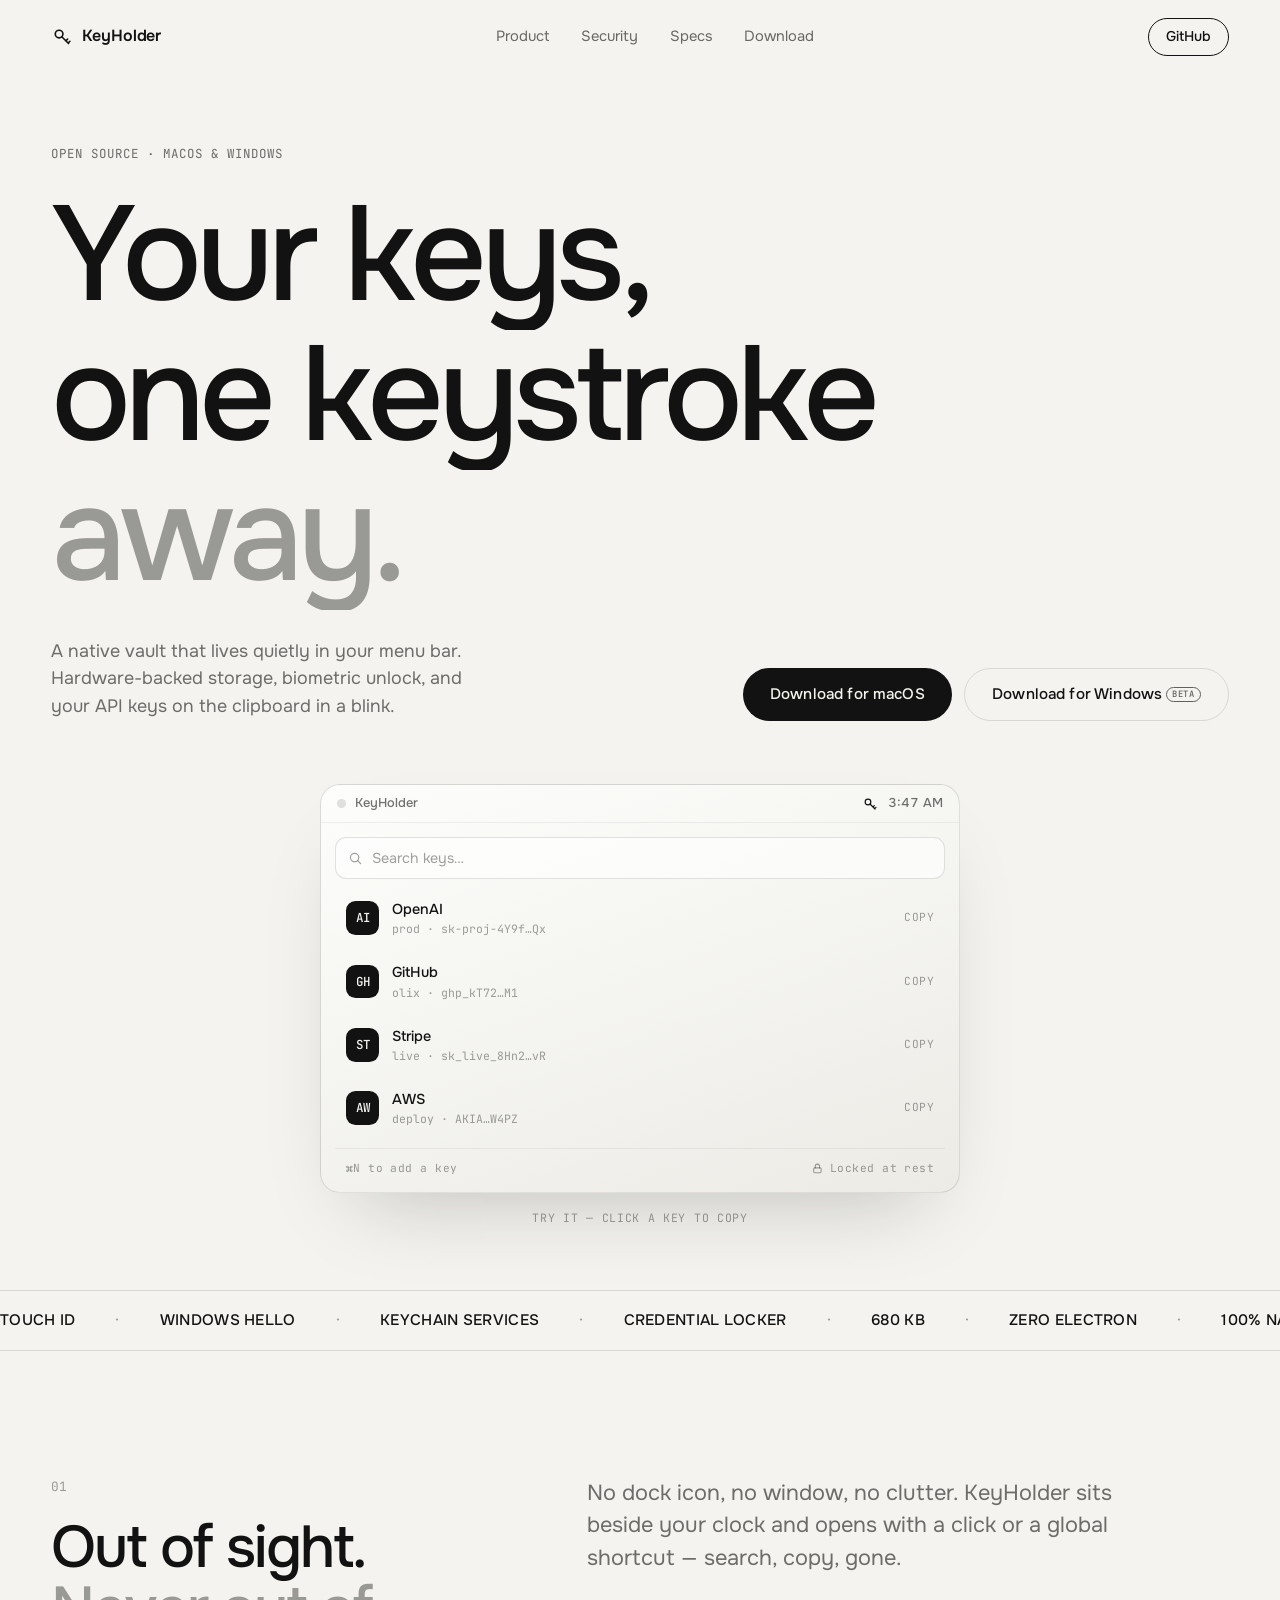
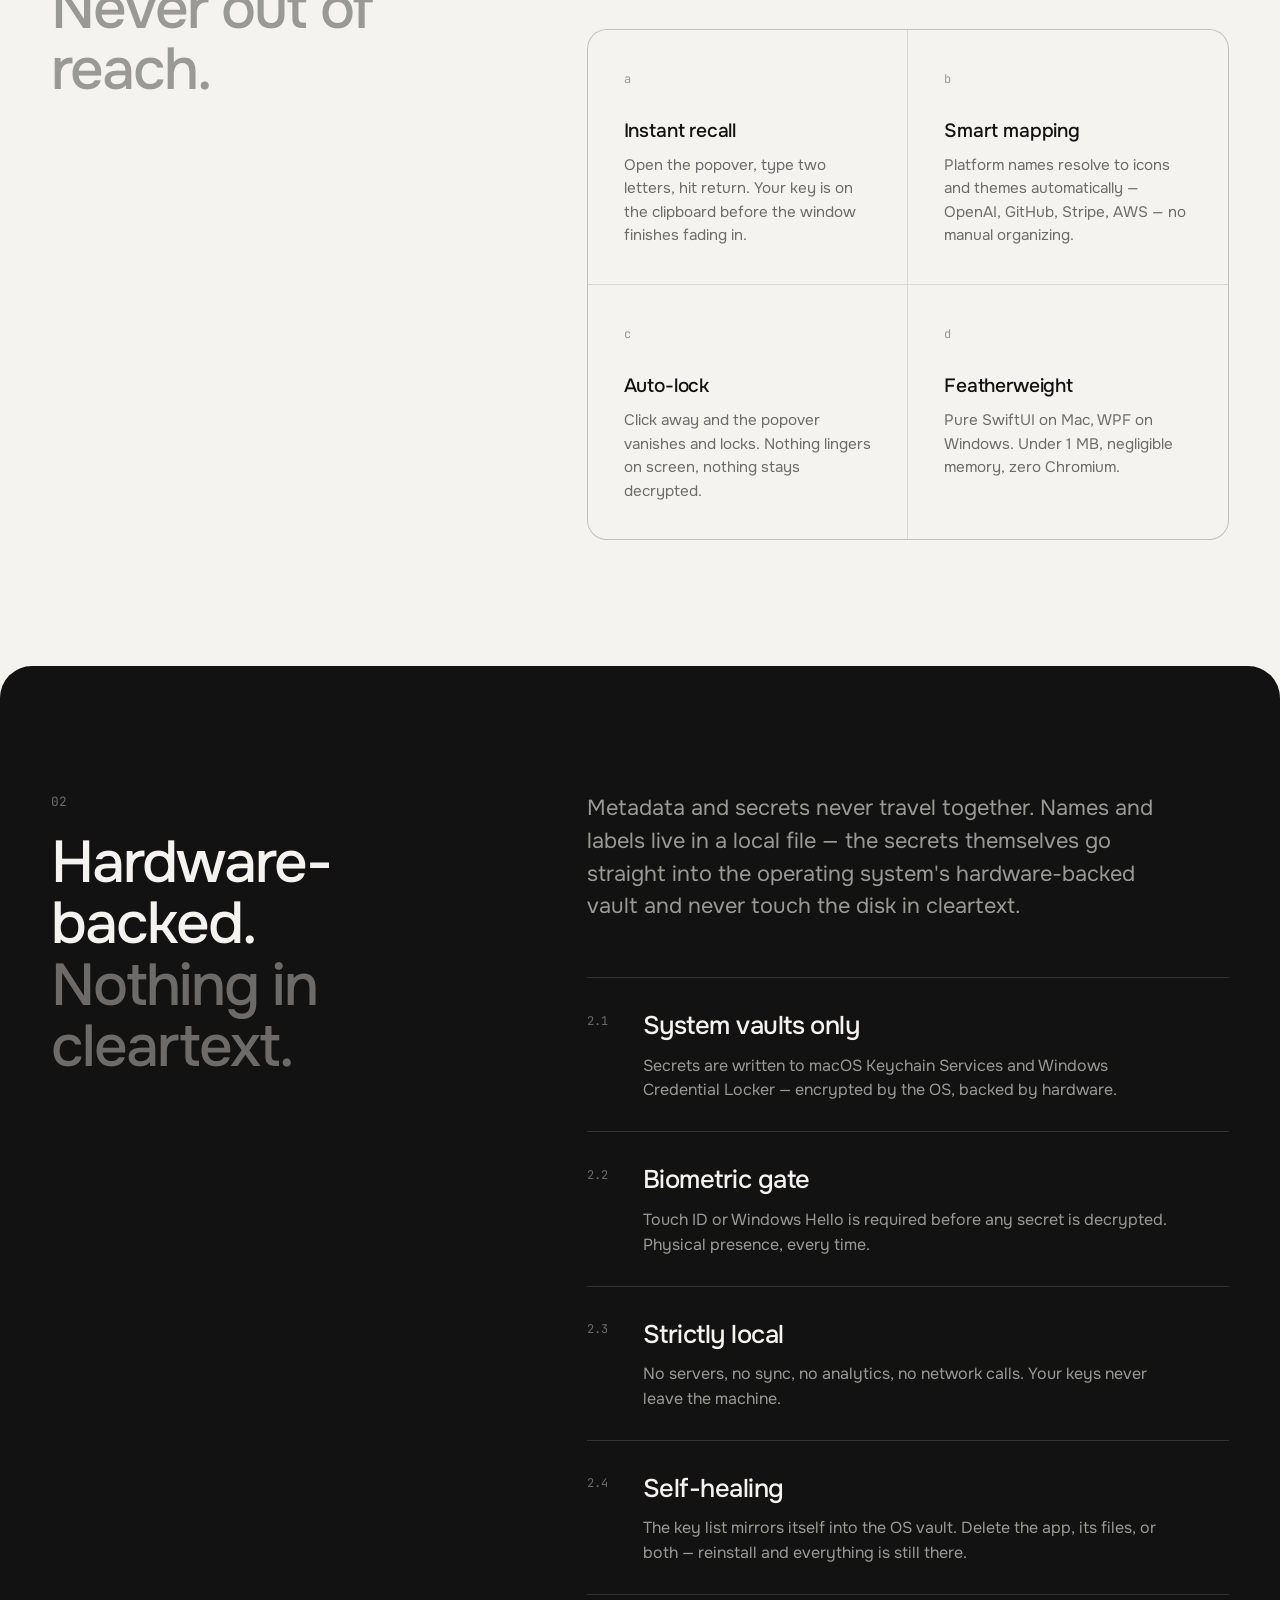
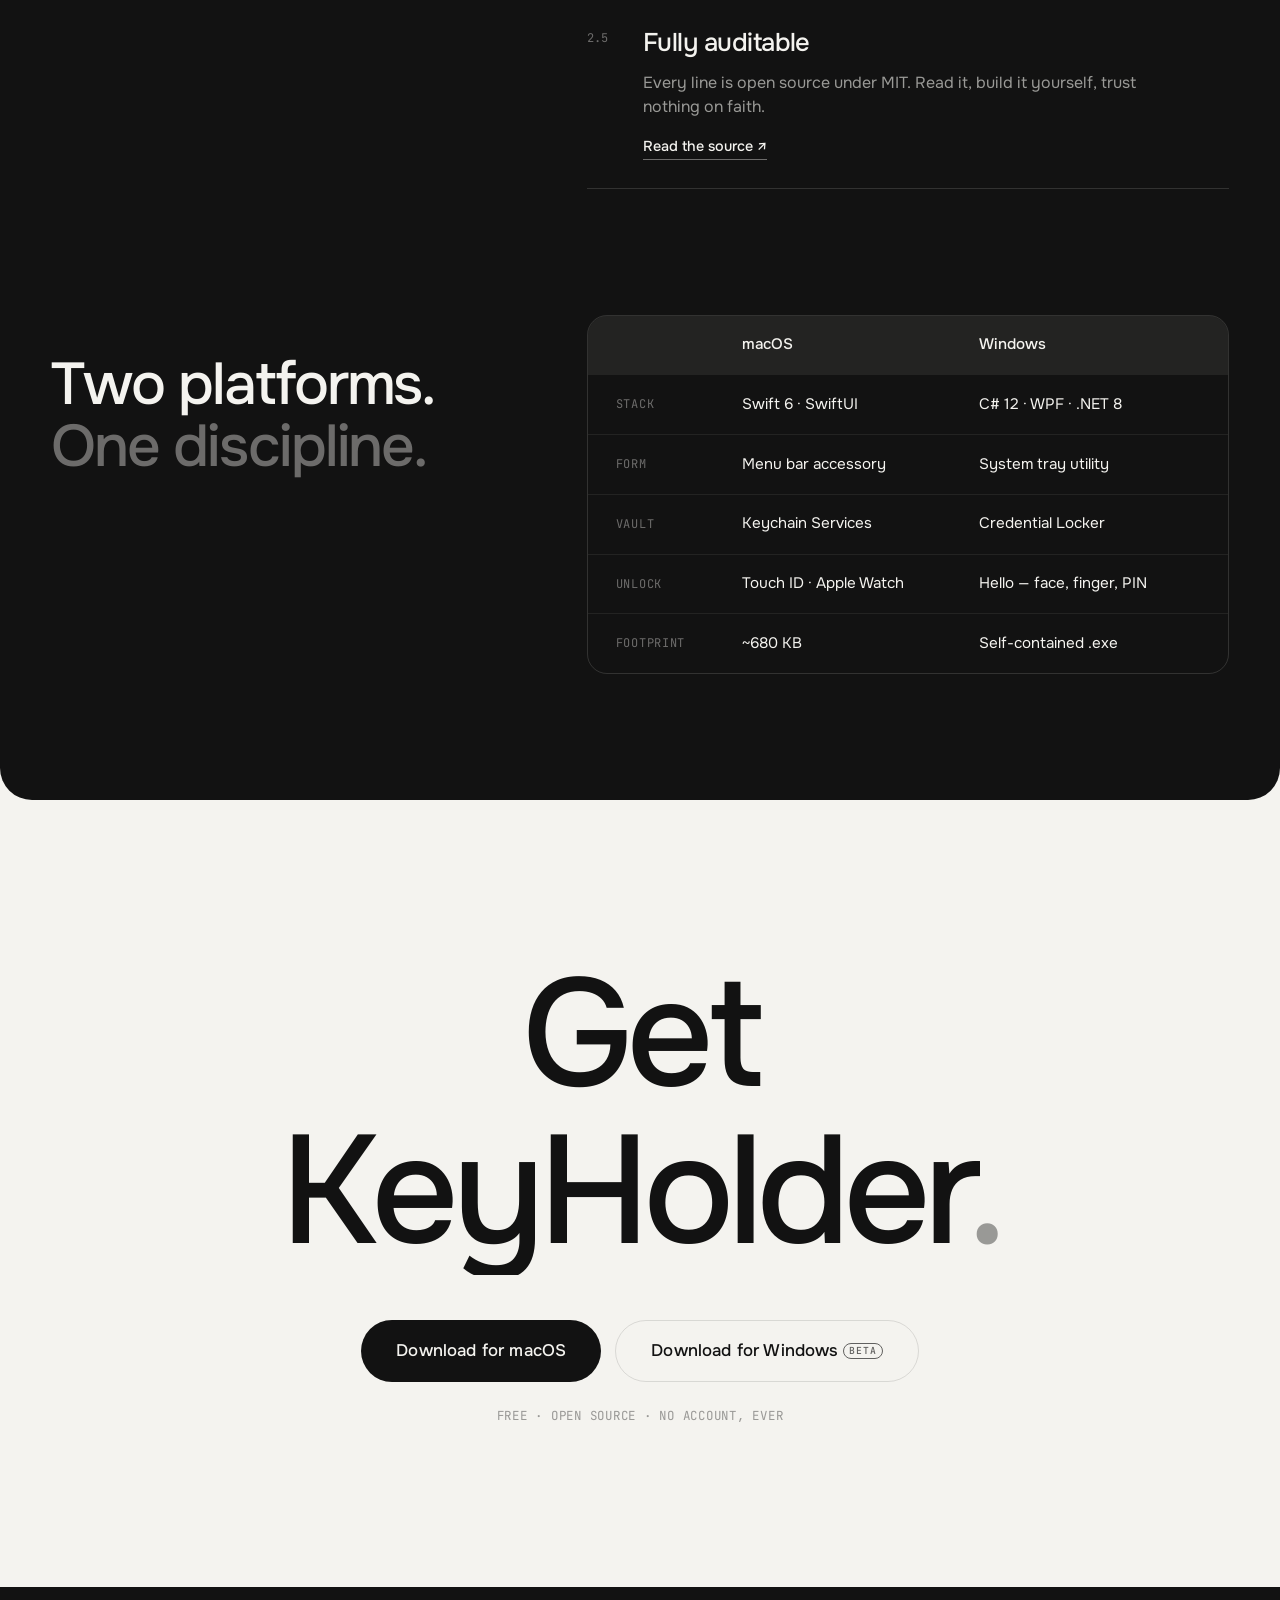
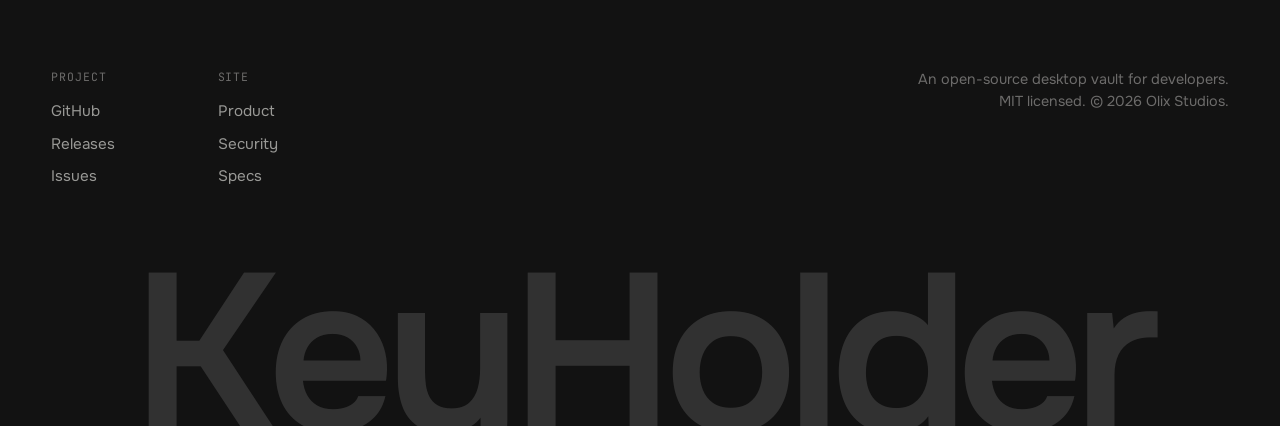
==== website/index.html @ df68eed4 "Update README and website for self-healing storage and Windows beta Documents the Keychain metadata " ====
<!DOCTYPE html>
<html lang="en">
<head>
  <meta charset="UTF-8">
  <meta name="viewport" content="width=device-width, initial-scale=1.0, viewport-fit=cover">
  <title>KeyHolder — Your keys, one keystroke away</title>
  <meta name="description" content="KeyHolder is a native, open-source menu bar and system tray vault for API keys. Hardware-backed storage, Touch ID and Windows Hello, under 1 MB.">

  <link rel="preconnect" href="https://fonts.googleapis.com">
  <link rel="preconnect" href="https://fonts.gstatic.com" crossorigin>
  <link href="https://fonts.googleapis.com/css2?family=Onest:wght@400;500;600&family=JetBrains+Mono:wght@400;500&display=swap" rel="stylesheet">

  <link rel="stylesheet" href="index.css">

  <meta property="og:type" content="website">
  <meta property="og:title" content="KeyHolder">
  <meta property="og:description" content="A native, hardware-secured vault for your API keys. macOS &amp; Windows.">
</head>
<body data-theme="light">

  <!-- ============ Header ============ -->
  <header class="site-header" id="site-header">
    <a class="brand" href="#top" aria-label="KeyHolder home">
      <svg class="brand-mark" viewBox="0 0 24 24" fill="none" stroke="currentColor" stroke-width="1.8" stroke-linecap="round" stroke-linejoin="round" aria-hidden="true">
        <circle cx="9" cy="9" r="4.25"/>
        <path d="M12 12l7.5 7.5M16.5 16.5l2-2M19 19l2-2"/>
      </svg>
      <span class="brand-name">KeyHolder</span>
    </a>
    <nav class="site-nav" aria-label="Primary">
      <a href="#product">Product</a>
      <a href="#security">Security</a>
      <a href="#specs">Specs</a>
      <a href="#download">Download</a>
    </nav>
    <a class="header-cta" href="https://github.com/OlixIgnacious/keyholder" target="_blank" rel="noopener">GitHub</a>
  </header>

  <main id="top">

    <!-- ============ Hero ============ -->
    <section class="hero" data-section-theme="light">
      <div class="hero-inner">
        <p class="eyebrow reveal">Open source · macOS &amp; Windows</p>
        <h1 class="hero-title">
          <span class="line-mask"><span class="line">Your keys,</span></span>
          <span class="line-mask"><span class="line">one keystroke</span></span>
          <span class="line-mask"><span class="line muted">away.</span></span>
        </h1>
        <div class="hero-foot reveal">
          <p class="hero-sub">
            A native vault that lives quietly in your menu bar.
            Hardware-backed storage, biometric unlock, and your
            API&nbsp;keys on the clipboard in a blink.
          </p>
          <div class="hero-actions">
            <a class="btn btn-solid" href="https://github.com/OlixIgnacious/keyholder/releases" target="_blank" rel="noopener">Download for macOS</a>
            <a class="btn btn-ghost" href="https://github.com/OlixIgnacious/keyholder/releases" target="_blank" rel="noopener">Download for Windows <sup class="beta-tag">beta</sup></a>
          </div>
        </div>
      </div>

      <!-- Live popover demo -->
      <div class="hero-demo reveal" aria-label="Interactive preview of the KeyHolder popover">
        <div class="demo-window" id="demo-window">
          <div class="demo-menubar">
            <div class="demo-menubar-left">
              <span class="demo-dot"></span>
              <span>KeyHolder</span>
            </div>
            <div class="demo-menubar-right">
              <svg class="demo-tray-key" viewBox="0 0 24 24" fill="none" stroke="currentColor" stroke-width="1.8" stroke-linecap="round" stroke-linejoin="round" aria-hidden="true">
                <circle cx="9" cy="9" r="4.25"/>
                <path d="M12 12l7.5 7.5M16.5 16.5l2-2M19 19l2-2"/>
              </svg>
              <span id="demo-clock">9:41</span>
            </div>
          </div>
          <div class="demo-popover">
            <div class="demo-search">
              <svg viewBox="0 0 24 24" fill="none" stroke="currentColor" stroke-width="2" stroke-linecap="round" aria-hidden="true"><circle cx="11" cy="11" r="7"/><path d="M21 21l-4.5-4.5"/></svg>
              <input id="demo-search-input" type="text" placeholder="Search keys…" autocomplete="off" spellcheck="false" aria-label="Search keys">
            </div>
            <ul class="demo-list" id="demo-list"></ul>
            <div class="demo-footer">
              <span>⌘N to add a key</span>
              <span class="demo-lock">
                <svg viewBox="0 0 24 24" fill="none" stroke="currentColor" stroke-width="2" stroke-linecap="round" stroke-linejoin="round" aria-hidden="true"><rect x="5" y="11" width="14" height="9" rx="2"/><path d="M8 11V8a4 4 0 0 1 8 0v3"/></svg>
                Locked at rest
              </span>
            </div>
            <div class="demo-bio" id="demo-bio" aria-hidden="true">
              <svg viewBox="0 0 100 100" class="demo-bio-print" aria-hidden="true">
                <path d="M 50,18 A 32,32 0 0,1 82,50 M 50,26 A 24,24 0 0,1 74,50 M 50,34 A 16,16 0 0,1 66,50 M 50,42 A 8,8 0 0,1 58,50 M 50,50 A 8,8 0 0,0 42,50 M 50,50 A 16,16 0 0,0 34,50 M 50,50 A 24,24 0 0,0 26,50 M 50,50 A 32,32 0 0,0 18,50" fill="none" stroke="currentColor" stroke-width="4" stroke-linecap="round"/>
              </svg>
              <span id="demo-bio-text">Touch ID</span>
            </div>
          </div>
        </div>
        <p class="demo-hint">Try it — click a key to copy</p>
      </div>
    </section>

    <!-- ============ Ticker ============ -->
    <div class="ticker" data-section-theme="light" aria-hidden="true">
      <div class="ticker-track" id="ticker-track">
        <span>Touch ID</span><i>·</i>
        <span>Windows Hello</span><i>·</i>
        <span>Keychain Services</span><i>·</i>
        <span>Credential Locker</span><i>·</i>
        <span>680 KB</span><i>·</i>
        <span>Zero Electron</span><i>·</i>
        <span>100% native</span><i>·</i>
        <span>MIT licensed</span><i>·</i>
      </div>
    </div>

    <!-- ============ 01 Product ============ -->
    <section class="section" id="product" data-section-theme="light">
      <header class="section-head">
        <span class="index reveal">01</span>
        <h2 class="reveal">Out of sight.<br><em>Never out of reach.</em></h2>
      </header>
      <div class="section-body">
        <p class="lede reveal">
          No dock icon, no window, no clutter. KeyHolder sits beside your clock
          and opens with a click or a global shortcut — search, copy, gone.
        </p>
        <div class="feature-grid">
          <article class="feature reveal">
            <span class="feature-no">a</span>
            <h3>Instant recall</h3>
            <p>Open the popover, type two letters, hit return. Your key is on the clipboard before the window finishes fading in.</p>
          </article>
          <article class="feature reveal">
            <span class="feature-no">b</span>
            <h3>Smart mapping</h3>
            <p>Platform names resolve to icons and themes automatically — OpenAI, GitHub, Stripe, AWS — no manual organizing.</p>
          </article>
          <article class="feature reveal">
            <span class="feature-no">c</span>
            <h3>Auto-lock</h3>
            <p>Click away and the popover vanishes and locks. Nothing lingers on screen, nothing stays decrypted.</p>
          </article>
          <article class="feature reveal">
            <span class="feature-no">d</span>
            <h3>Featherweight</h3>
            <p>Pure SwiftUI on Mac, WPF on Windows. Under 1 MB, negligible memory, zero Chromium.</p>
          </article>
        </div>
      </div>
    </section>

    <!-- ============ 02 Security (dark) ============ -->
    <section class="section section-dark" id="security" data-section-theme="dark">
      <header class="section-head">
        <span class="index reveal">02</span>
        <h2 class="reveal">Hardware-backed.<br><em>Nothing in cleartext.</em></h2>
      </header>
      <div class="section-body">
        <p class="lede reveal">
          Metadata and secrets never travel together. Names and labels live in a
          local file — the secrets themselves go straight into the operating
          system's hardware-backed vault and never touch the disk in cleartext.
        </p>
        <ul class="ledger">
          <li class="ledger-row reveal">
            <span class="ledger-no">2.1</span>
            <h3>System vaults only</h3>
            <p>Secrets are written to macOS Keychain Services and Windows Credential Locker — encrypted by the OS, backed by hardware.</p>
          </li>
          <li class="ledger-row reveal">
            <span class="ledger-no">2.2</span>
            <h3>Biometric gate</h3>
            <p>Touch ID or Windows Hello is required before any secret is decrypted. Physical presence, every time.</p>
          </li>
          <li class="ledger-row reveal">
            <span class="ledger-no">2.3</span>
            <h3>Strictly local</h3>
            <p>No servers, no sync, no analytics, no network calls. Your keys never leave the machine.</p>
          </li>
          <li class="ledger-row reveal">
            <span class="ledger-no">2.4</span>
            <h3>Self-healing</h3>
            <p>The key list mirrors itself into the OS vault. Delete the app, its files, or both — reinstall and everything is still there.</p>
          </li>
          <li class="ledger-row reveal">
            <span class="ledger-no">2.5</span>
            <h3>Fully auditable</h3>
            <p>Every line is open source under MIT. Read it, build it yourself, trust nothing on faith.</p>
            <a class="ledger-link" href="https://github.com/OlixIgnacious/keyholder" target="_blank" rel="noopener">Read the source ↗</a>
          </li>
        </ul>
      </div>
    </section>

    <!-- ============ 03 Specs (dark) ============ -->
    <section class="section section-dark" id="specs" data-section-theme="dark">
      <header class="section-head">
        <span class="index reveal">03</span>
        <h2 class="reveal">Two platforms.<br><em>One discipline.</em></h2>
      </header>
      <div class="section-body">
        <div class="specs reveal">
          <div class="specs-row specs-head" role="row">
            <span></span><span>macOS</span><span>Windows</span>
          </div>
          <div class="specs-row">
            <span>Stack</span><span>Swift 6 · SwiftUI</span><span>C# 12 · WPF · .NET 8</span>
          </div>
          <div class="specs-row">
            <span>Form</span><span>Menu bar accessory</span><span>System tray utility</span>
          </div>
          <div class="specs-row">
            <span>Vault</span><span>Keychain Services</span><span>Credential Locker</span>
          </div>
          <div class="specs-row">
            <span>Unlock</span><span>Touch ID · Apple Watch</span><span>Hello — face, finger, PIN</span>
          </div>
          <div class="specs-row">
            <span>Footprint</span><span>~680 KB</span><span>Self-contained .exe</span>
          </div>
        </div>
      </div>
    </section>

    <!-- ============ Download CTA ============ -->
    <section class="cta" id="download" data-section-theme="light">
      <h2 class="cta-title">
        <span class="line-mask"><span class="line">Get</span></span>
        <span class="line-mask"><span class="line">KeyHolder<em>.</em></span></span>
      </h2>
      <div class="cta-actions reveal">
        <a class="btn btn-solid btn-lg" href="https://github.com/OlixIgnacious/keyholder/releases" target="_blank" rel="noopener">Download for macOS</a>
        <a class="btn btn-ghost btn-lg" href="https://github.com/OlixIgnacious/keyholder/releases" target="_blank" rel="noopener">Download for Windows <sup class="beta-tag">beta</sup></a>
      </div>
      <p class="cta-note reveal">Free · open source · no account, ever</p>
    </section>

  </main>

  <!-- ============ Footer ============ -->
  <footer class="footer" data-section-theme="dark">
    <div class="footer-top">
      <div class="footer-col">
        <span class="footer-label">Project</span>
        <a href="https://github.com/OlixIgnacious/keyholder" target="_blank" rel="noopener">GitHub</a>
        <a href="https://github.com/OlixIgnacious/keyholder/releases" target="_blank" rel="noopener">Releases</a>
        <a href="https://github.com/OlixIgnacious/keyholder/issues" target="_blank" rel="noopener">Issues</a>
      </div>
      <div class="footer-col">
        <span class="footer-label">Site</span>
        <a href="#product">Product</a>
        <a href="#security">Security</a>
        <a href="#specs">Specs</a>
      </div>
      <p class="footer-note">
        An open-source desktop vault for developers.<br>
        MIT licensed. © 2026 Olix Studios.
      </p>
    </div>
    <div class="footer-wordmark" aria-hidden="true">KeyHolder</div>
  </footer>

  <script src="index.js"></script>
</body>
</html>
---- website/index.css ----
/* ============================================================
   KeyHolder — minimal, editorial, monochrome
   ============================================================ */

:root {
  --paper: #f4f3ef;
  --paper-soft: #ecebe6;
  --ink: #121212;
  --ink-60: rgba(18, 18, 18, 0.6);
  --ink-40: rgba(18, 18, 18, 0.4);
  --ink-12: rgba(18, 18, 18, 0.12);
  --ink-06: rgba(18, 18, 18, 0.06);

  --coal: #121212;
  --coal-soft: #1a1a1a;
  --bone: #f4f3ef;
  --bone-60: rgba(244, 243, 239, 0.6);
  --bone-40: rgba(244, 243, 239, 0.4);
  --bone-14: rgba(244, 243, 239, 0.14);
  --bone-07: rgba(244, 243, 239, 0.07);

  --font-sans: "Onest", -apple-system, "Segoe UI", sans-serif;
  --font-mono: "JetBrains Mono", ui-monospace, "SF Mono", monospace;

  --gutter: clamp(1.25rem, 4vw, 4rem);
  --ease-out: cubic-bezier(0.22, 1, 0.36, 1);
}

* { margin: 0; padding: 0; box-sizing: border-box; }

html {
  scroll-behavior: smooth;
  -webkit-text-size-adjust: 100%;
}

body {
  font-family: var(--font-sans);
  background: var(--paper);
  color: var(--ink);
  font-size: 1rem;
  line-height: 1.55;
  font-weight: 400;
  -webkit-font-smoothing: antialiased;
  overflow-x: clip;
}

::selection { background: var(--ink); color: var(--paper); }

h1, h2, h3 { font-weight: 500; }
a { color: inherit; text-decoration: none; }
ul { list-style: none; }
em { font-style: normal; }

/* ============ Reveal animations ============ */

.reveal {
  opacity: 0;
  transform: translateY(2rem);
  transition: opacity 0.9s var(--ease-out), transform 0.9s var(--ease-out);
}
.reveal.is-in { opacity: 1; transform: none; }

.line-mask {
  display: block;
  overflow: hidden;
  padding-block: 0.06em; /* keep descenders inside the mask */
  margin-block: -0.06em;
}
.line {
  display: block;
  transform: translateY(110%);
  transition: transform 1.1s var(--ease-out);
}
.is-in .line, .line.is-in { transform: none; }
.line-mask:nth-child(2) .line { transition-delay: 0.08s; }
.line-mask:nth-child(3) .line { transition-delay: 0.16s; }

@media (prefers-reduced-motion: reduce) {
  html { scroll-behavior: auto; }
  .reveal, .line { opacity: 1; transform: none; transition: none; }
  .ticker-track { animation: none !important; }
}

/* ============ Header ============ */

.site-header {
  position: fixed;
  inset: 0 0 auto 0;
  z-index: 100;
  display: flex;
  align-items: center;
  justify-content: space-between;
  gap: 1rem;
  padding: 1.1rem var(--gutter);
  color: var(--ink);
  transition: color 0.45s ease, background-color 0.45s ease;
}
body[data-theme="dark"] .site-header { color: var(--bone); }

.site-header.is-scrolled {
  background: color-mix(in srgb, var(--paper) 82%, transparent);
  -webkit-backdrop-filter: blur(14px);
  backdrop-filter: blur(14px);
}
body[data-theme="dark"] .site-header.is-scrolled {
  background: color-mix(in srgb, var(--coal) 82%, transparent);
}

.brand {
  display: inline-flex;
  align-items: center;
  gap: 0.55rem;
  font-weight: 600;
  letter-spacing: -0.01em;
}
.brand-mark { width: 1.35rem; height: 1.35rem; }

.site-nav {
  display: flex;
  gap: clamp(1rem, 2.5vw, 2.25rem);
  font-size: 0.92rem;
}
.site-nav a {
  opacity: 0.62;
  transition: opacity 0.25s ease;
}
.site-nav a:hover { opacity: 1; }

.header-cta {
  font-size: 0.88rem;
  font-weight: 500;
  padding: 0.45rem 1.05rem;
  border-radius: 999px;
  border: 1px solid currentColor;
  transition: background-color 0.25s ease, color 0.25s ease;
}
.header-cta:hover { background: var(--ink); color: var(--paper); border-color: var(--ink); }
body[data-theme="dark"] .header-cta:hover { background: var(--bone); color: var(--coal); border-color: var(--bone); }

@media (max-width: 720px) {
  .site-nav { display: none; }
}

/* ============ Buttons ============ */

.btn {
  display: inline-flex;
  align-items: center;
  justify-content: center;
  padding: 0.85rem 1.7rem;
  border-radius: 999px;
  font-size: 0.95rem;
  font-weight: 500;
  letter-spacing: 0.01em;
  transition: transform 0.3s var(--ease-out), background-color 0.25s ease, color 0.25s ease, border-color 0.25s ease;
}
.btn:hover { transform: translateY(-2px); }
.btn:active { transform: translateY(0); }

.btn-solid { background: var(--ink); color: var(--paper); }
.btn-solid:hover { background: #000; }
.btn-ghost { border: 1px solid var(--ink-12); color: var(--ink); }
.btn-ghost:hover { border-color: var(--ink); }
.btn-lg { padding: 1.05rem 2.2rem; font-size: 1.05rem; }

.beta-tag {
  font-family: var(--font-mono);
  font-size: 0.58em;
  font-weight: 500;
  letter-spacing: 0.08em;
  text-transform: uppercase;
  margin-left: 0.45em;
  padding: 0.2em 0.55em;
  border: 1px solid currentColor;
  border-radius: 999px;
  opacity: 0.65;
  vertical-align: 0.35em;
  line-height: 1;
}

/* ============ Hero ============ */

.hero {
  min-height: 100svh;
  display: flex;
  flex-direction: column;
  justify-content: flex-end;
  gap: clamp(3rem, 7vh, 6rem);
  padding: clamp(7rem, 16vh, 11rem) var(--gutter) clamp(3rem, 7vh, 5rem);
}

.eyebrow {
  font-family: var(--font-mono);
  font-size: 0.78rem;
  letter-spacing: 0.08em;
  text-transform: uppercase;
  color: var(--ink-60);
  margin-bottom: clamp(1.25rem, 3vh, 2rem);
}

.hero-title {
  font-size: clamp(3.2rem, 10.5vw, 9.5rem);
  line-height: 0.98;
  letter-spacing: -0.045em;
  font-weight: 500;
}
.hero-title .muted { color: var(--ink-40); }

.hero-foot {
  display: flex;
  flex-wrap: wrap;
  align-items: flex-end;
  justify-content: space-between;
  gap: 1.75rem 3rem;
  margin-top: clamp(1.5rem, 4vh, 3rem);
  transition-delay: 0.25s;
}
.hero-sub {
  max-width: 26rem;
  font-size: clamp(1rem, 1.4vw, 1.15rem);
  color: var(--ink-60);
  text-wrap: pretty;
}
.hero-actions { display: flex; flex-wrap: wrap; gap: 0.75rem; }

/* ---- Hero demo window ---- */

.hero-demo {
  align-self: center;
  width: min(40rem, 100%);
  transition-delay: 0.35s;
}

.demo-window {
  border: 1px solid var(--ink-12);
  border-radius: 1.25rem;
  overflow: hidden;
  background: linear-gradient(160deg, #fdfdfb, var(--paper-soft));
  box-shadow: 0 40px 80px -40px rgba(18, 18, 18, 0.25);
}

.demo-menubar {
  display: flex;
  align-items: center;
  justify-content: space-between;
  padding: 0.55rem 1rem;
  font-size: 0.8rem;
  font-weight: 500;
  border-bottom: 1px solid var(--ink-06);
  color: var(--ink-60);
}
.demo-menubar-left, .demo-menubar-right {
  display: flex;
  align-items: center;
  gap: 0.6rem;
}
.demo-dot {
  width: 0.55rem;
  height: 0.55rem;
  border-radius: 50%;
  background: var(--ink-12);
}
.demo-tray-key {
  width: 1rem;
  height: 1rem;
  color: var(--ink);
}
#demo-clock { font-variant-numeric: tabular-nums; }

.demo-popover { position: relative; padding: 0.85rem; }

.demo-search {
  display: flex;
  align-items: center;
  gap: 0.55rem;
  padding: 0.55rem 0.8rem;
  border: 1px solid var(--ink-12);
  border-radius: 0.7rem;
  background: rgba(255, 255, 255, 0.6);
}
.demo-search svg { width: 0.9rem; height: 0.9rem; color: var(--ink-40); flex-shrink: 0; }
.demo-search input {
  border: 0;
  outline: 0;
  background: transparent;
  font: inherit;
  font-size: 0.9rem;
  width: 100%;
  color: var(--ink);
}
.demo-search input::placeholder { color: var(--ink-40); }

.demo-list { margin-top: 0.6rem; display: flex; flex-direction: column; gap: 0.25rem; }

.demo-row {
  display: flex;
  align-items: center;
  gap: 0.8rem;
  width: 100%;
  padding: 0.6rem 0.7rem;
  border: 0;
  border-radius: 0.7rem;
  background: transparent;
  font: inherit;
  text-align: left;
  cursor: pointer;
  color: var(--ink);
  transition: background-color 0.2s ease;
}
.demo-row:hover { background: var(--ink-06); }

.demo-row-icon {
  display: grid;
  place-items: center;
  width: 2.1rem;
  height: 2.1rem;
  border-radius: 0.6rem;
  background: var(--ink);
  color: var(--paper);
  font-family: var(--font-mono);
  font-size: 0.78rem;
  font-weight: 500;
  flex-shrink: 0;
}
.demo-row-meta { min-width: 0; flex: 1; }
.demo-row-meta strong { display: block; font-size: 0.9rem; font-weight: 500; }
.demo-row-meta span {
  display: block;
  font-family: var(--font-mono);
  font-size: 0.72rem;
  color: var(--ink-40);
  white-space: nowrap;
  overflow: hidden;
  text-overflow: ellipsis;
}
.demo-row-action {
  font-family: var(--font-mono);
  font-size: 0.7rem;
  letter-spacing: 0.05em;
  text-transform: uppercase;
  color: var(--ink-40);
  flex-shrink: 0;
  transition: color 0.2s ease;
}
.demo-row:hover .demo-row-action { color: var(--ink); }
.demo-row.is-copied .demo-row-action { color: var(--ink); }

.demo-empty {
  padding: 1.6rem 0.7rem;
  text-align: center;
  font-size: 0.85rem;
  color: var(--ink-40);
}

.demo-footer {
  display: flex;
  align-items: center;
  justify-content: space-between;
  margin-top: 0.65rem;
  padding: 0.65rem 0.7rem 0.1rem;
  border-top: 1px solid var(--ink-06);
  font-family: var(--font-mono);
  font-size: 0.7rem;
  letter-spacing: 0.04em;
  color: var(--ink-40);
}
.demo-lock { display: inline-flex; align-items: center; gap: 0.4rem; }
.demo-lock svg { width: 0.8rem; height: 0.8rem; }

/* biometric overlay */
.demo-bio {
  position: absolute;
  inset: 0;
  display: flex;
  flex-direction: column;
  align-items: center;
  justify-content: center;
  gap: 0.8rem;
  background: color-mix(in srgb, var(--paper) 88%, transparent);
  -webkit-backdrop-filter: blur(10px);
  backdrop-filter: blur(10px);
  opacity: 0;
  pointer-events: none;
  transition: opacity 0.3s ease;
}
.demo-bio.is-active { opacity: 1; }
.demo-bio-print { width: 3.4rem; height: 3.4rem; color: var(--ink); }
.demo-bio.is-active .demo-bio-print path {
  stroke-dasharray: 60;
  stroke-dashoffset: 60;
  animation: print-draw 0.9s var(--ease-out) forwards;
}
@keyframes print-draw { to { stroke-dashoffset: 0; } }
#demo-bio-text {
  font-family: var(--font-mono);
  font-size: 0.75rem;
  letter-spacing: 0.08em;
  text-transform: uppercase;
}

.demo-hint {
  margin-top: 1rem;
  text-align: center;
  font-family: var(--font-mono);
  font-size: 0.72rem;
  letter-spacing: 0.06em;
  text-transform: uppercase;
  color: var(--ink-40);
}

/* ============ Ticker ============ */

.ticker {
  overflow: hidden;
  border-block: 1px solid var(--ink-12);
  padding: 1.1rem 0;
  background: var(--paper);
}
.ticker-track {
  display: flex;
  align-items: center;
  gap: 2.5rem;
  width: max-content;
  white-space: nowrap;
  font-size: 0.95rem;
  font-weight: 500;
  letter-spacing: 0.02em;
  text-transform: uppercase;
  animation: ticker-scroll 28s linear infinite;
}
.ticker-track i { font-style: normal; color: var(--ink-40); }
@keyframes ticker-scroll {
  to { transform: translateX(-50%); }
}

/* ============ Sections ============ */

.section {
  padding: clamp(6rem, 14vh, 11rem) var(--gutter);
  display: grid;
  grid-template-columns: minmax(0, 5fr) minmax(0, 7fr);
  gap: clamp(2.5rem, 6vw, 6rem);
  background: var(--paper);
  color: var(--ink);
}
@media (max-width: 900px) {
  .section { grid-template-columns: 1fr; }
}

.section-head { position: relative; }
.section-head .index {
  display: block;
  font-family: var(--font-mono);
  font-size: 0.8rem;
  color: var(--ink-40);
  margin-bottom: 1.25rem;
}
.section-head h2 {
  font-size: clamp(2.2rem, 4.6vw, 4rem);
  line-height: 1.04;
  letter-spacing: -0.035em;
  position: sticky;
  top: 7rem;
}
.section-head h2 em { color: var(--ink-40); }

.lede {
  font-size: clamp(1.1rem, 1.7vw, 1.4rem);
  line-height: 1.5;
  color: var(--ink-60);
  max-width: 36rem;
  text-wrap: pretty;
}

/* feature grid (01) */
.feature-grid {
  display: grid;
  grid-template-columns: repeat(2, minmax(0, 1fr));
  gap: 1px;
  margin-top: clamp(2.5rem, 6vh, 4.5rem);
  background: var(--ink-12);
  border: 1px solid var(--ink-12);
  border-radius: 1.25rem;
  overflow: hidden;
}
@media (max-width: 600px) {
  .feature-grid { grid-template-columns: 1fr; }
}
.feature {
  background: var(--paper);
  padding: clamp(1.5rem, 3vw, 2.25rem);
  transition: background-color 0.3s ease;
}
.feature:hover { background: var(--paper-soft); }
.feature-no {
  font-family: var(--font-mono);
  font-size: 0.75rem;
  color: var(--ink-40);
}
.feature h3 {
  font-size: 1.2rem;
  letter-spacing: -0.01em;
  margin: 1.6rem 0 0.5rem;
}
.feature p { font-size: 0.95rem; color: var(--ink-60); }

/* ============ Dark sections ============ */

.section-dark {
  background: var(--coal);
  color: var(--bone);
}
.section-dark ::selection { background: var(--bone); color: var(--coal); }
.section-dark .section-head .index { color: var(--bone-40); }
.section-dark .section-head h2 em { color: var(--bone-40); }
.section-dark .lede { color: var(--bone-60); }

#security { border-radius: 2rem 2rem 0 0; padding-bottom: clamp(3rem, 7vh, 5rem); }
#specs { padding-top: clamp(3rem, 7vh, 5rem); border-radius: 0 0 2rem 2rem; }

/* ledger rows (02) */
.ledger { margin-top: clamp(2.5rem, 6vh, 4.5rem); }
.ledger-row {
  display: grid;
  grid-template-columns: 3.5rem 1fr;
  grid-template-areas: "no title" "no body" "no link";
  padding: 1.75rem 0;
  border-top: 1px solid var(--bone-14);
}
.ledger-row:last-child { border-bottom: 1px solid var(--bone-14); }
.ledger-no {
  grid-area: no;
  font-family: var(--font-mono);
  font-size: 0.75rem;
  color: var(--bone-40);
  padding-top: 0.35rem;
}
.ledger-row h3 {
  grid-area: title;
  font-size: clamp(1.25rem, 2vw, 1.6rem);
  letter-spacing: -0.02em;
}
.ledger-row p {
  grid-area: body;
  margin-top: 0.5rem;
  color: var(--bone-60);
  max-width: 34rem;
}
.ledger-link {
  grid-area: link;
  justify-self: start;
  margin-top: 0.9rem;
  font-size: 0.9rem;
  font-weight: 500;
  border-bottom: 1px solid var(--bone-40);
  padding-bottom: 0.1rem;
  transition: border-color 0.25s ease;
}
.ledger-link:hover { border-color: var(--bone); }

/* specs table (03) */
.specs {
  border: 1px solid var(--bone-14);
  border-radius: 1.25rem;
  overflow: hidden;
}
.specs-row {
  display: grid;
  grid-template-columns: minmax(5.5rem, 1fr) 2fr 2fr;
  gap: 1rem;
  padding: 1.1rem clamp(1rem, 2.5vw, 1.75rem);
  font-size: 0.95rem;
  border-top: 1px solid var(--bone-07);
}
.specs-row:first-child { border-top: 0; }
.specs-row > span:first-child {
  font-family: var(--font-mono);
  font-size: 0.75rem;
  text-transform: uppercase;
  letter-spacing: 0.06em;
  color: var(--bone-40);
  padding-top: 0.15rem;
}
.specs-head {
  background: var(--bone-07);
  font-weight: 500;
}
.specs-head > span { font-family: var(--font-sans) !important; font-size: 0.95rem !important; text-transform: none !important; color: var(--bone) !important; letter-spacing: 0 !important; }
@media (max-width: 600px) {
  .specs-row { grid-template-columns: 1fr; gap: 0.2rem; padding-block: 0.9rem; }
  .specs-head { display: none; }
  .specs-row > span:nth-child(2)::before { content: "macOS — "; color: var(--bone-40); }
  .specs-row > span:nth-child(3)::before { content: "Windows — "; color: var(--bone-40); }
}

/* ============ CTA ============ */

.cta {
  background: var(--paper);
  padding: clamp(7rem, 18vh, 13rem) var(--gutter);
  text-align: center;
}
.cta-title {
  font-size: clamp(3.5rem, 12vw, 11rem);
  line-height: 0.96;
  letter-spacing: -0.045em;
  font-weight: 500;
}
.cta-title em { color: var(--ink-40); }
.cta-actions {
  display: flex;
  flex-wrap: wrap;
  justify-content: center;
  gap: 0.85rem;
  margin-top: clamp(2.5rem, 6vh, 4rem);
}
.cta-note {
  margin-top: 1.5rem;
  font-family: var(--font-mono);
  font-size: 0.78rem;
  letter-spacing: 0.06em;
  text-transform: uppercase;
  color: var(--ink-40);
}

/* ============ Footer ============ */

.footer {
  background: var(--coal);
  color: var(--bone);
  padding: clamp(4rem, 9vh, 7rem) var(--gutter) 0;
  overflow: hidden;
}
.footer ::selection { background: var(--bone); color: var(--coal); }

.footer-top {
  display: flex;
  flex-wrap: wrap;
  gap: 3rem clamp(3rem, 8vw, 7rem);
  padding-bottom: clamp(3rem, 7vh, 5rem);
}
.footer-col { display: flex; flex-direction: column; gap: 0.55rem; font-size: 0.95rem; }
.footer-label {
  font-family: var(--font-mono);
  font-size: 0.72rem;
  letter-spacing: 0.08em;
  text-transform: uppercase;
  color: var(--bone-40);
  margin-bottom: 0.35rem;
}
.footer-col a { color: var(--bone-60); transition: color 0.25s ease; }
.footer-col a:hover { color: var(--bone); }
.footer-note {
  margin-left: auto;
  font-size: 0.9rem;
  color: var(--bone-40);
  text-align: right;
}
@media (max-width: 720px) {
  .footer-note { margin-left: 0; text-align: left; }
}

.footer-wordmark {
  font-size: clamp(4rem, 17.5vw, 17rem);
  font-weight: 600;
  letter-spacing: -0.05em;
  line-height: 0.78;
  text-align: center;
  color: var(--bone-14);
  user-select: none;
  transform: translateY(0.08em);
}
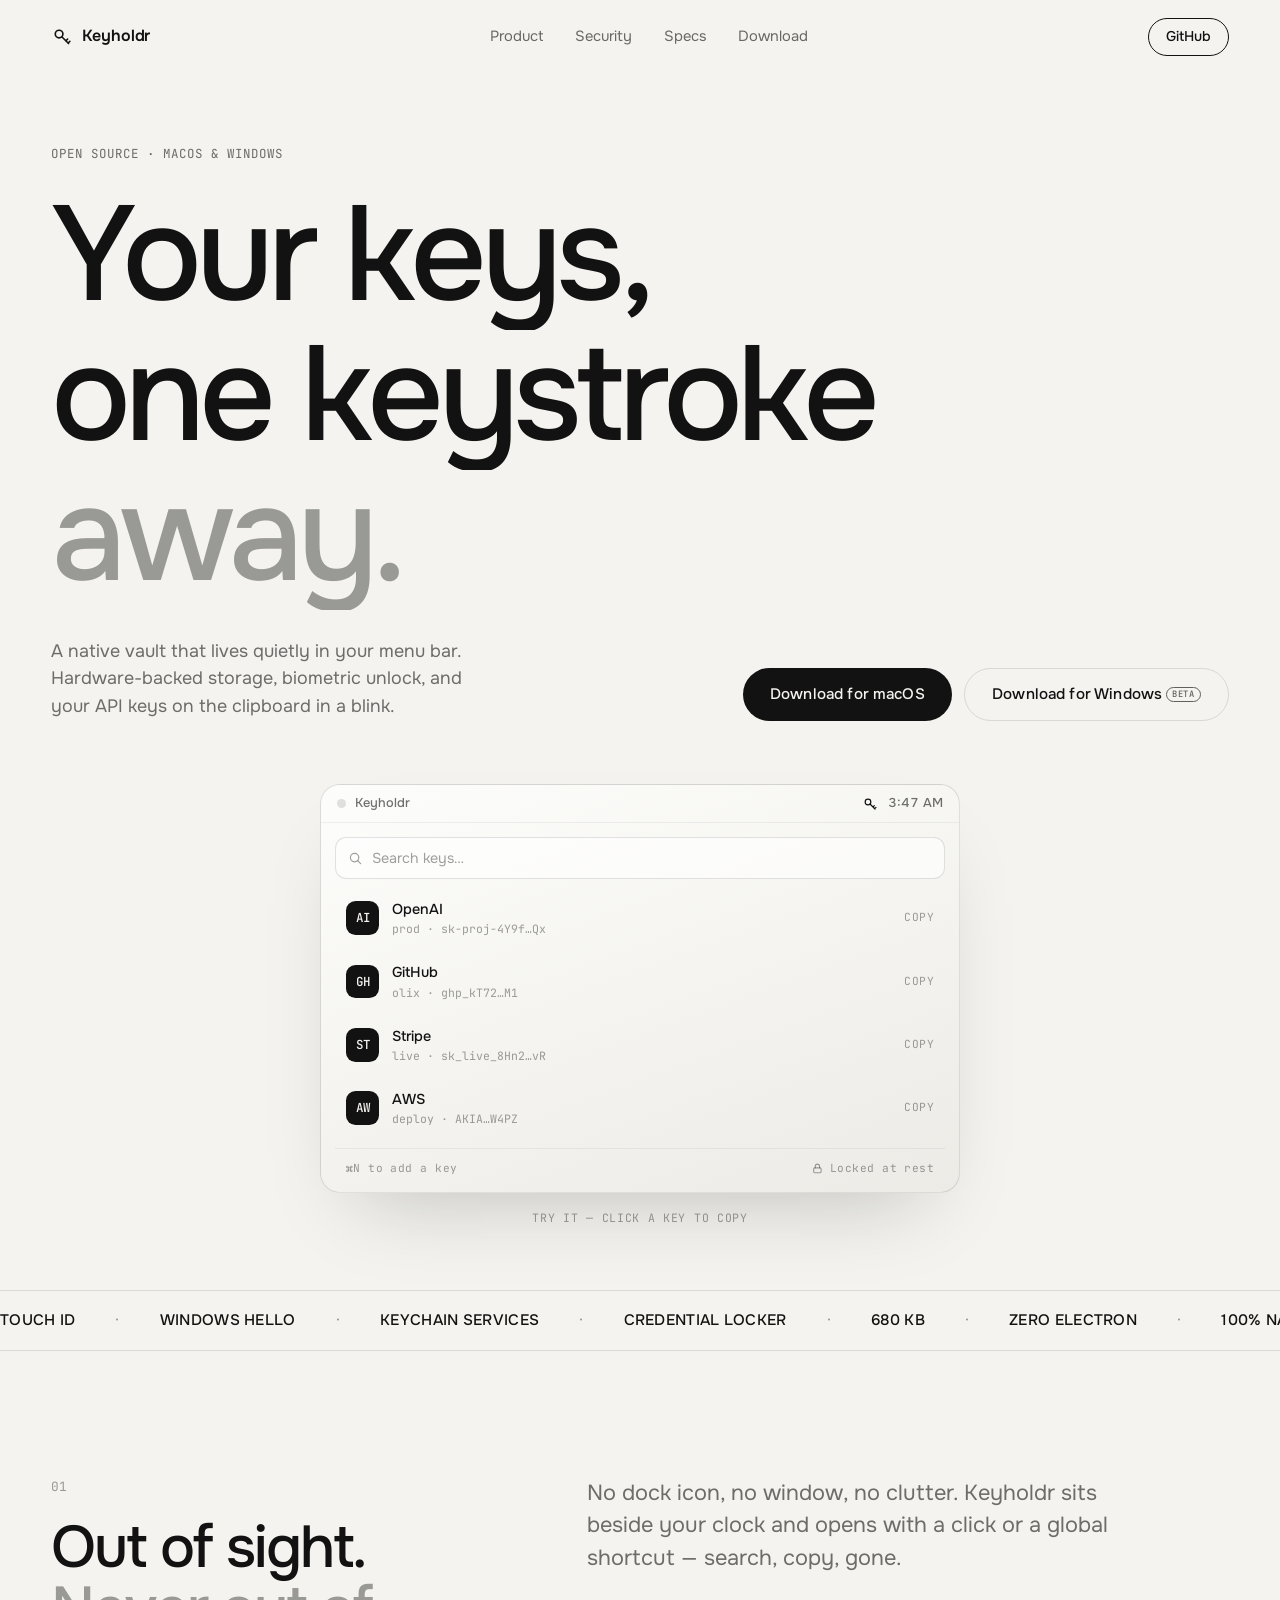
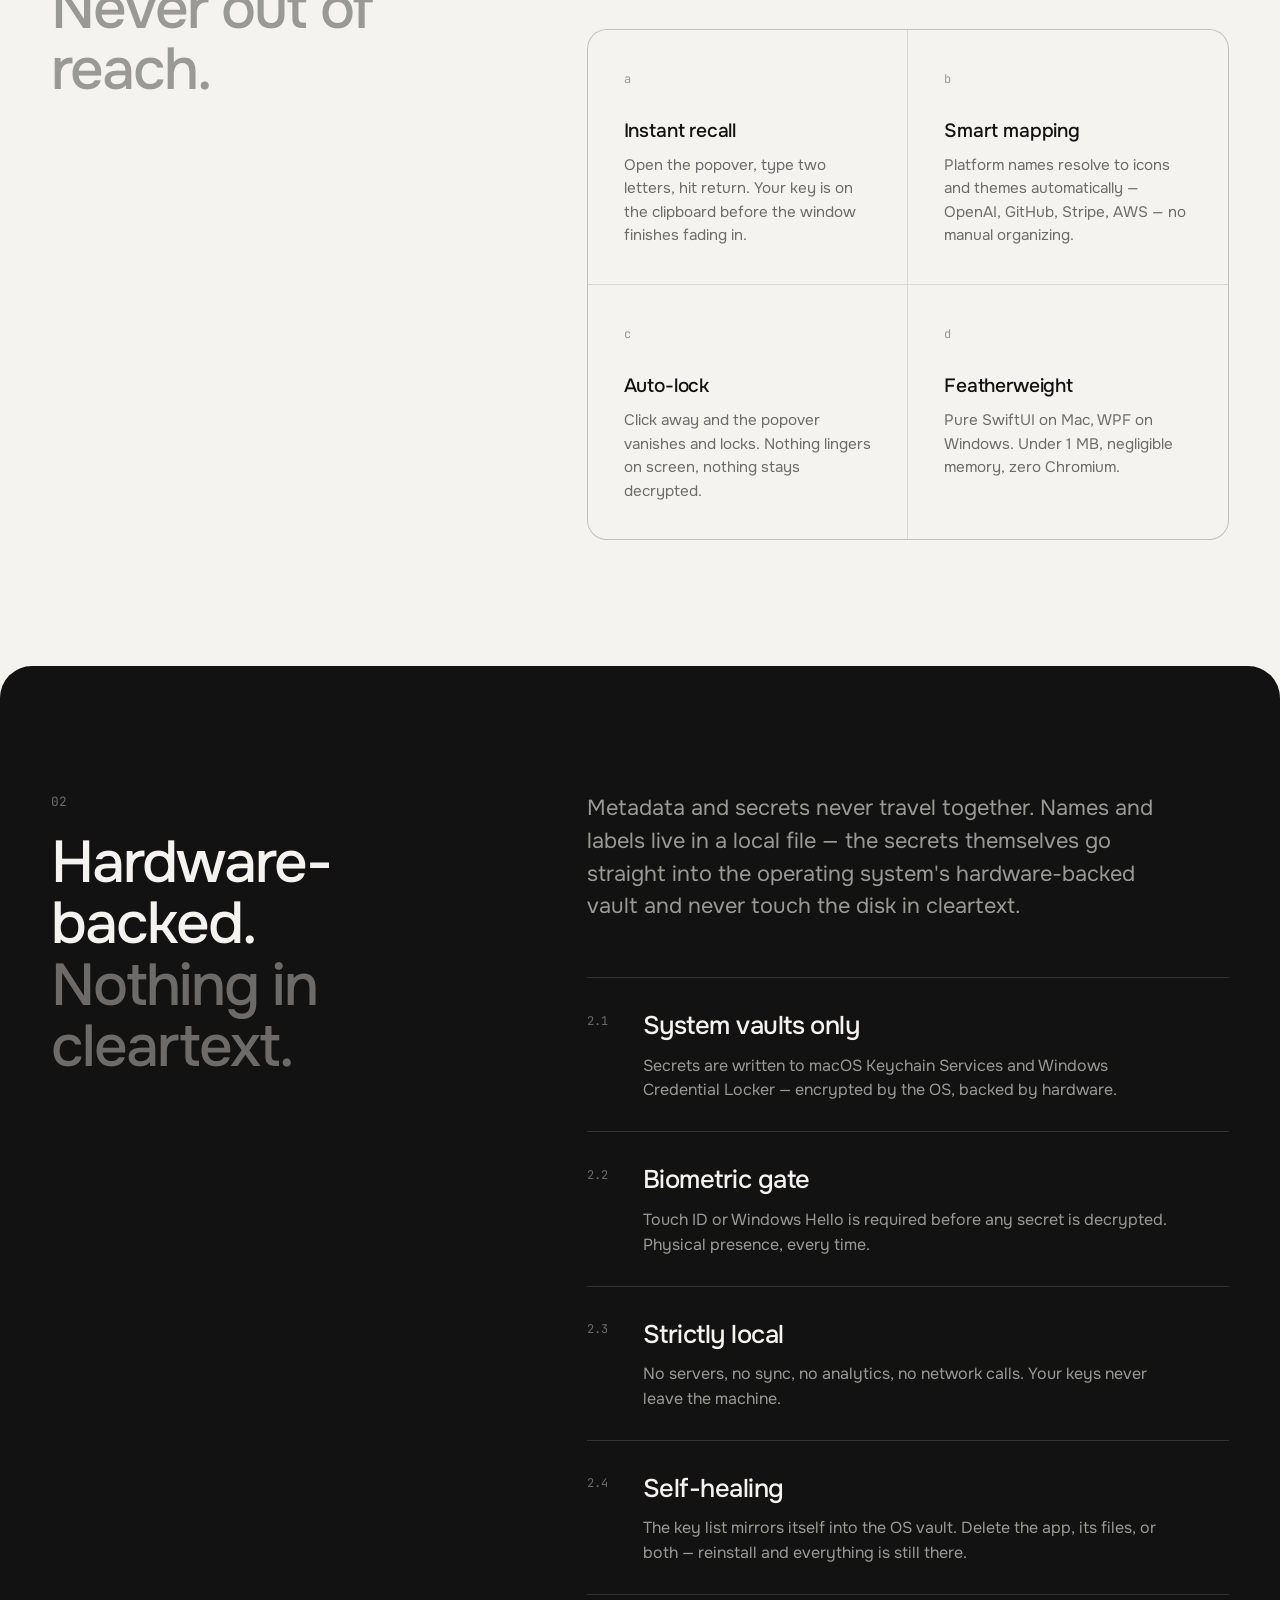
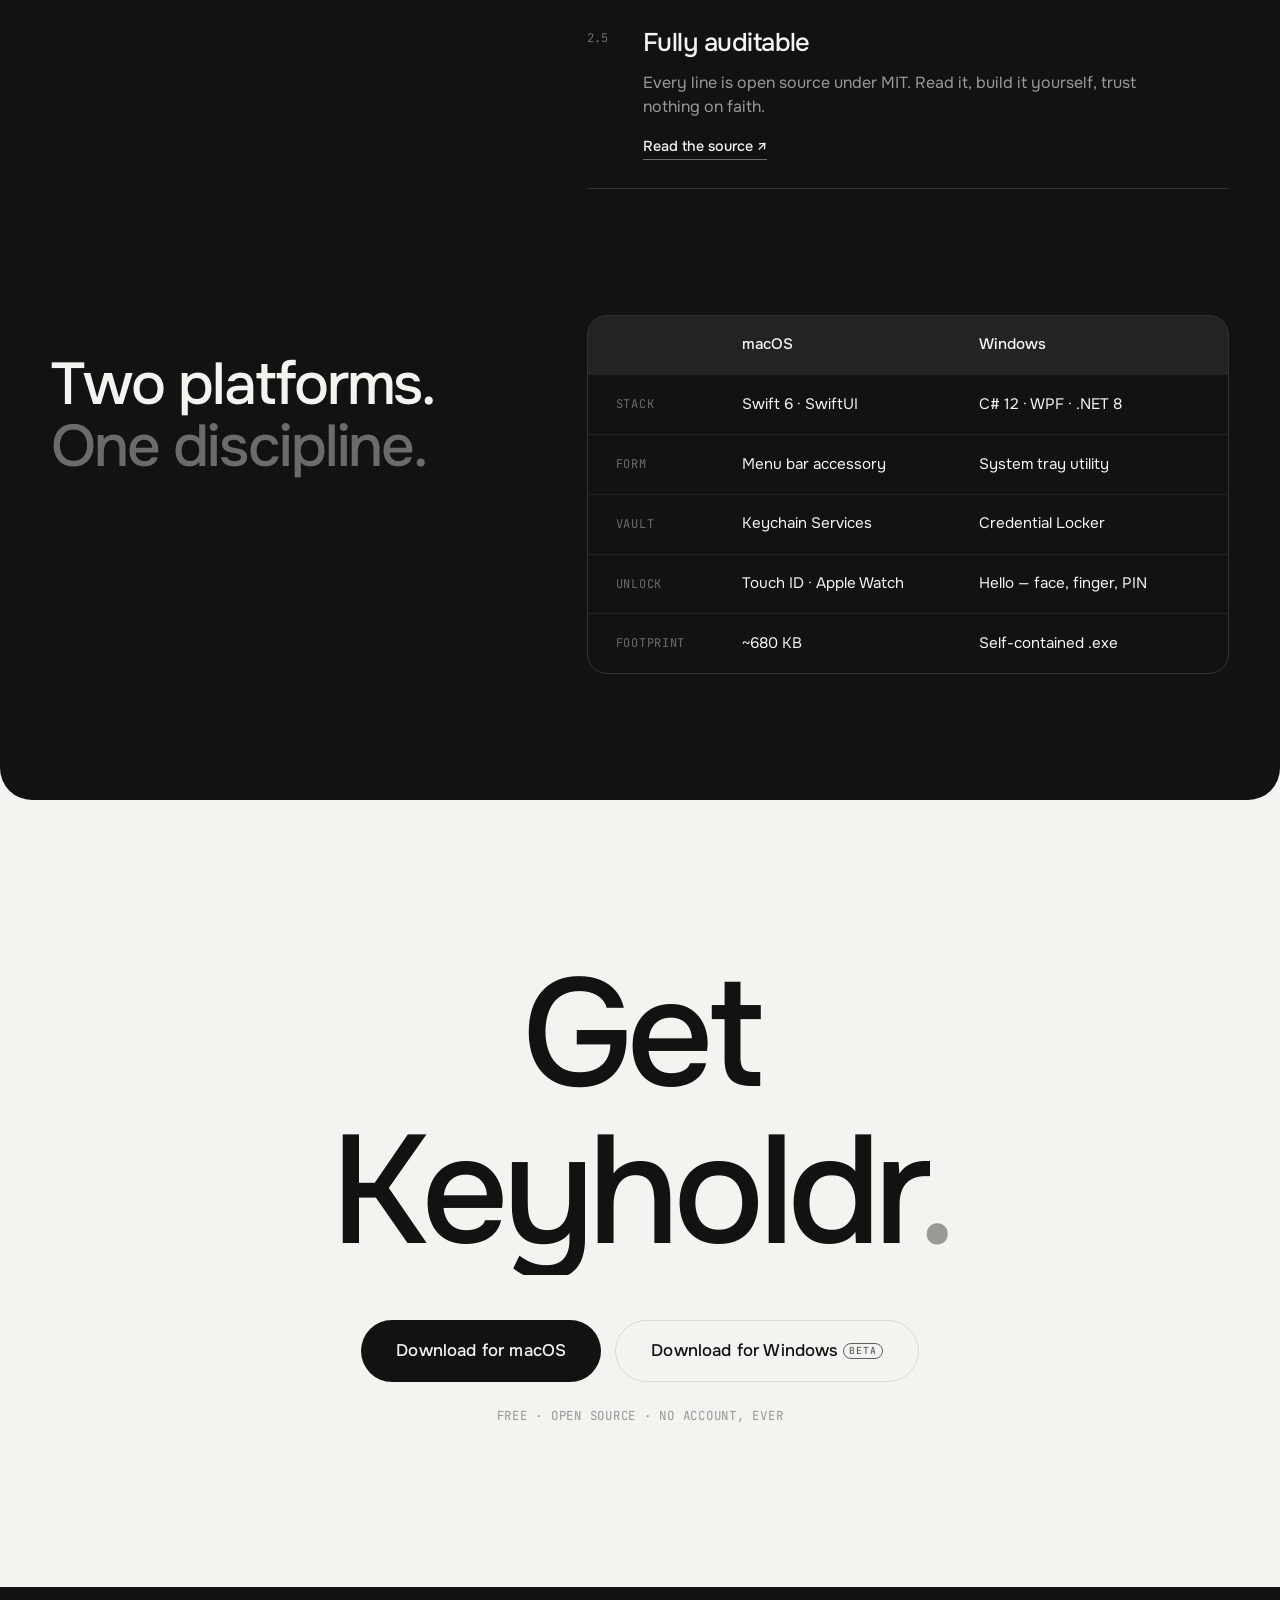
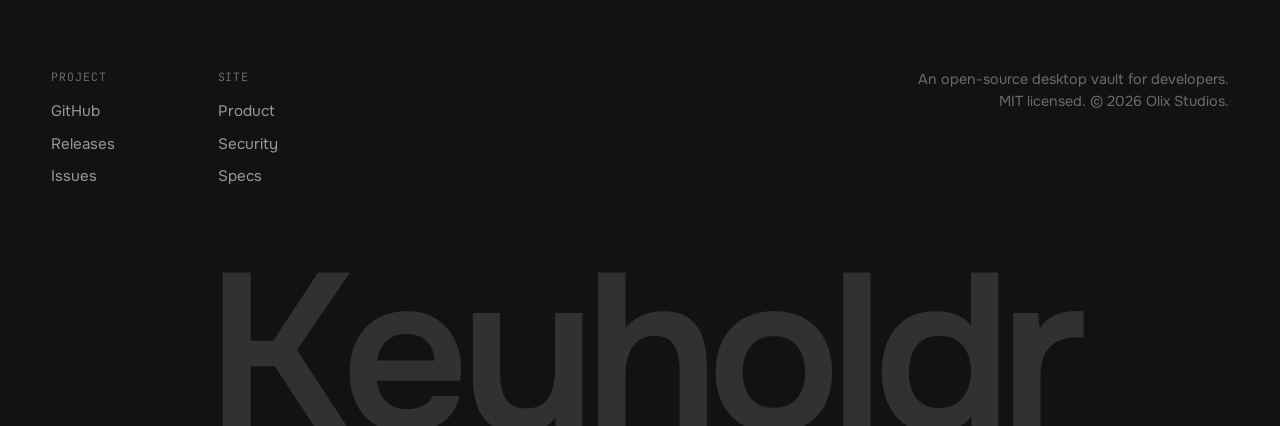
==== commit 7d0e97b1: "Rename KeyHolder to Keyholdr New unique brand: project, bundle ID, Keychain service, Credential Lock" ====
--- a/website/index.html
+++ b/website/index.html
@@ -3,8 +3,8 @@
 <head>
   <meta charset="UTF-8">
   <meta name="viewport" content="width=device-width, initial-scale=1.0, viewport-fit=cover">
-  <title>KeyHolder — Your keys, one keystroke away</title>
-  <meta name="description" content="KeyHolder is a native, open-source menu bar and system tray vault for API keys. Hardware-backed storage, Touch ID and Windows Hello, under 1 MB.">
+  <title>Keyholdr — Your keys, one keystroke away</title>
+  <meta name="description" content="Keyholdr is a native, open-source menu bar and system tray vault for API keys. Hardware-backed storage, Touch ID and Windows Hello, under 1 MB.">
 
   <link rel="preconnect" href="https://fonts.googleapis.com">
   <link rel="preconnect" href="https://fonts.gstatic.com" crossorigin>
@@ -13,19 +13,19 @@
   <link rel="stylesheet" href="index.css">
 
   <meta property="og:type" content="website">
-  <meta property="og:title" content="KeyHolder">
+  <meta property="og:title" content="Keyholdr">
   <meta property="og:description" content="A native, hardware-secured vault for your API keys. macOS &amp; Windows.">
 </head>
 <body data-theme="light">
 
   <!-- ============ Header ============ -->
   <header class="site-header" id="site-header">
-    <a class="brand" href="#top" aria-label="KeyHolder home">
+    <a class="brand" href="#top" aria-label="Keyholdr home">
       <svg class="brand-mark" viewBox="0 0 24 24" fill="none" stroke="currentColor" stroke-width="1.8" stroke-linecap="round" stroke-linejoin="round" aria-hidden="true">
         <circle cx="9" cy="9" r="4.25"/>
         <path d="M12 12l7.5 7.5M16.5 16.5l2-2M19 19l2-2"/>
       </svg>
-      <span class="brand-name">KeyHolder</span>
+      <span class="brand-name">Keyholdr</span>
     </a>
     <nav class="site-nav" aria-label="Primary">
       <a href="#product">Product</a>
@@ -33,7 +33,7 @@
       <a href="#specs">Specs</a>
       <a href="#download">Download</a>
     </nav>
-    <a class="header-cta" href="https://github.com/OlixIgnacious/keyholder" target="_blank" rel="noopener">GitHub</a>
+    <a class="header-cta" href="https://github.com/OlixIgnacious/keyholdr" target="_blank" rel="noopener">GitHub</a>
   </header>
 
   <main id="top">
@@ -54,19 +54,19 @@
             API&nbsp;keys on the clipboard in a blink.
           </p>
           <div class="hero-actions">
-            <a class="btn btn-solid" href="https://github.com/OlixIgnacious/keyholder/releases" target="_blank" rel="noopener">Download for macOS</a>
-            <a class="btn btn-ghost" href="https://github.com/OlixIgnacious/keyholder/releases" target="_blank" rel="noopener">Download for Windows <sup class="beta-tag">beta</sup></a>
+            <a class="btn btn-solid" href="https://github.com/OlixIgnacious/keyholdr/releases" target="_blank" rel="noopener">Download for macOS</a>
+            <a class="btn btn-ghost" href="https://github.com/OlixIgnacious/keyholdr/releases" target="_blank" rel="noopener">Download for Windows <sup class="beta-tag">beta</sup></a>
           </div>
         </div>
       </div>
 
       <!-- Live popover demo -->
-      <div class="hero-demo reveal" aria-label="Interactive preview of the KeyHolder popover">
+      <div class="hero-demo reveal" aria-label="Interactive preview of the Keyholdr popover">
         <div class="demo-window" id="demo-window">
           <div class="demo-menubar">
             <div class="demo-menubar-left">
               <span class="demo-dot"></span>
-              <span>KeyHolder</span>
+              <span>Keyholdr</span>
             </div>
             <div class="demo-menubar-right">
               <svg class="demo-tray-key" viewBox="0 0 24 24" fill="none" stroke="currentColor" stroke-width="1.8" stroke-linecap="round" stroke-linejoin="round" aria-hidden="true">
@@ -123,7 +123,7 @@
       </header>
       <div class="section-body">
         <p class="lede reveal">
-          No dock icon, no window, no clutter. KeyHolder sits beside your clock
+          No dock icon, no window, no clutter. Keyholdr sits beside your clock
           and opens with a click or a global shortcut — search, copy, gone.
         </p>
         <div class="feature-grid">
@@ -188,7 +188,7 @@
             <span class="ledger-no">2.5</span>
             <h3>Fully auditable</h3>
             <p>Every line is open source under MIT. Read it, build it yourself, trust nothing on faith.</p>
-            <a class="ledger-link" href="https://github.com/OlixIgnacious/keyholder" target="_blank" rel="noopener">Read the source ↗</a>
+            <a class="ledger-link" href="https://github.com/OlixIgnacious/keyholdr" target="_blank" rel="noopener">Read the source ↗</a>
           </li>
         </ul>
       </div>
@@ -228,11 +228,11 @@
     <section class="cta" id="download" data-section-theme="light">
       <h2 class="cta-title">
         <span class="line-mask"><span class="line">Get</span></span>
-        <span class="line-mask"><span class="line">KeyHolder<em>.</em></span></span>
+        <span class="line-mask"><span class="line">Keyholdr<em>.</em></span></span>
       </h2>
       <div class="cta-actions reveal">
-        <a class="btn btn-solid btn-lg" href="https://github.com/OlixIgnacious/keyholder/releases" target="_blank" rel="noopener">Download for macOS</a>
-        <a class="btn btn-ghost btn-lg" href="https://github.com/OlixIgnacious/keyholder/releases" target="_blank" rel="noopener">Download for Windows <sup class="beta-tag">beta</sup></a>
+        <a class="btn btn-solid btn-lg" href="https://github.com/OlixIgnacious/keyholdr/releases" target="_blank" rel="noopener">Download for macOS</a>
+        <a class="btn btn-ghost btn-lg" href="https://github.com/OlixIgnacious/keyholdr/releases" target="_blank" rel="noopener">Download for Windows <sup class="beta-tag">beta</sup></a>
       </div>
       <p class="cta-note reveal">Free · open source · no account, ever</p>
     </section>
@@ -244,9 +244,9 @@
     <div class="footer-top">
       <div class="footer-col">
         <span class="footer-label">Project</span>
-        <a href="https://github.com/OlixIgnacious/keyholder" target="_blank" rel="noopener">GitHub</a>
-        <a href="https://github.com/OlixIgnacious/keyholder/releases" target="_blank" rel="noopener">Releases</a>
-        <a href="https://github.com/OlixIgnacious/keyholder/issues" target="_blank" rel="noopener">Issues</a>
+        <a href="https://github.com/OlixIgnacious/keyholdr" target="_blank" rel="noopener">GitHub</a>
+        <a href="https://github.com/OlixIgnacious/keyholdr/releases" target="_blank" rel="noopener">Releases</a>
+        <a href="https://github.com/OlixIgnacious/keyholdr/issues" target="_blank" rel="noopener">Issues</a>
       </div>
       <div class="footer-col">
         <span class="footer-label">Site</span>
@@ -259,7 +259,7 @@
         MIT licensed. © 2026 Olix Studios.
       </p>
     </div>
-    <div class="footer-wordmark" aria-hidden="true">KeyHolder</div>
+    <div class="footer-wordmark" aria-hidden="true">Keyholdr</div>
   </footer>
 
   <script src="index.js"></script>
--- a/website/index.css
+++ b/website/index.css
@@ -1,5 +1,5 @@
 /* ============================================================
-   KeyHolder — minimal, editorial, monochrome
+   Keyholdr — minimal, editorial, monochrome
    ============================================================ */
 
 :root {
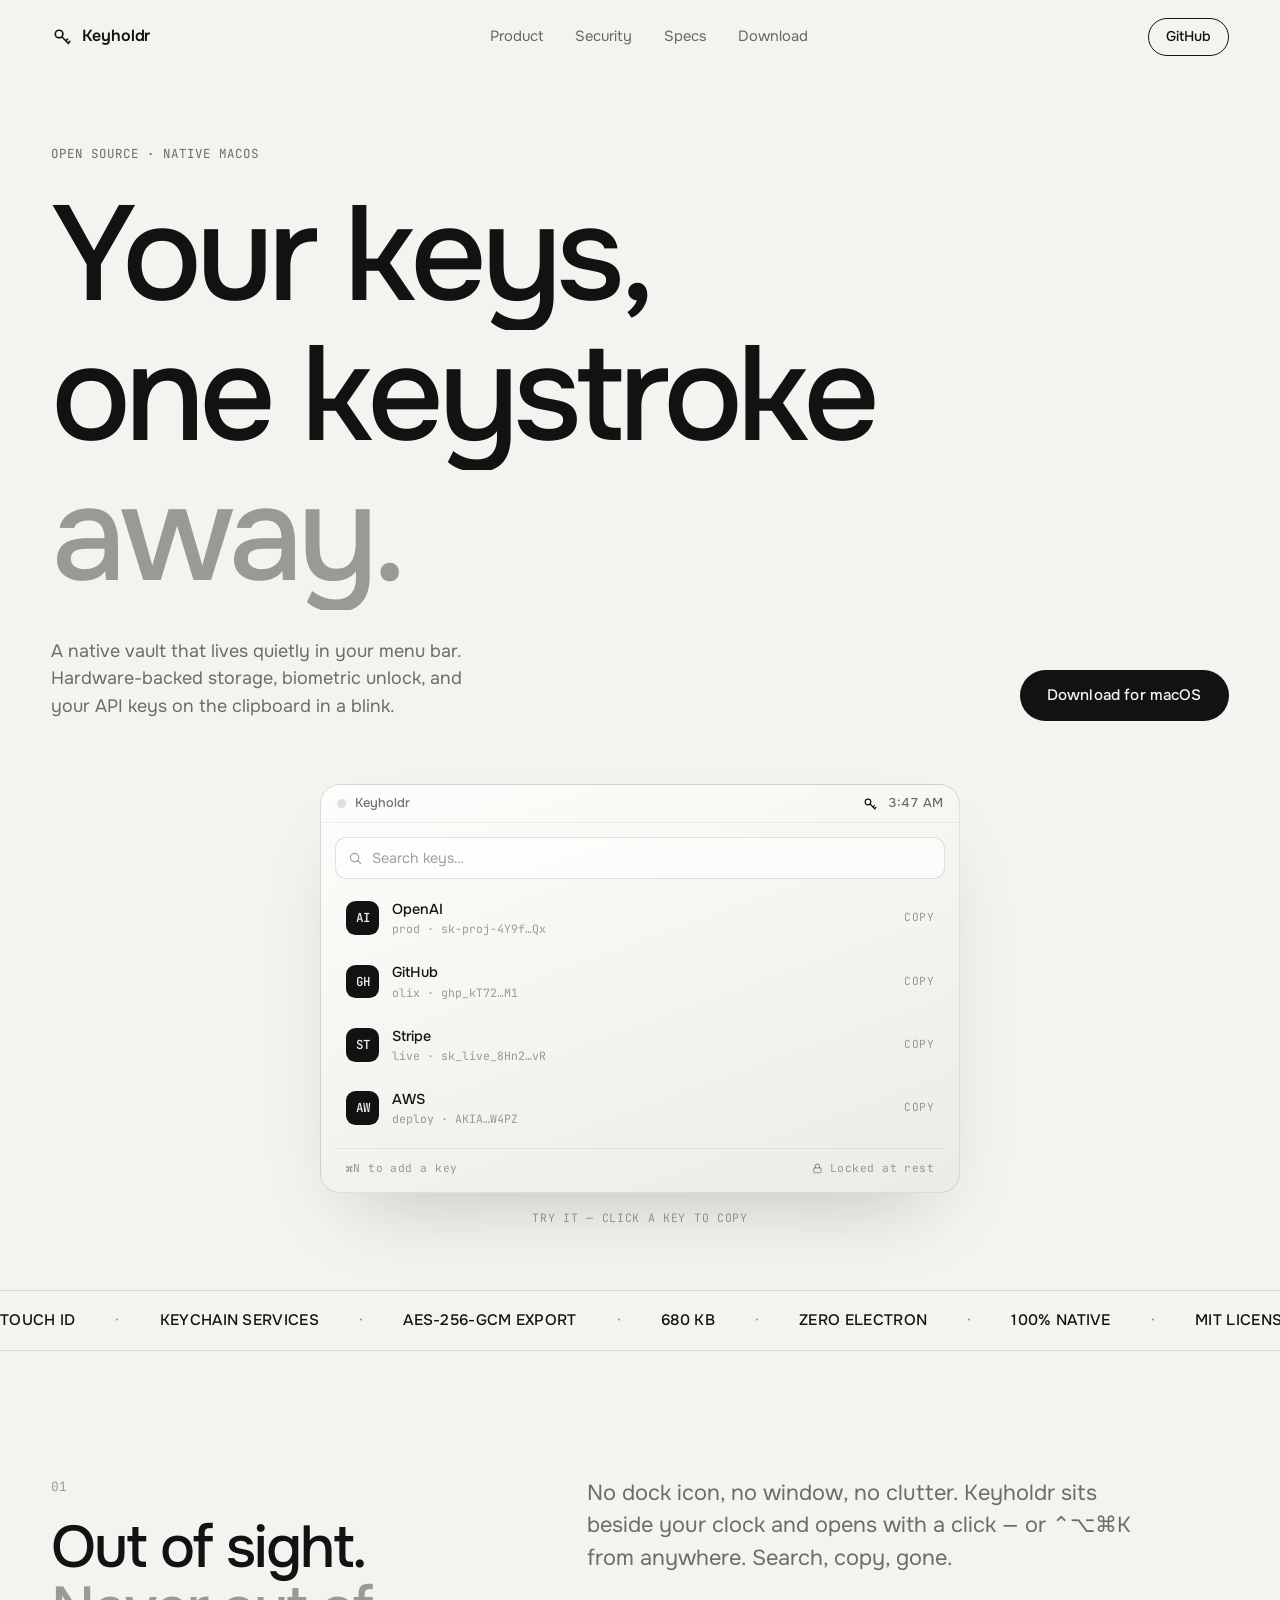
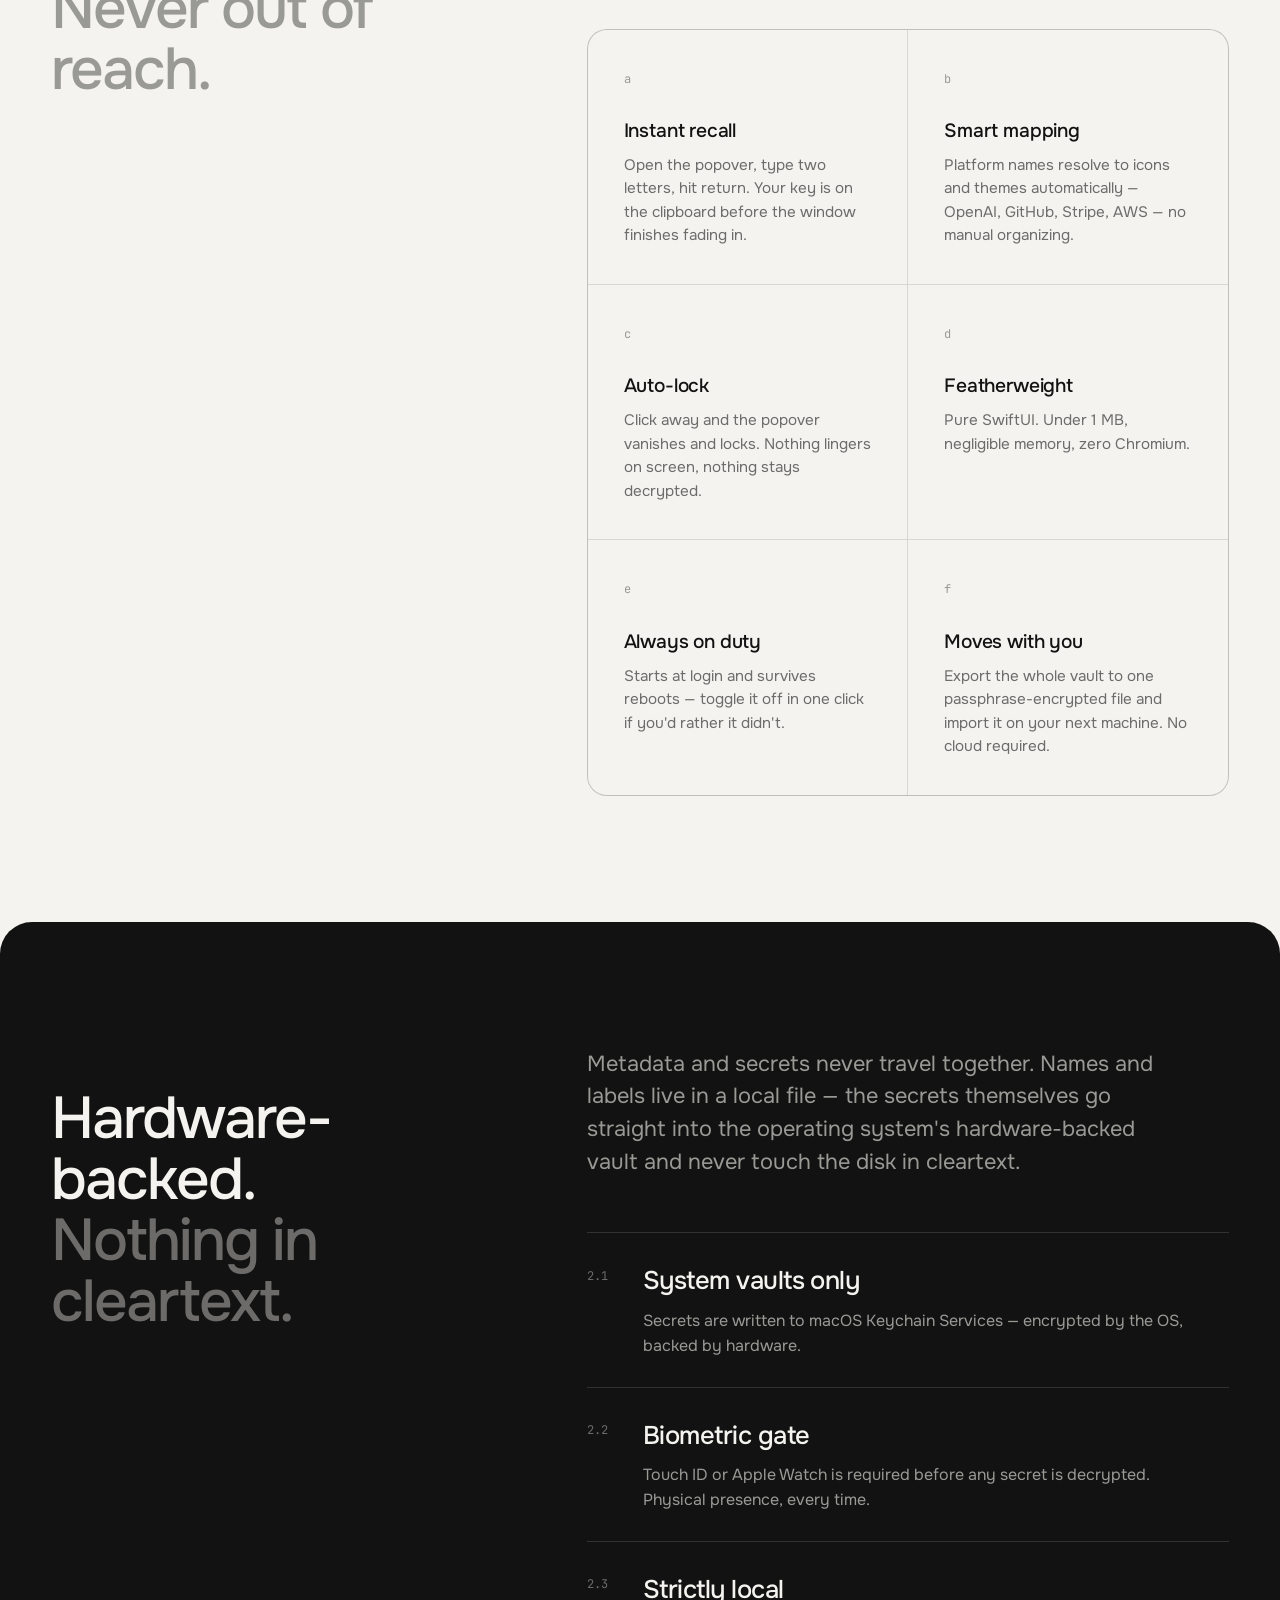
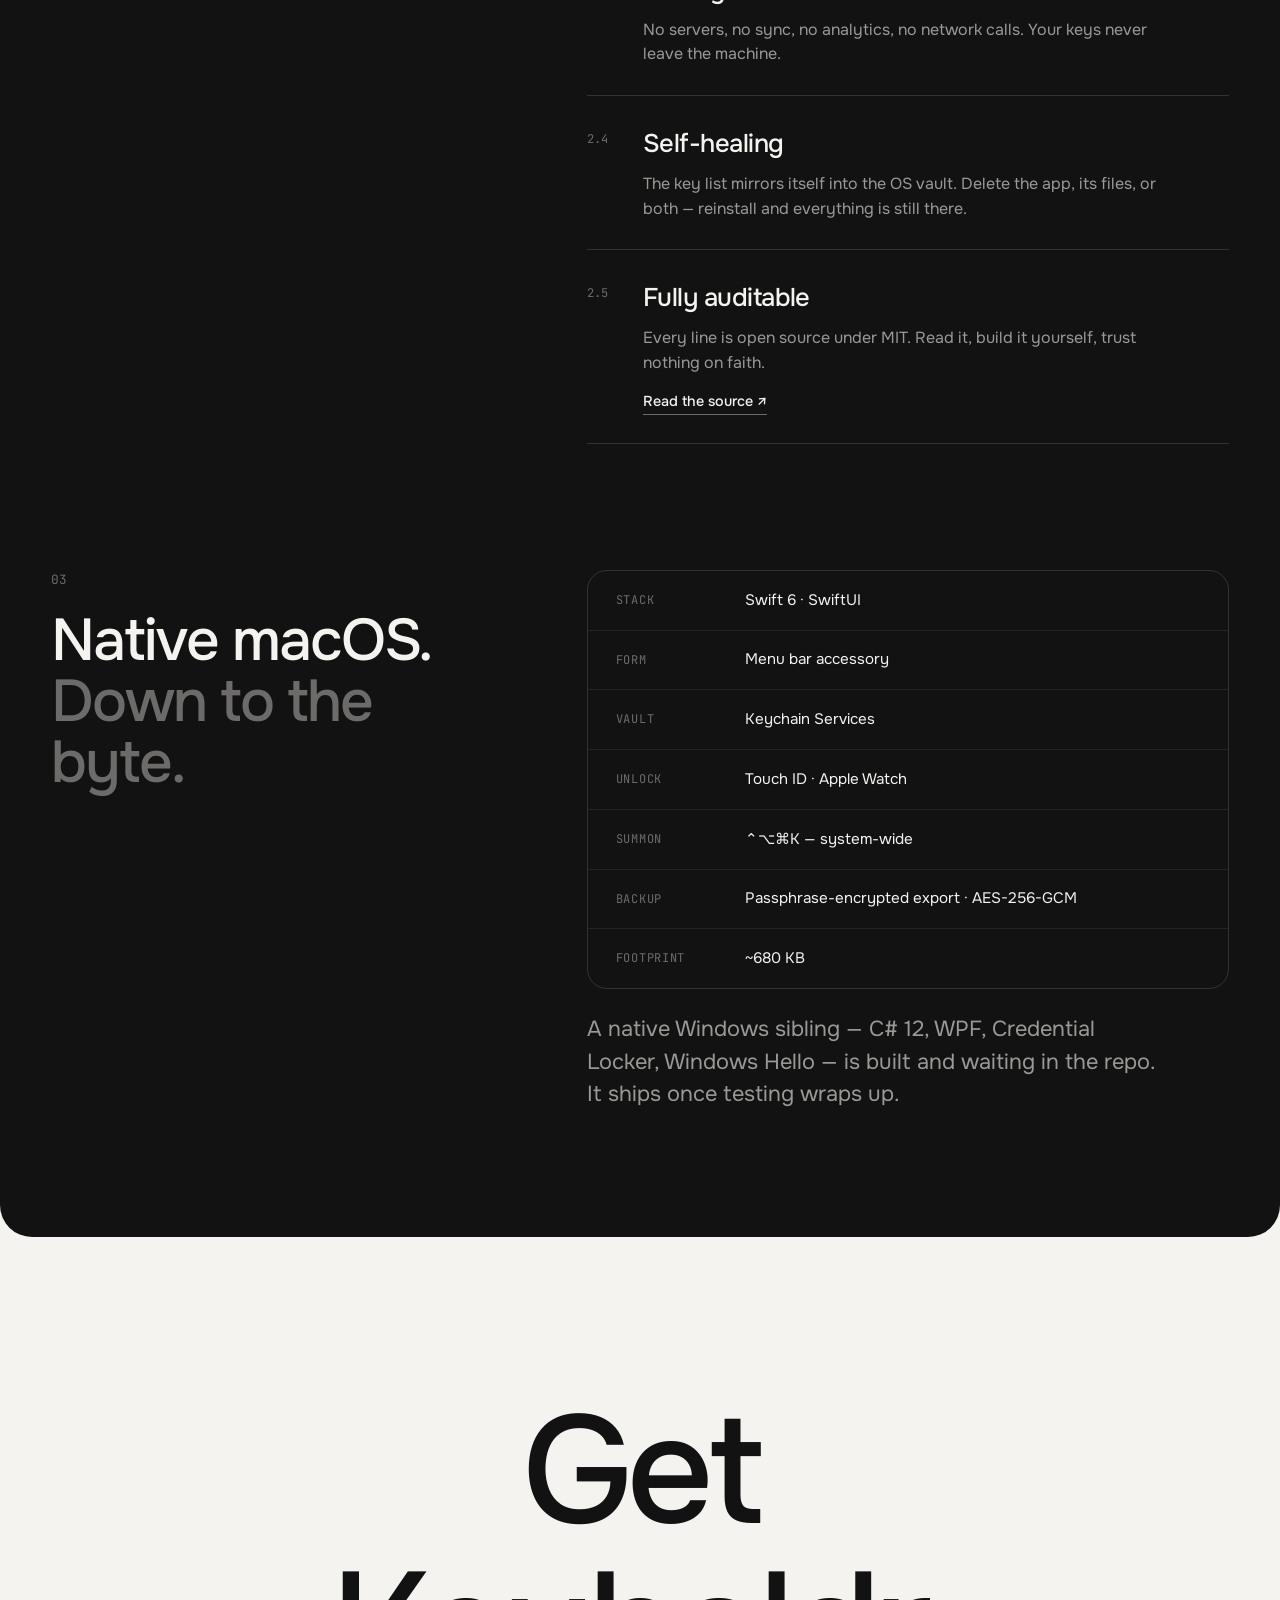
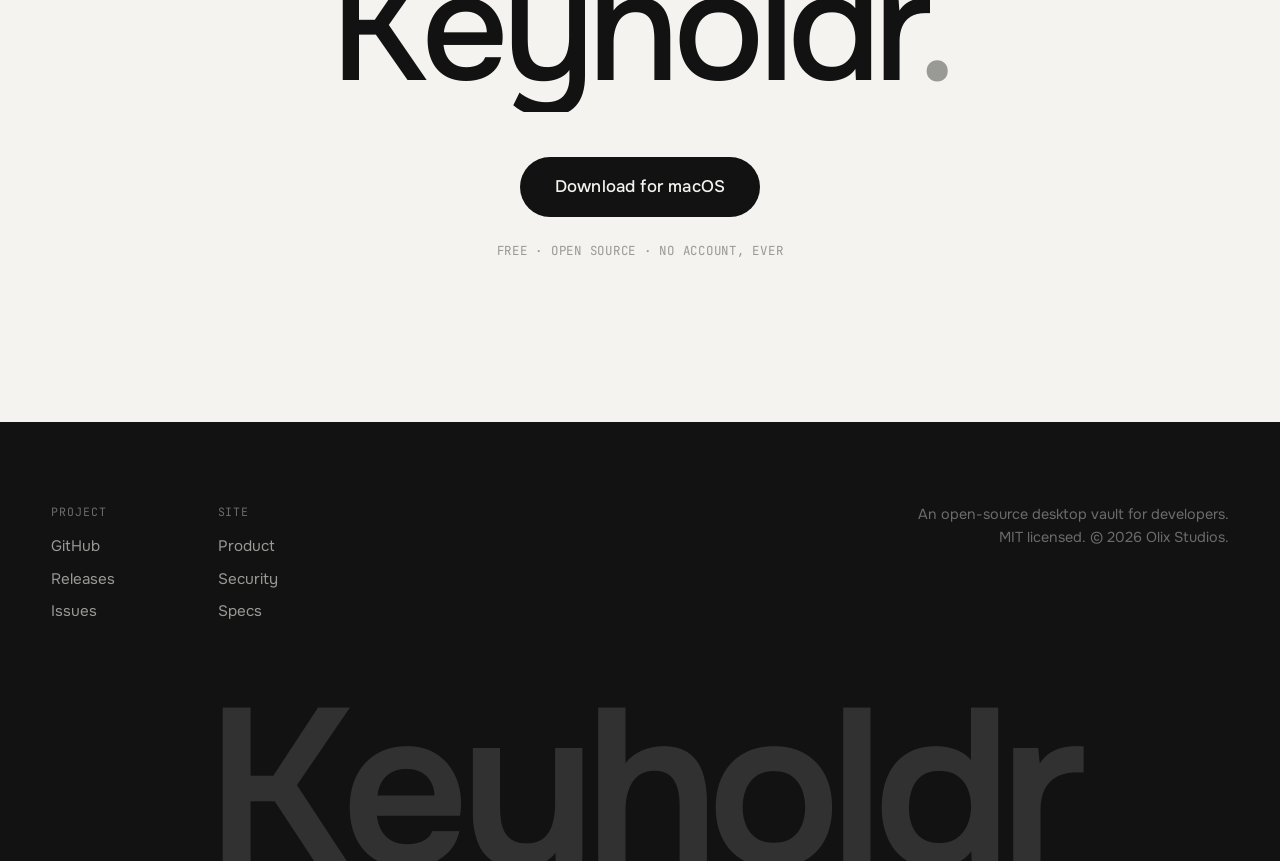
==== commit 1c764ac9: "Hide Windows from README/website until hardware testing completes All Windows download buttons, badg" ====
--- a/website/index.html
+++ b/website/index.html
@@ -4,7 +4,7 @@
   <meta charset="UTF-8">
   <meta name="viewport" content="width=device-width, initial-scale=1.0, viewport-fit=cover">
   <title>Keyholdr — Your keys, one keystroke away</title>
-  <meta name="description" content="Keyholdr is a native, open-source menu bar and system tray vault for API keys. Hardware-backed storage, Touch ID and Windows Hello, under 1 MB.">
+  <meta name="description" content="Keyholdr is a native, open-source menu bar vault for API keys. Hardware-backed storage, Touch ID unlock, under 1 MB.">
 
   <link rel="preconnect" href="https://fonts.googleapis.com">
   <link rel="preconnect" href="https://fonts.gstatic.com" crossorigin>
@@ -14,7 +14,7 @@
 
   <meta property="og:type" content="website">
   <meta property="og:title" content="Keyholdr">
-  <meta property="og:description" content="A native, hardware-secured vault for your API keys. macOS &amp; Windows.">
+  <meta property="og:description" content="A native, hardware-secured vault for your API keys, living in your Mac's menu bar.">
 </head>
 <body data-theme="light">
 
@@ -41,7 +41,7 @@
     <!-- ============ Hero ============ -->
     <section class="hero" data-section-theme="light">
       <div class="hero-inner">
-        <p class="eyebrow reveal">Open source · macOS &amp; Windows</p>
+        <p class="eyebrow reveal">Open source · Native macOS</p>
         <h1 class="hero-title">
           <span class="line-mask"><span class="line">Your keys,</span></span>
           <span class="line-mask"><span class="line">one keystroke</span></span>
@@ -55,7 +55,9 @@
           </p>
           <div class="hero-actions">
             <a class="btn btn-solid" href="https://github.com/OlixIgnacious/keyholdr/releases" target="_blank" rel="noopener">Download for macOS</a>
+            <!-- Windows is hidden until testing on real hardware completes:
             <a class="btn btn-ghost" href="https://github.com/OlixIgnacious/keyholdr/releases" target="_blank" rel="noopener">Download for Windows <sup class="beta-tag">beta</sup></a>
+            -->
           </div>
         </div>
       </div>
@@ -105,9 +107,8 @@
     <div class="ticker" data-section-theme="light" aria-hidden="true">
       <div class="ticker-track" id="ticker-track">
         <span>Touch ID</span><i>·</i>
-        <span>Windows Hello</span><i>·</i>
         <span>Keychain Services</span><i>·</i>
-        <span>Credential Locker</span><i>·</i>
+        <span>AES-256-GCM export</span><i>·</i>
         <span>680 KB</span><i>·</i>
         <span>Zero Electron</span><i>·</i>
         <span>100% native</span><i>·</i>
@@ -124,7 +125,7 @@
       <div class="section-body">
         <p class="lede reveal">
           No dock icon, no window, no clutter. Keyholdr sits beside your clock
-          and opens with a click or a global shortcut — search, copy, gone.
+          and opens with a click — or ⌃⌥⌘K from anywhere. Search, copy, gone.
         </p>
         <div class="feature-grid">
           <article class="feature reveal">
@@ -145,7 +146,17 @@
           <article class="feature reveal">
             <span class="feature-no">d</span>
             <h3>Featherweight</h3>
-            <p>Pure SwiftUI on Mac, WPF on Windows. Under 1 MB, negligible memory, zero Chromium.</p>
+            <p>Pure SwiftUI. Under 1 MB, negligible memory, zero Chromium.</p>
+          </article>
+          <article class="feature reveal">
+            <span class="feature-no">e</span>
+            <h3>Always on duty</h3>
+            <p>Starts at login and survives reboots — toggle it off in one click if you'd rather it didn't.</p>
+          </article>
+          <article class="feature reveal">
+            <span class="feature-no">f</span>
+            <h3>Moves with you</h3>
+            <p>Export the whole vault to one passphrase-encrypted file and import it on your next machine. No cloud required.</p>
           </article>
         </div>
       </div>
@@ -167,12 +178,12 @@
           <li class="ledger-row reveal">
             <span class="ledger-no">2.1</span>
             <h3>System vaults only</h3>
-            <p>Secrets are written to macOS Keychain Services and Windows Credential Locker — encrypted by the OS, backed by hardware.</p>
+            <p>Secrets are written to macOS Keychain Services — encrypted by the OS, backed by hardware.</p>
           </li>
           <li class="ledger-row reveal">
             <span class="ledger-no">2.2</span>
             <h3>Biometric gate</h3>
-            <p>Touch ID or Windows Hello is required before any secret is decrypted. Physical presence, every time.</p>
+            <p>Touch ID or Apple Watch is required before any secret is decrypted. Physical presence, every time.</p>
           </li>
           <li class="ledger-row reveal">
             <span class="ledger-no">2.3</span>
@@ -198,29 +209,36 @@
     <section class="section section-dark" id="specs" data-section-theme="dark">
       <header class="section-head">
         <span class="index reveal">03</span>
-        <h2 class="reveal">Two platforms.<br><em>One discipline.</em></h2>
+        <h2 class="reveal">Native macOS.<br><em>Down to the byte.</em></h2>
       </header>
       <div class="section-body">
         <div class="specs reveal">
-          <div class="specs-row specs-head" role="row">
-            <span></span><span>macOS</span><span>Windows</span>
-          </div>
-          <div class="specs-row">
-            <span>Stack</span><span>Swift 6 · SwiftUI</span><span>C# 12 · WPF · .NET 8</span>
-          </div>
-          <div class="specs-row">
-            <span>Form</span><span>Menu bar accessory</span><span>System tray utility</span>
-          </div>
-          <div class="specs-row">
-            <span>Vault</span><span>Keychain Services</span><span>Credential Locker</span>
-          </div>
-          <div class="specs-row">
-            <span>Unlock</span><span>Touch ID · Apple Watch</span><span>Hello — face, finger, PIN</span>
-          </div>
-          <div class="specs-row">
-            <span>Footprint</span><span>~680 KB</span><span>Self-contained .exe</span>
-          </div>
-        </div>
+          <div class="specs-row">
+            <span>Stack</span><span>Swift 6 · SwiftUI</span>
+          </div>
+          <div class="specs-row">
+            <span>Form</span><span>Menu bar accessory</span>
+          </div>
+          <div class="specs-row">
+            <span>Vault</span><span>Keychain Services</span>
+          </div>
+          <div class="specs-row">
+            <span>Unlock</span><span>Touch ID · Apple Watch</span>
+          </div>
+          <div class="specs-row">
+            <span>Summon</span><span>⌃⌥⌘K — system-wide</span>
+          </div>
+          <div class="specs-row">
+            <span>Backup</span><span>Passphrase-encrypted export · AES-256-GCM</span>
+          </div>
+          <div class="specs-row">
+            <span>Footprint</span><span>~680 KB</span>
+          </div>
+        </div>
+        <p class="lede reveal" style="margin-top: 1.5rem;">
+          A native Windows sibling — C# 12, WPF, Credential Locker, Windows Hello —
+          is built and waiting in the repo. It ships once testing wraps up.
+        </p>
       </div>
     </section>
 
@@ -232,7 +250,9 @@
       </h2>
       <div class="cta-actions reveal">
         <a class="btn btn-solid btn-lg" href="https://github.com/OlixIgnacious/keyholdr/releases" target="_blank" rel="noopener">Download for macOS</a>
+        <!-- Windows is hidden until testing on real hardware completes:
         <a class="btn btn-ghost btn-lg" href="https://github.com/OlixIgnacious/keyholdr/releases" target="_blank" rel="noopener">Download for Windows <sup class="beta-tag">beta</sup></a>
+        -->
       </div>
       <p class="cta-note reveal">Free · open source · no account, ever</p>
     </section>
--- a/website/index.css
+++ b/website/index.css
@@ -566,7 +566,8 @@
 }
 .specs-row {
   display: grid;
-  grid-template-columns: minmax(5.5rem, 1fr) 2fr 2fr;
+  /* Windows column hidden until testing completes — was: minmax(5.5rem, 1fr) 2fr 2fr */
+  grid-template-columns: minmax(5.5rem, 1fr) 4fr;
   gap: 1rem;
   padding: 1.1rem clamp(1rem, 2.5vw, 1.75rem);
   font-size: 0.95rem;
@@ -589,8 +590,10 @@
 @media (max-width: 600px) {
   .specs-row { grid-template-columns: 1fr; gap: 0.2rem; padding-block: 0.9rem; }
   .specs-head { display: none; }
+  /* Windows column hidden until testing completes — restore with the column:
   .specs-row > span:nth-child(2)::before { content: "macOS — "; color: var(--bone-40); }
   .specs-row > span:nth-child(3)::before { content: "Windows — "; color: var(--bone-40); }
+  */
 }
 
 /* ============ CTA ============ */
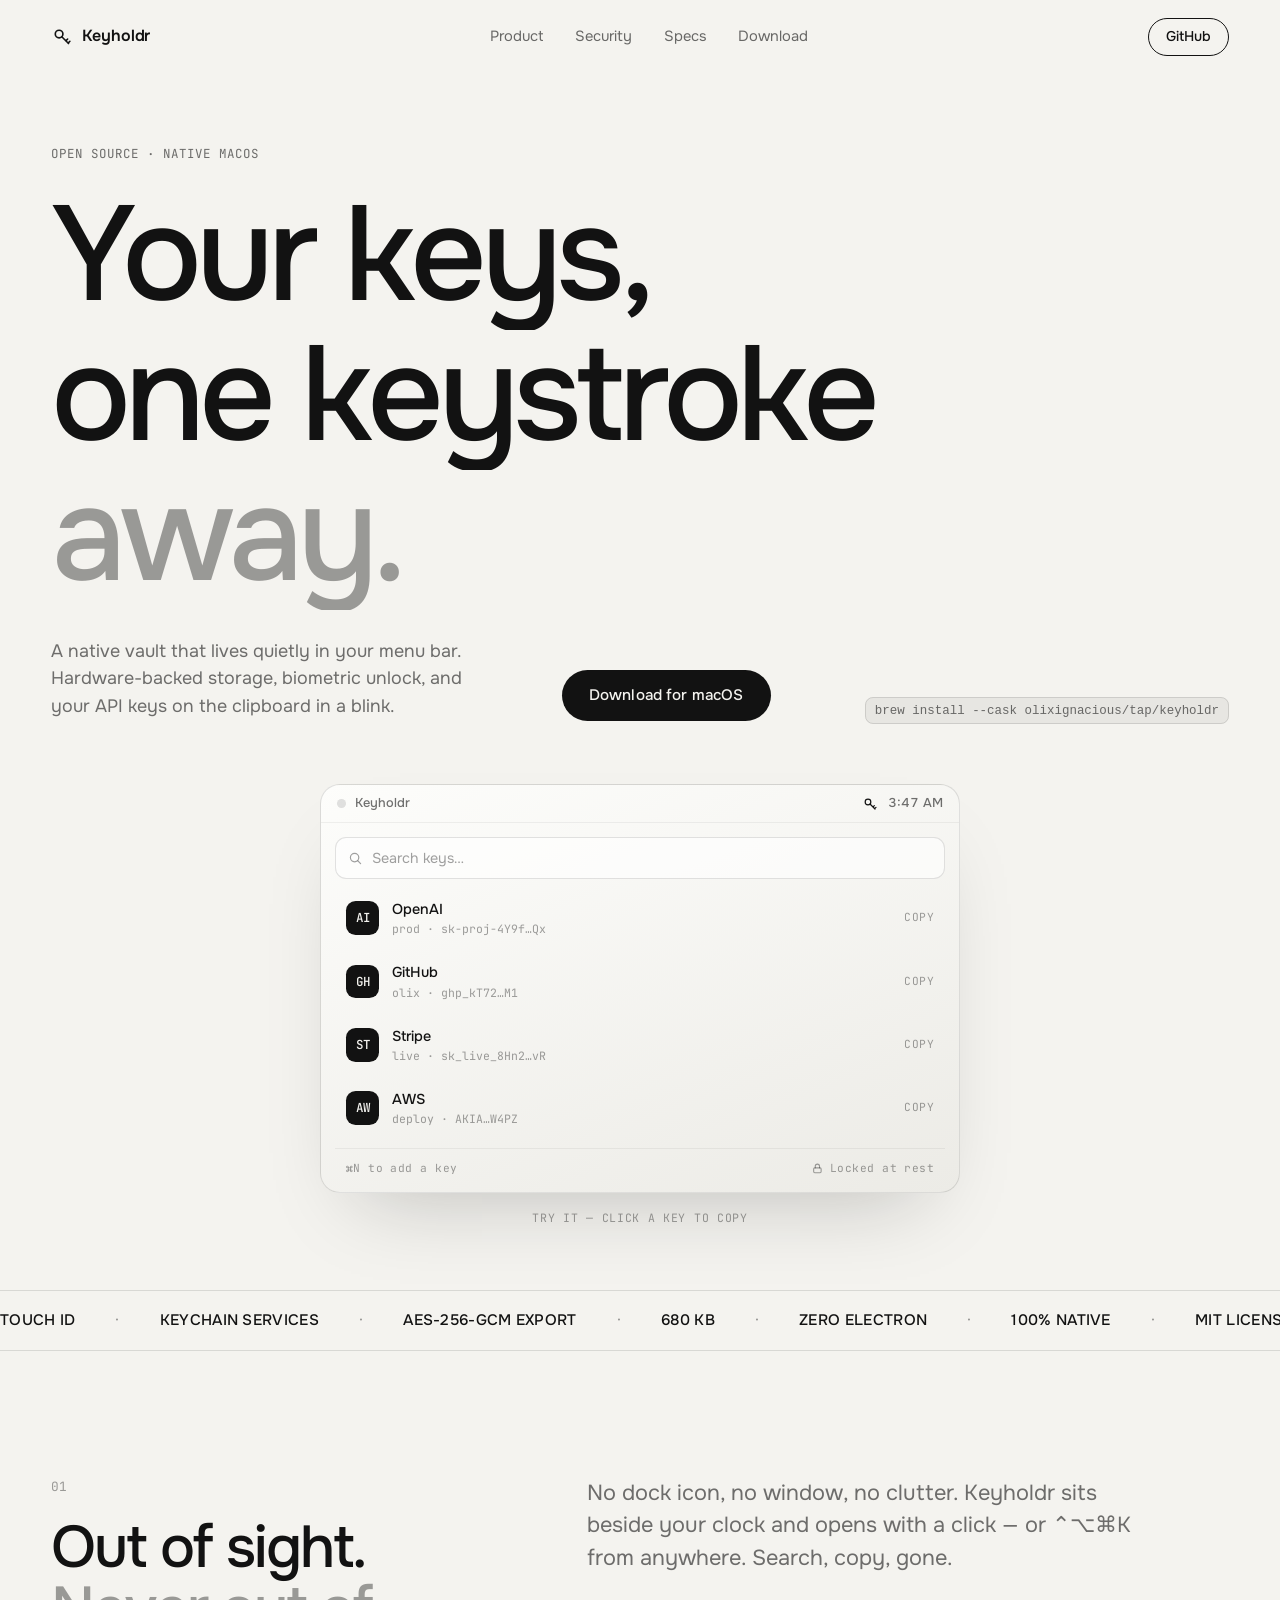
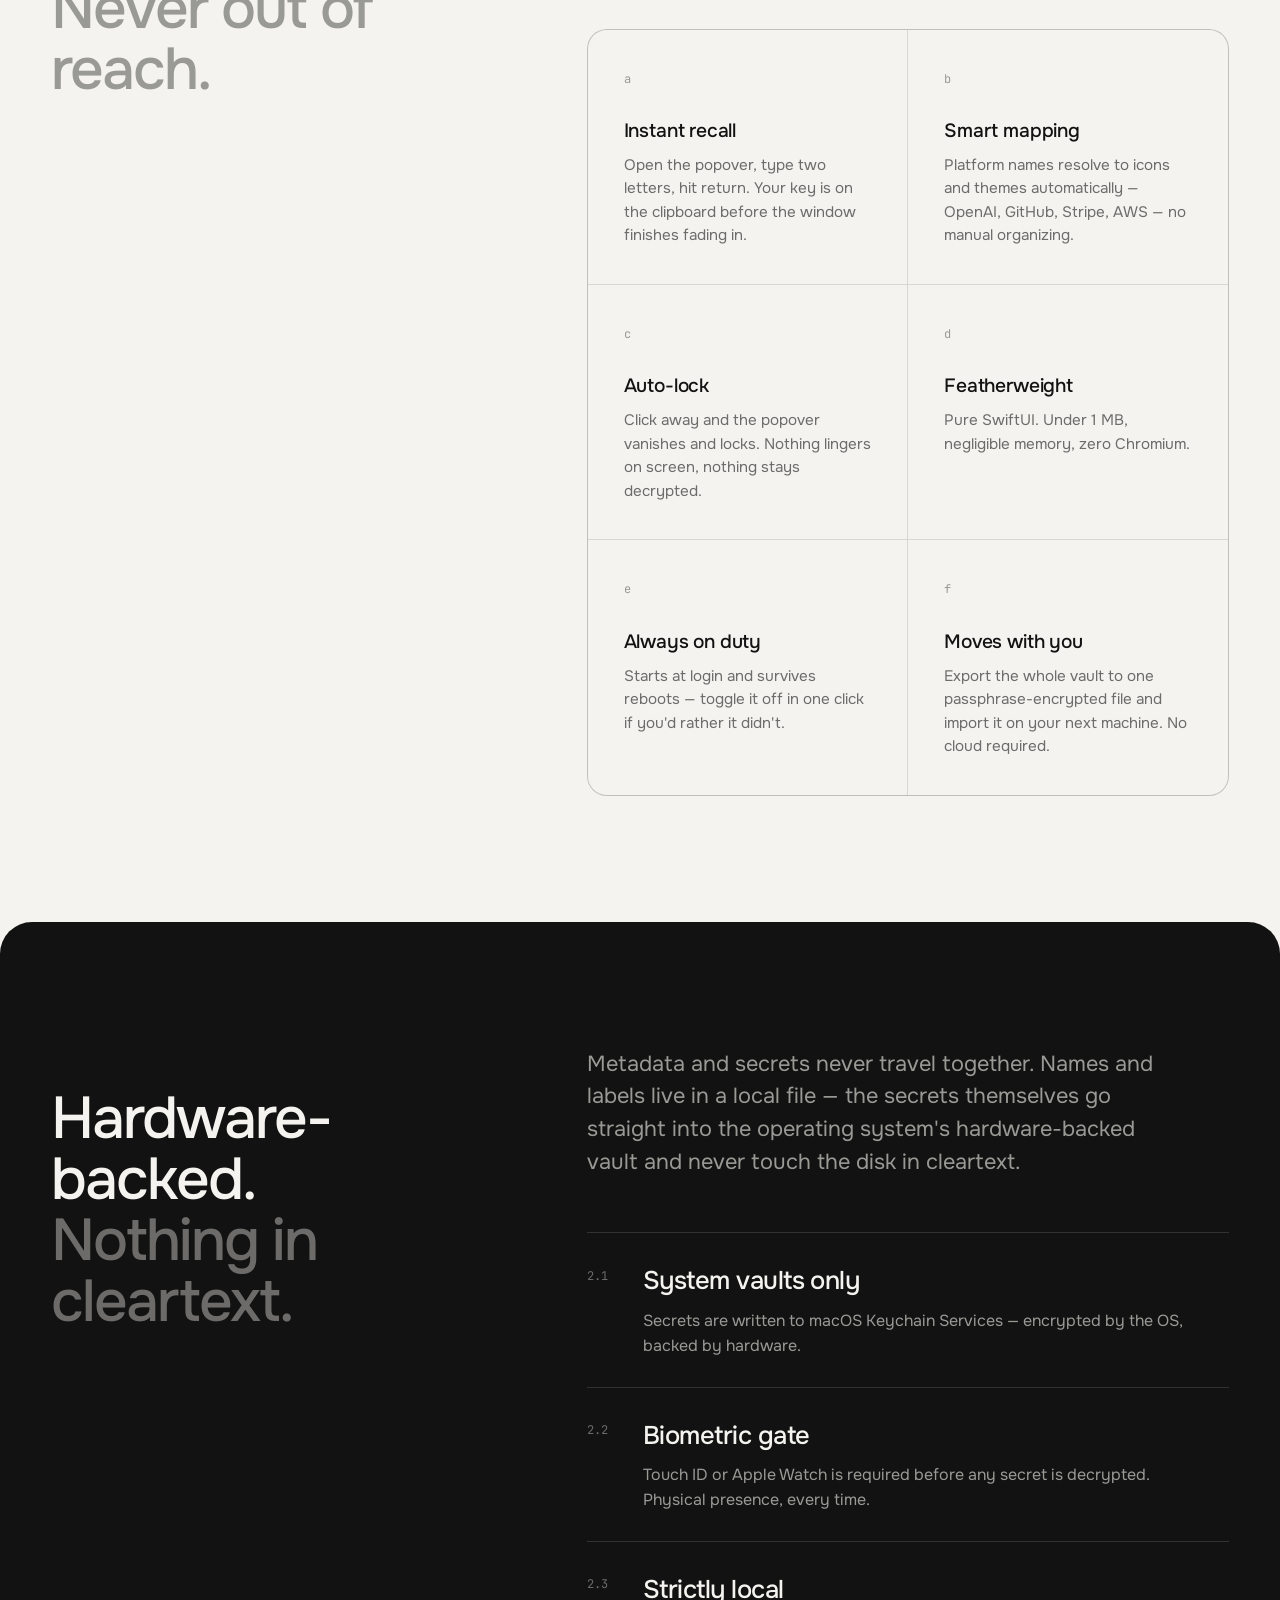
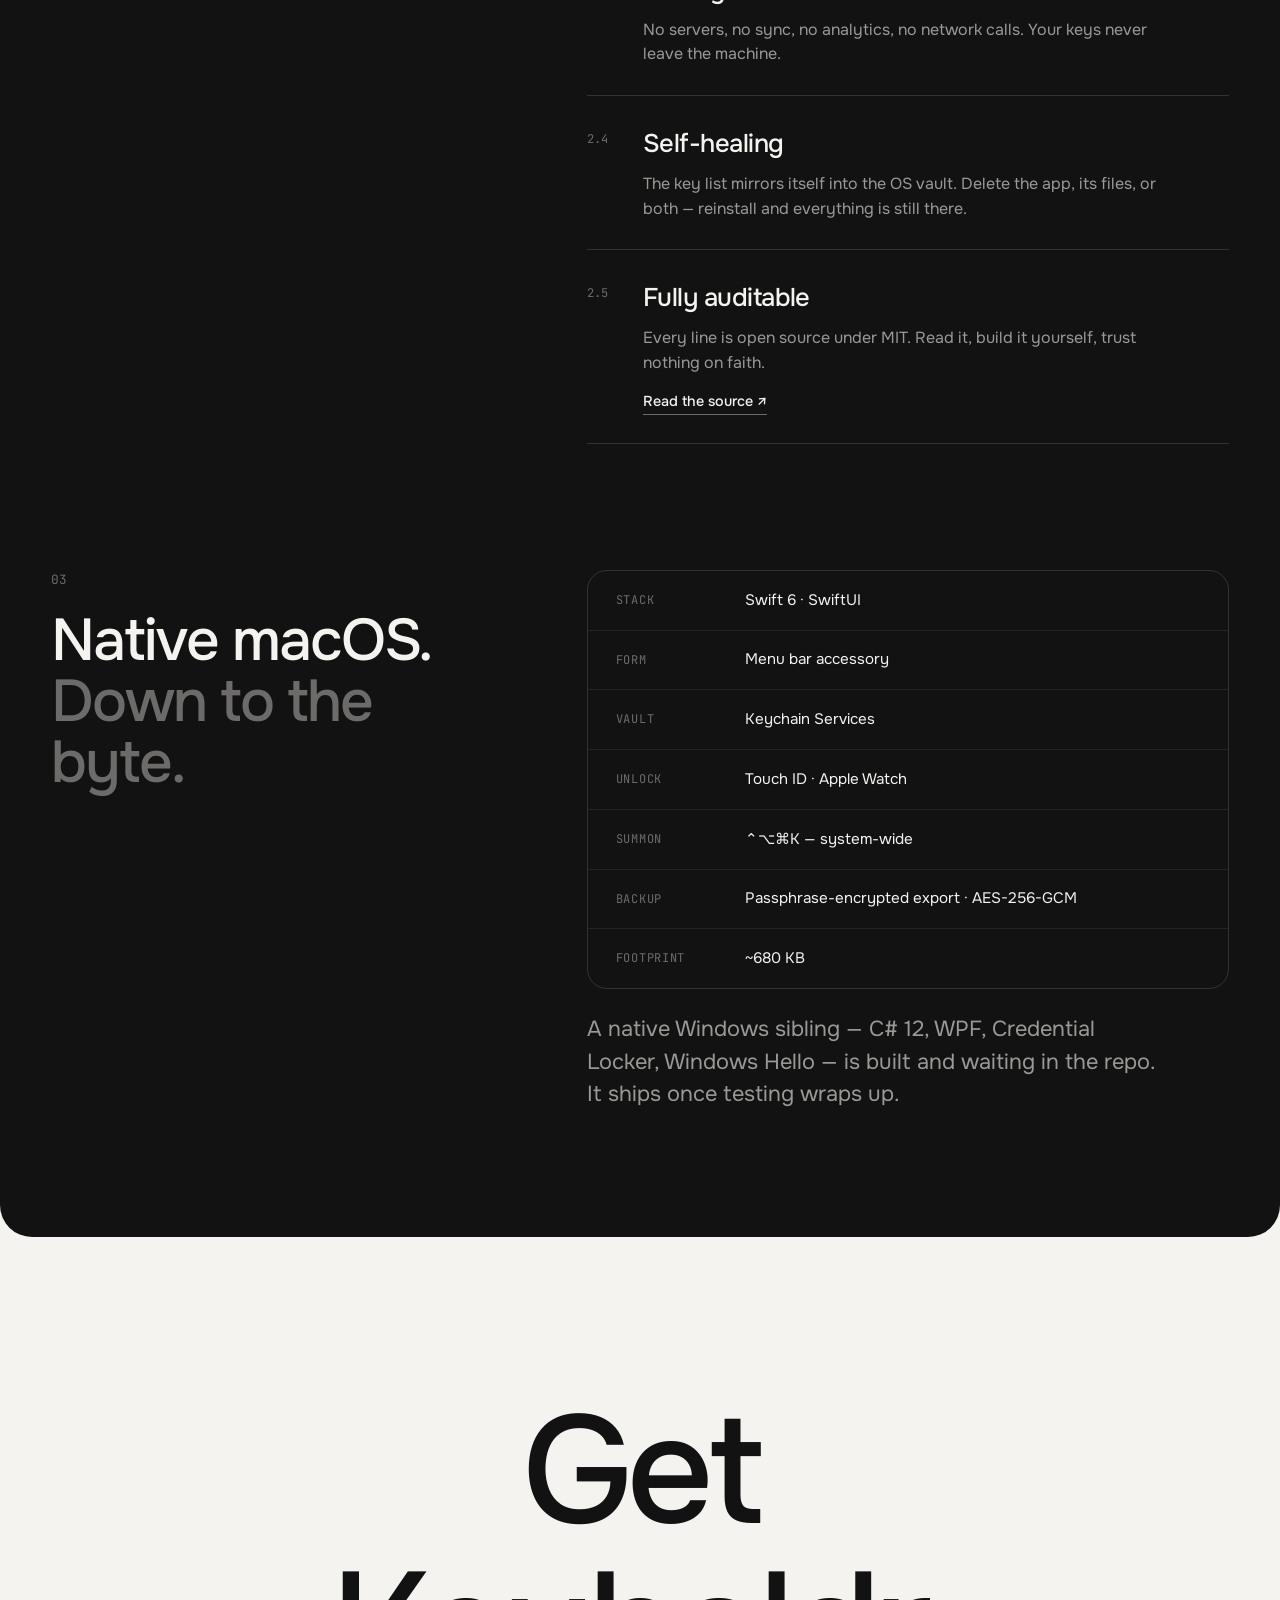
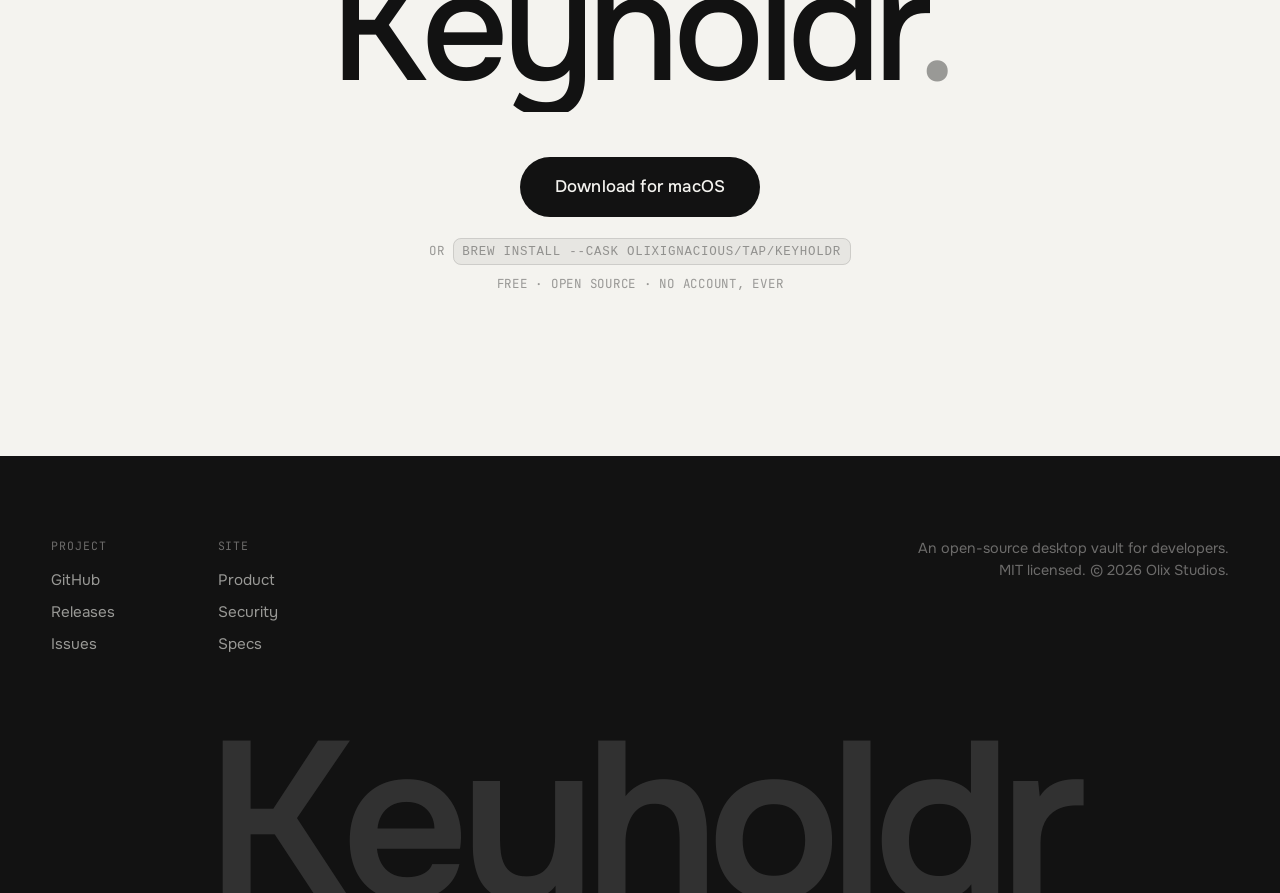
==== commit 8de8291f: "Add Homebrew install command to the website" ====
--- a/website/index.html
+++ b/website/index.html
@@ -59,6 +59,7 @@
             <a class="btn btn-ghost" href="https://github.com/OlixIgnacious/keyholdr/releases" target="_blank" rel="noopener">Download for Windows <sup class="beta-tag">beta</sup></a>
             -->
           </div>
+          <p class="brew-line"><code>brew install --cask olixignacious/tap/keyholdr</code></p>
         </div>
       </div>
 
@@ -254,6 +255,7 @@
         <a class="btn btn-ghost btn-lg" href="https://github.com/OlixIgnacious/keyholdr/releases" target="_blank" rel="noopener">Download for Windows <sup class="beta-tag">beta</sup></a>
         -->
       </div>
+      <p class="cta-note reveal">or <code class="brew-code">brew install --cask olixignacious/tap/keyholdr</code></p>
       <p class="cta-note reveal">Free · open source · no account, ever</p>
     </section>
 
--- a/website/index.css
+++ b/website/index.css
@@ -222,6 +222,19 @@
   text-wrap: pretty;
 }
 .hero-actions { display: flex; flex-wrap: wrap; gap: 0.75rem; }
+.brew-line {
+  margin-top: 1rem;
+  font-family: var(--font-mono);
+  font-size: 0.78rem;
+  color: var(--ink-60);
+}
+.brew-line code,
+.brew-code {
+  padding: 0.45em 0.7em;
+  border: 1px solid var(--ink-12);
+  border-radius: 0.5rem;
+  background: var(--ink-06);
+}
 
 /* ---- Hero demo window ---- */
 
@@ -617,6 +630,7 @@
   gap: 0.85rem;
   margin-top: clamp(2.5rem, 6vh, 4rem);
 }
+.cta-note + .cta-note { margin-top: 0.75rem; }
 .cta-note {
   margin-top: 1.5rem;
   font-family: var(--font-mono);
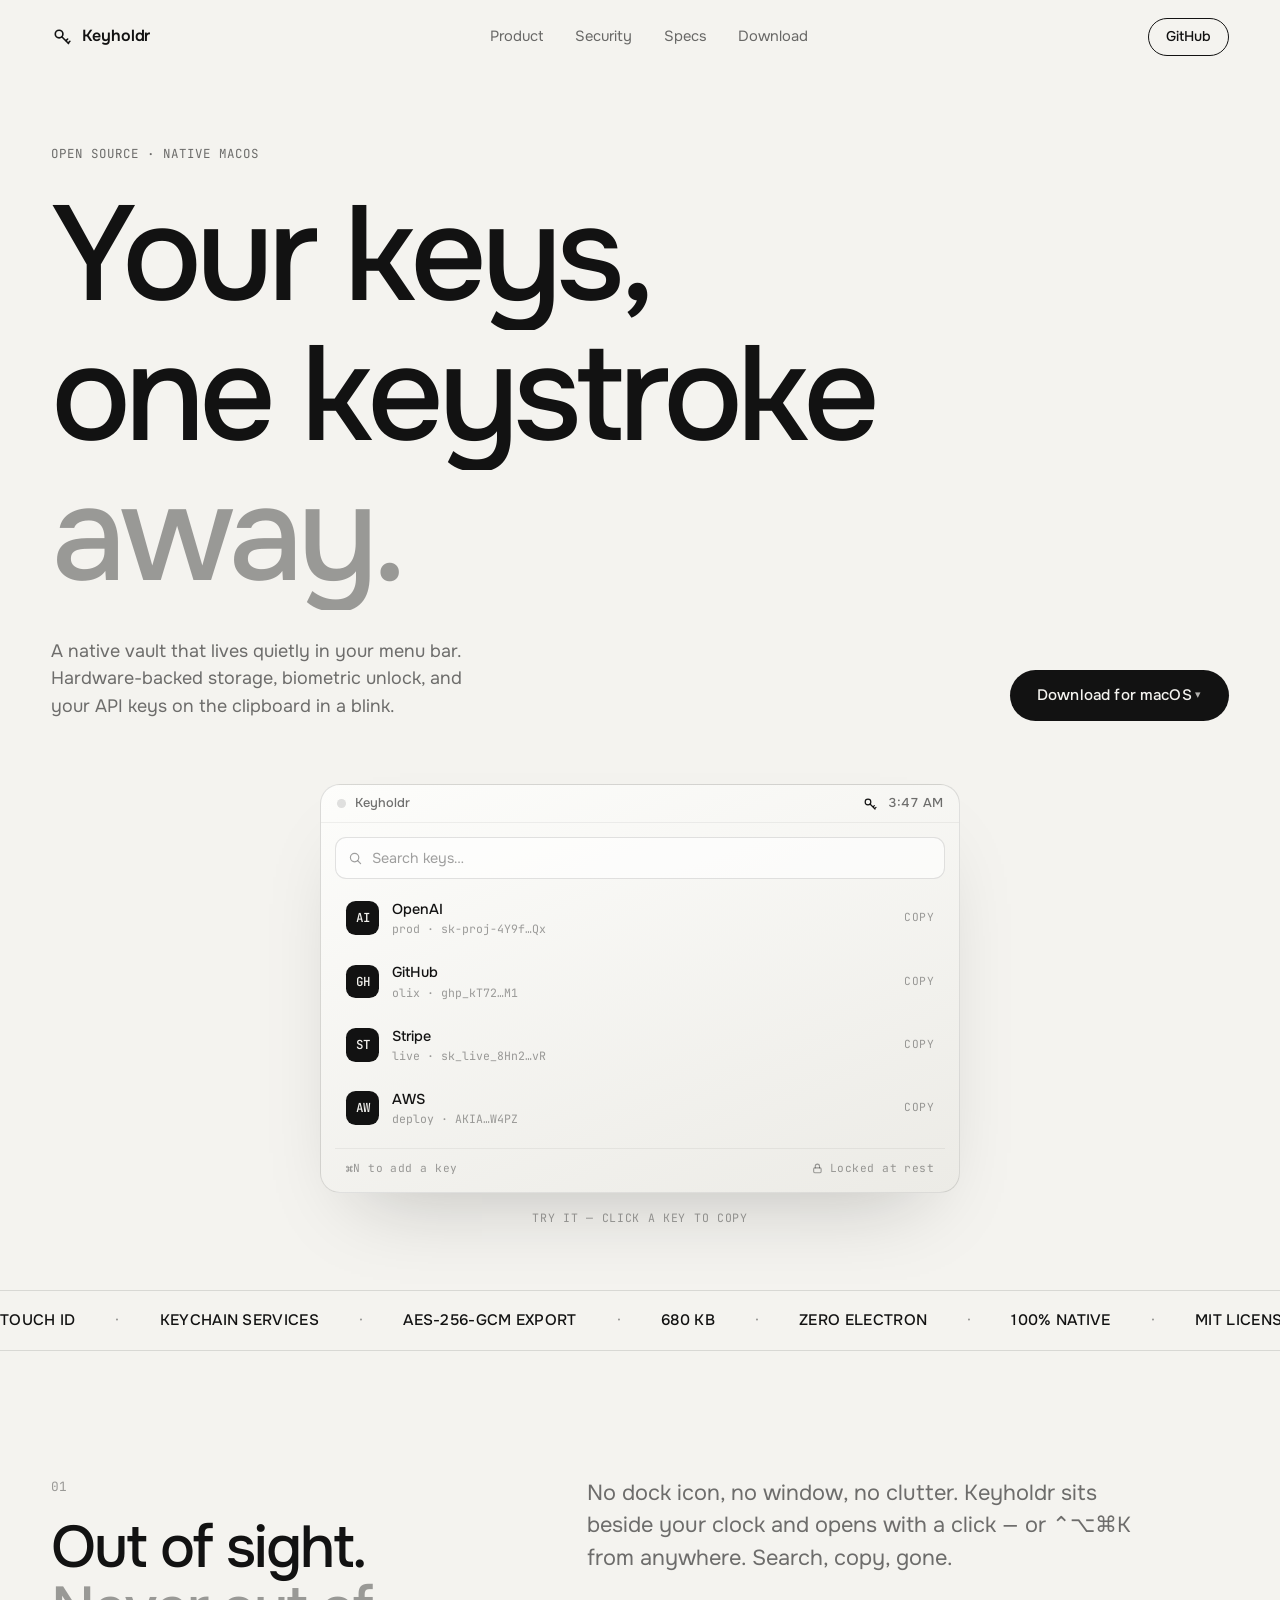
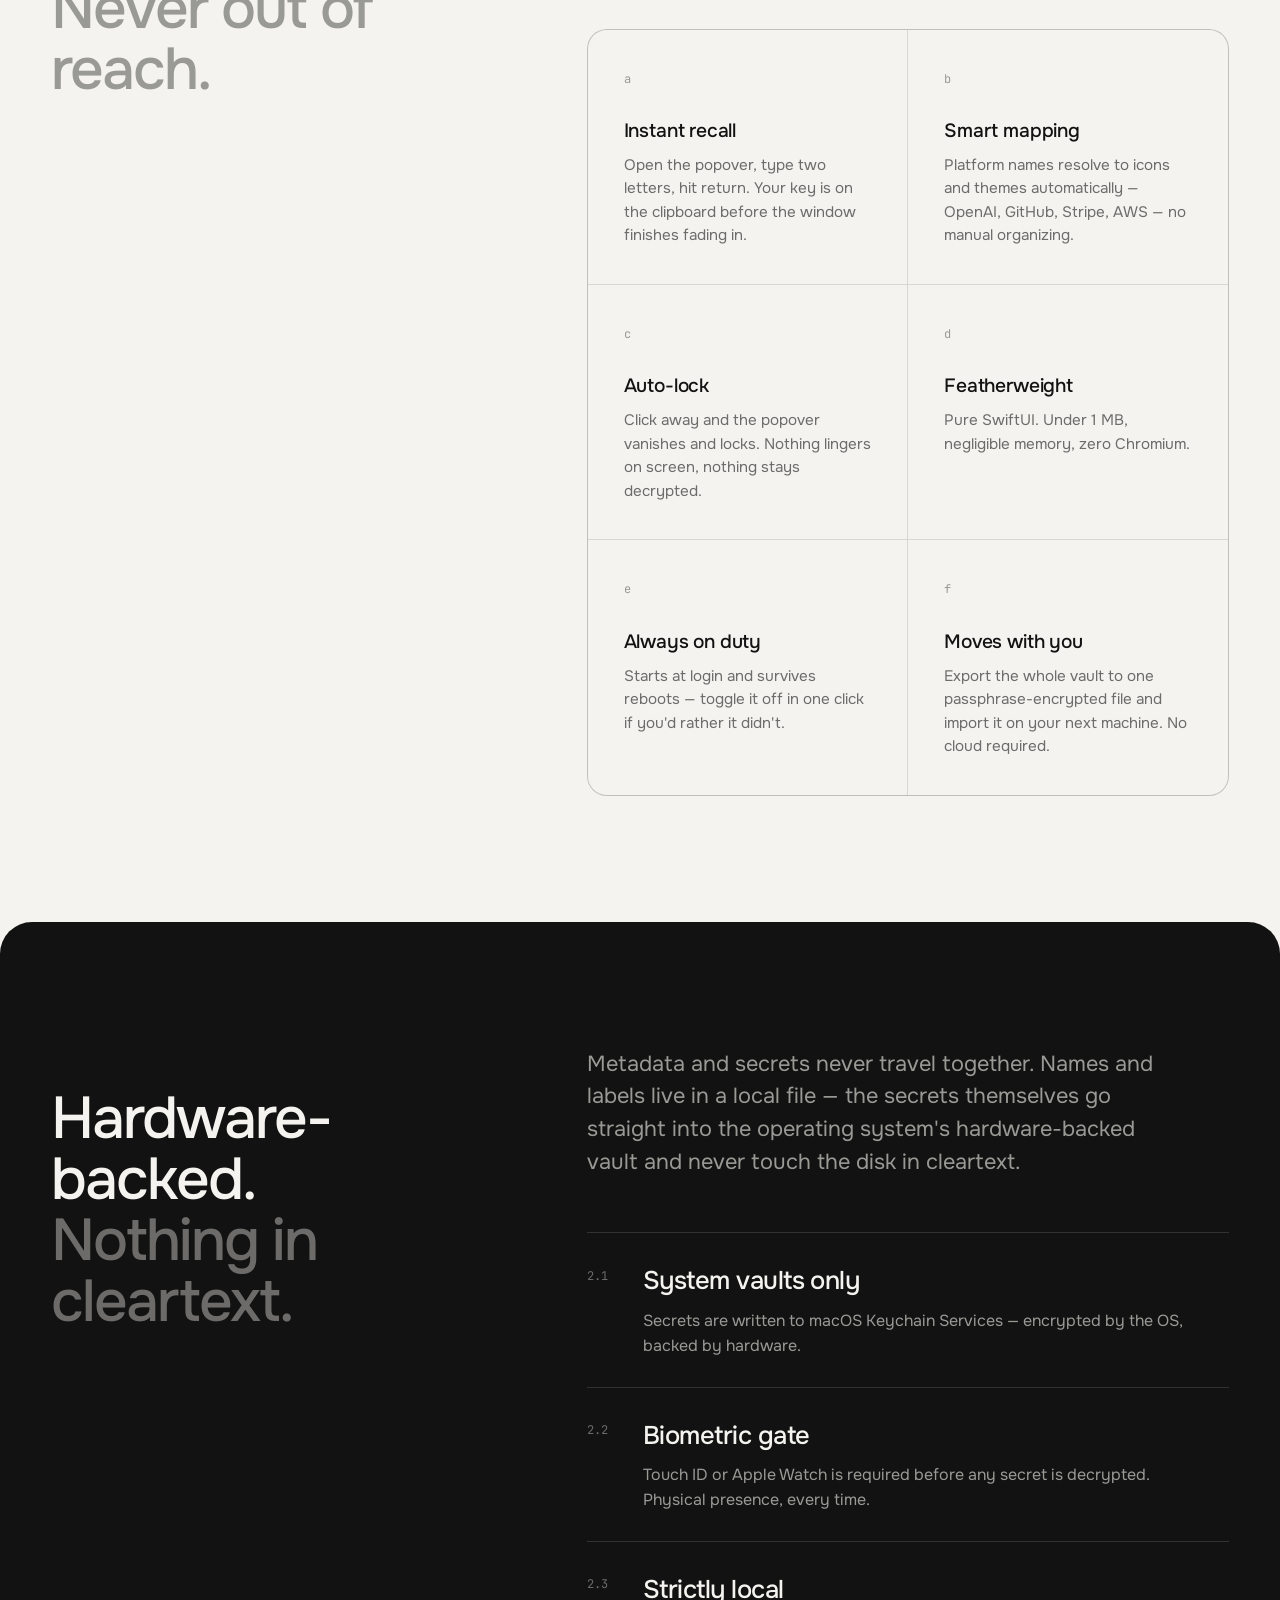
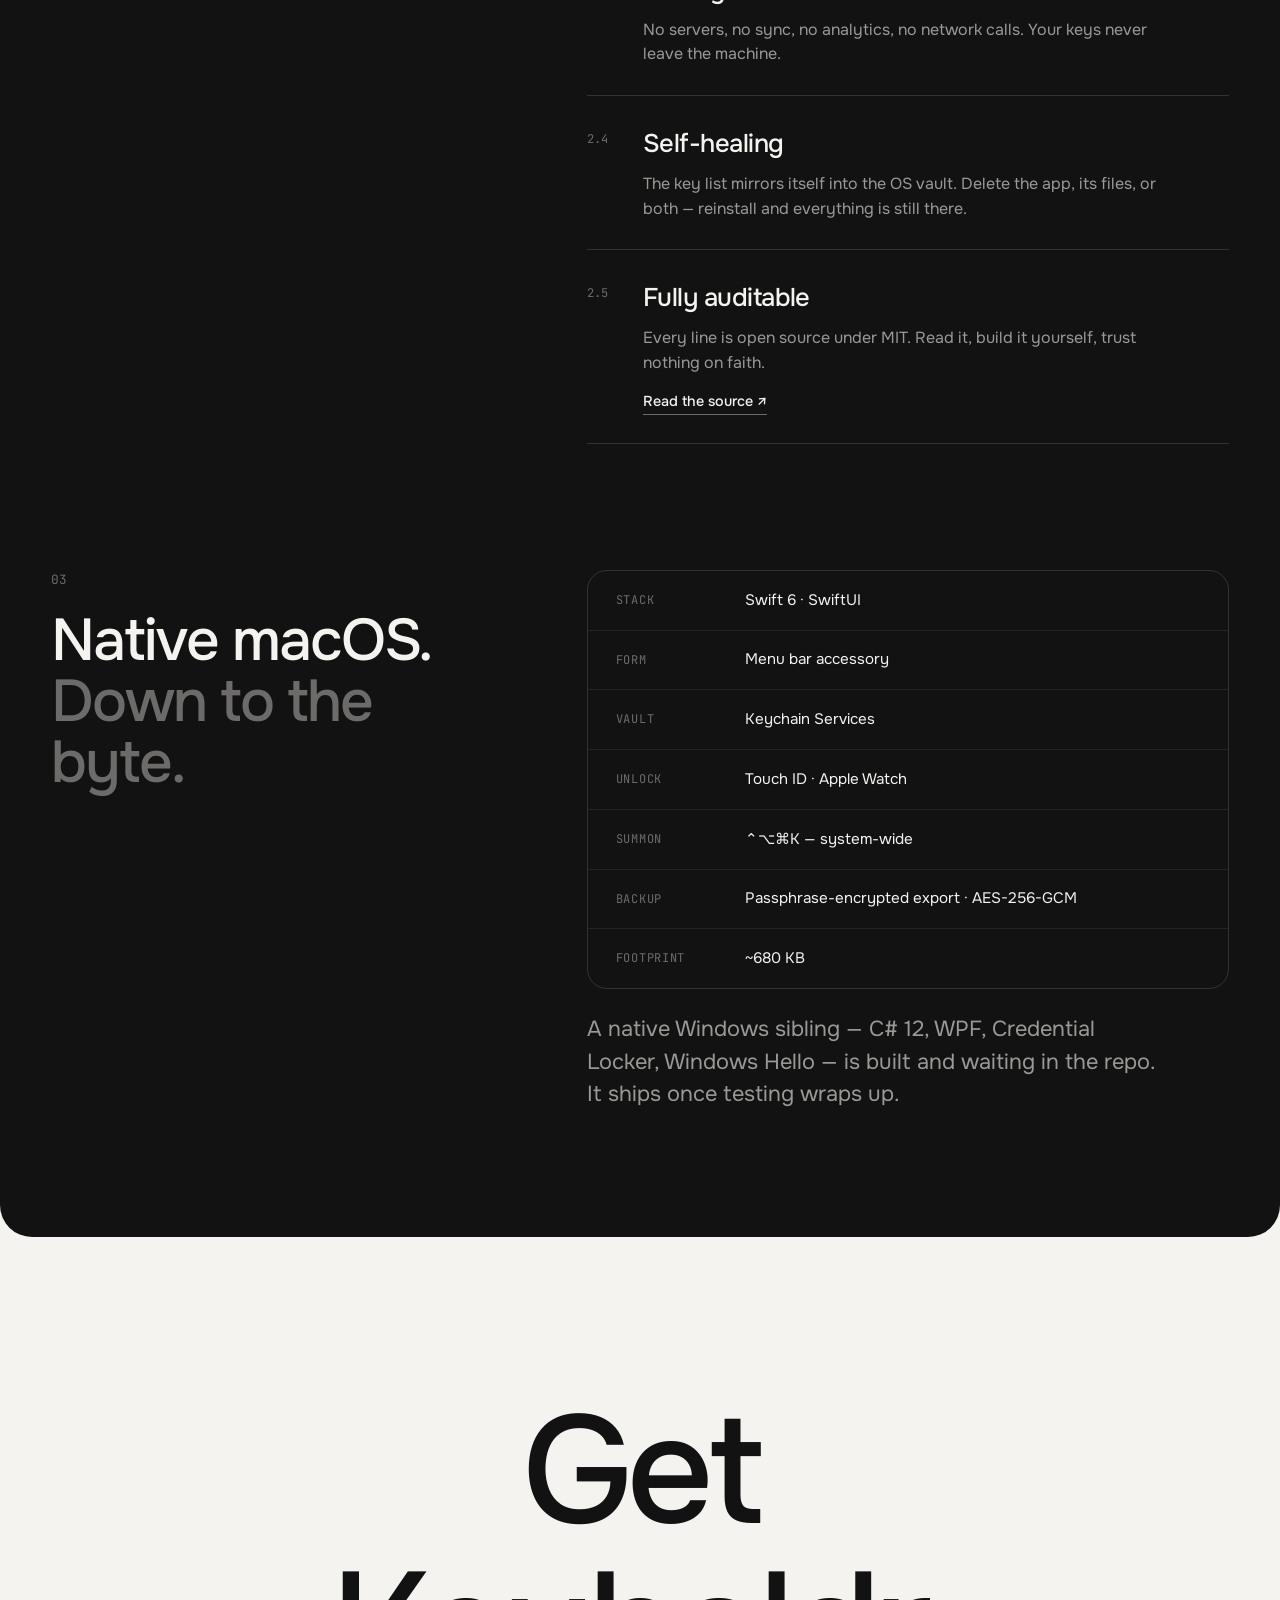
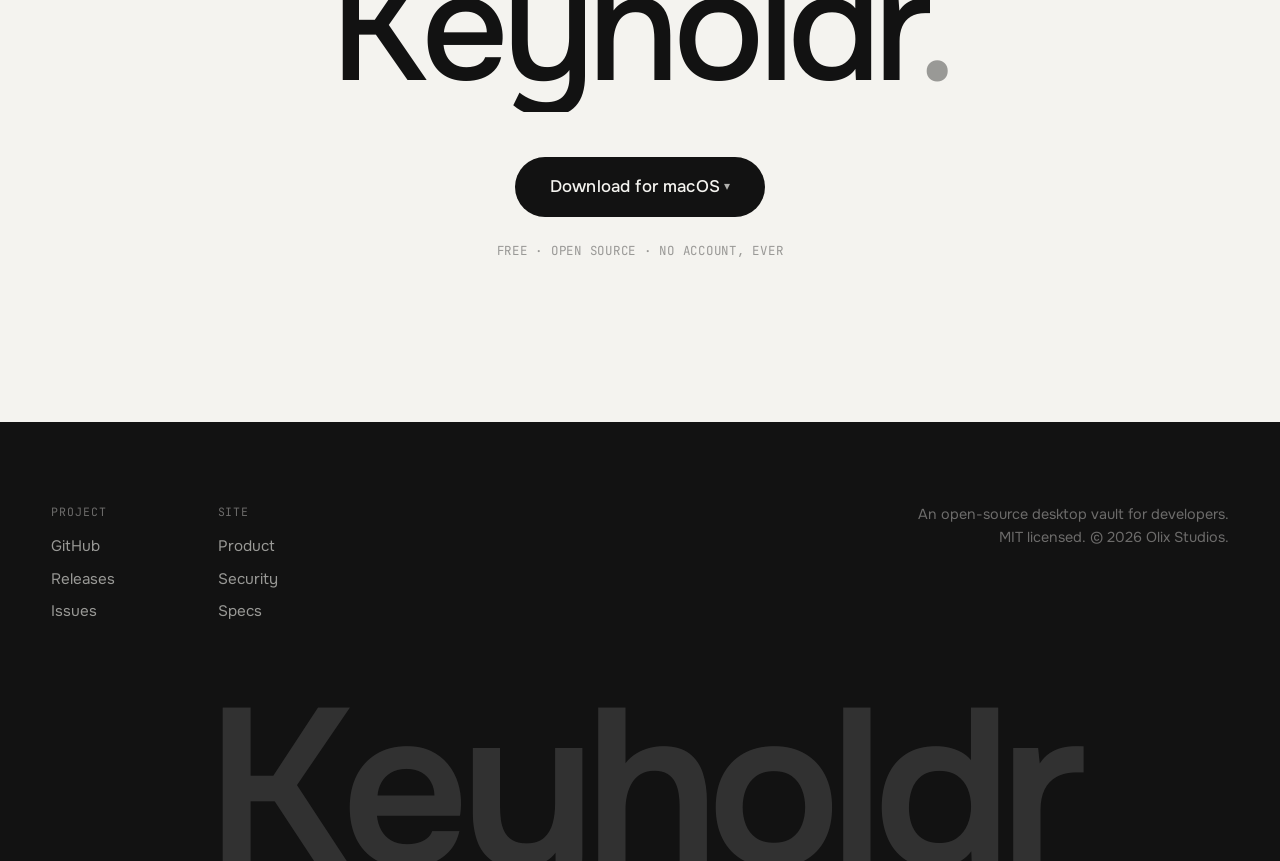
==== commit f08be455: "Replace floating brew chip with a download popover menu The Download for macOS button now opens a sm" ====
--- a/website/index.html
+++ b/website/index.html
@@ -54,12 +54,23 @@
             API&nbsp;keys on the clipboard in a blink.
           </p>
           <div class="hero-actions">
-            <a class="btn btn-solid" href="https://github.com/OlixIgnacious/keyholdr/releases" target="_blank" rel="noopener">Download for macOS</a>
+            <details class="dl-menu">
+              <summary class="btn btn-solid">Download for macOS <span class="dl-caret">▾</span></summary>
+              <div class="dl-pop" role="menu">
+                <a class="dl-row" role="menuitem" href="https://github.com/OlixIgnacious/keyholdr/releases/latest" target="_blank" rel="noopener">
+                  <span class="dl-row-title">Direct download</span>
+                  <span class="dl-row-sub">Keyholdr-macOS .zip · GitHub Releases</span>
+                </a>
+                <button class="dl-row" role="menuitem" type="button" data-copy="brew install --cask olixignacious/tap/keyholdr">
+                  <span class="dl-row-title">Homebrew <span class="dl-copy-hint">click to copy</span></span>
+                  <span class="dl-row-sub"><code>brew install --cask olixignacious/tap/keyholdr</code></span>
+                </button>
+              </div>
+            </details>
             <!-- Windows is hidden until testing on real hardware completes:
             <a class="btn btn-ghost" href="https://github.com/OlixIgnacious/keyholdr/releases" target="_blank" rel="noopener">Download for Windows <sup class="beta-tag">beta</sup></a>
             -->
           </div>
-          <p class="brew-line"><code>brew install --cask olixignacious/tap/keyholdr</code></p>
         </div>
       </div>
 
@@ -250,12 +261,23 @@
         <span class="line-mask"><span class="line">Keyholdr<em>.</em></span></span>
       </h2>
       <div class="cta-actions reveal">
-        <a class="btn btn-solid btn-lg" href="https://github.com/OlixIgnacious/keyholdr/releases" target="_blank" rel="noopener">Download for macOS</a>
+        <details class="dl-menu">
+          <summary class="btn btn-solid btn-lg">Download for macOS <span class="dl-caret">▾</span></summary>
+          <div class="dl-pop" role="menu">
+            <a class="dl-row" role="menuitem" href="https://github.com/OlixIgnacious/keyholdr/releases/latest" target="_blank" rel="noopener">
+              <span class="dl-row-title">Direct download</span>
+              <span class="dl-row-sub">Keyholdr-macOS .zip · GitHub Releases</span>
+            </a>
+            <button class="dl-row" role="menuitem" type="button" data-copy="brew install --cask olixignacious/tap/keyholdr">
+              <span class="dl-row-title">Homebrew <span class="dl-copy-hint">click to copy</span></span>
+              <span class="dl-row-sub"><code>brew install --cask olixignacious/tap/keyholdr</code></span>
+            </button>
+          </div>
+        </details>
         <!-- Windows is hidden until testing on real hardware completes:
         <a class="btn btn-ghost btn-lg" href="https://github.com/OlixIgnacious/keyholdr/releases" target="_blank" rel="noopener">Download for Windows <sup class="beta-tag">beta</sup></a>
         -->
       </div>
-      <p class="cta-note reveal">or <code class="brew-code">brew install --cask olixignacious/tap/keyholdr</code></p>
       <p class="cta-note reveal">Free · open source · no account, ever</p>
     </section>
 
--- a/website/index.css
+++ b/website/index.css
@@ -222,19 +222,63 @@
   text-wrap: pretty;
 }
 .hero-actions { display: flex; flex-wrap: wrap; gap: 0.75rem; }
-.brew-line {
-  margin-top: 1rem;
-  font-family: var(--font-mono);
-  font-size: 0.78rem;
+
+/* Download menu — a popover, like the product */
+.dl-menu { position: relative; display: inline-block; }
+.dl-menu > summary { list-style: none; cursor: pointer; user-select: none; }
+.dl-menu > summary::-webkit-details-marker { display: none; }
+.dl-caret {
+  display: inline-block;
+  font-size: 0.7em;
+  opacity: 0.7;
+  margin-left: 0.35em;
+  transition: transform 0.2s ease;
+}
+.dl-menu[open] .dl-caret { transform: rotate(180deg); }
+.dl-pop {
+  position: absolute;
+  top: calc(100% + 0.6rem);
+  left: 0;
+  min-width: 21rem;
+  max-width: min(23rem, calc(100vw - 2rem));
+  padding: 0.4rem;
+  background: var(--paper);
+  border: 1px solid var(--ink-12);
+  border-radius: 1rem;
+  box-shadow: 0 18px 40px rgba(18, 18, 18, 0.14);
+  text-align: left;
+  z-index: 50;
+}
+.dl-row {
+  display: block;
+  width: 100%;
+  padding: 0.7rem 0.85rem;
+  border: 0;
+  border-radius: 0.7rem;
+  background: none;
+  font: inherit;
+  color: var(--ink);
+  text-decoration: none;
+  cursor: pointer;
+}
+.dl-row:hover { background: var(--ink-06); }
+.dl-row + .dl-row { margin-top: 0.15rem; }
+.dl-row-title { display: block; font-weight: 500; font-size: 0.92rem; }
+.dl-row-sub {
+  display: block;
+  margin-top: 0.25rem;
+  font-family: var(--font-mono);
+  font-size: 0.72rem;
   color: var(--ink-60);
 }
-.brew-line code,
-.brew-code {
-  padding: 0.45em 0.7em;
-  border: 1px solid var(--ink-12);
-  border-radius: 0.5rem;
-  background: var(--ink-06);
-}
+.dl-copy-hint {
+  font-family: var(--font-mono);
+  font-size: 0.65rem;
+  letter-spacing: 0.04em;
+  color: var(--ink-40);
+  margin-left: 0.5rem;
+}
+.cta-actions .dl-pop { left: 50%; transform: translateX(-50%); }
 
 /* ---- Hero demo window ---- */
 
@@ -630,7 +674,6 @@
   gap: 0.85rem;
   margin-top: clamp(2.5rem, 6vh, 4rem);
 }
-.cta-note + .cta-note { margin-top: 0.75rem; }
 .cta-note {
   margin-top: 1.5rem;
   font-family: var(--font-mono);
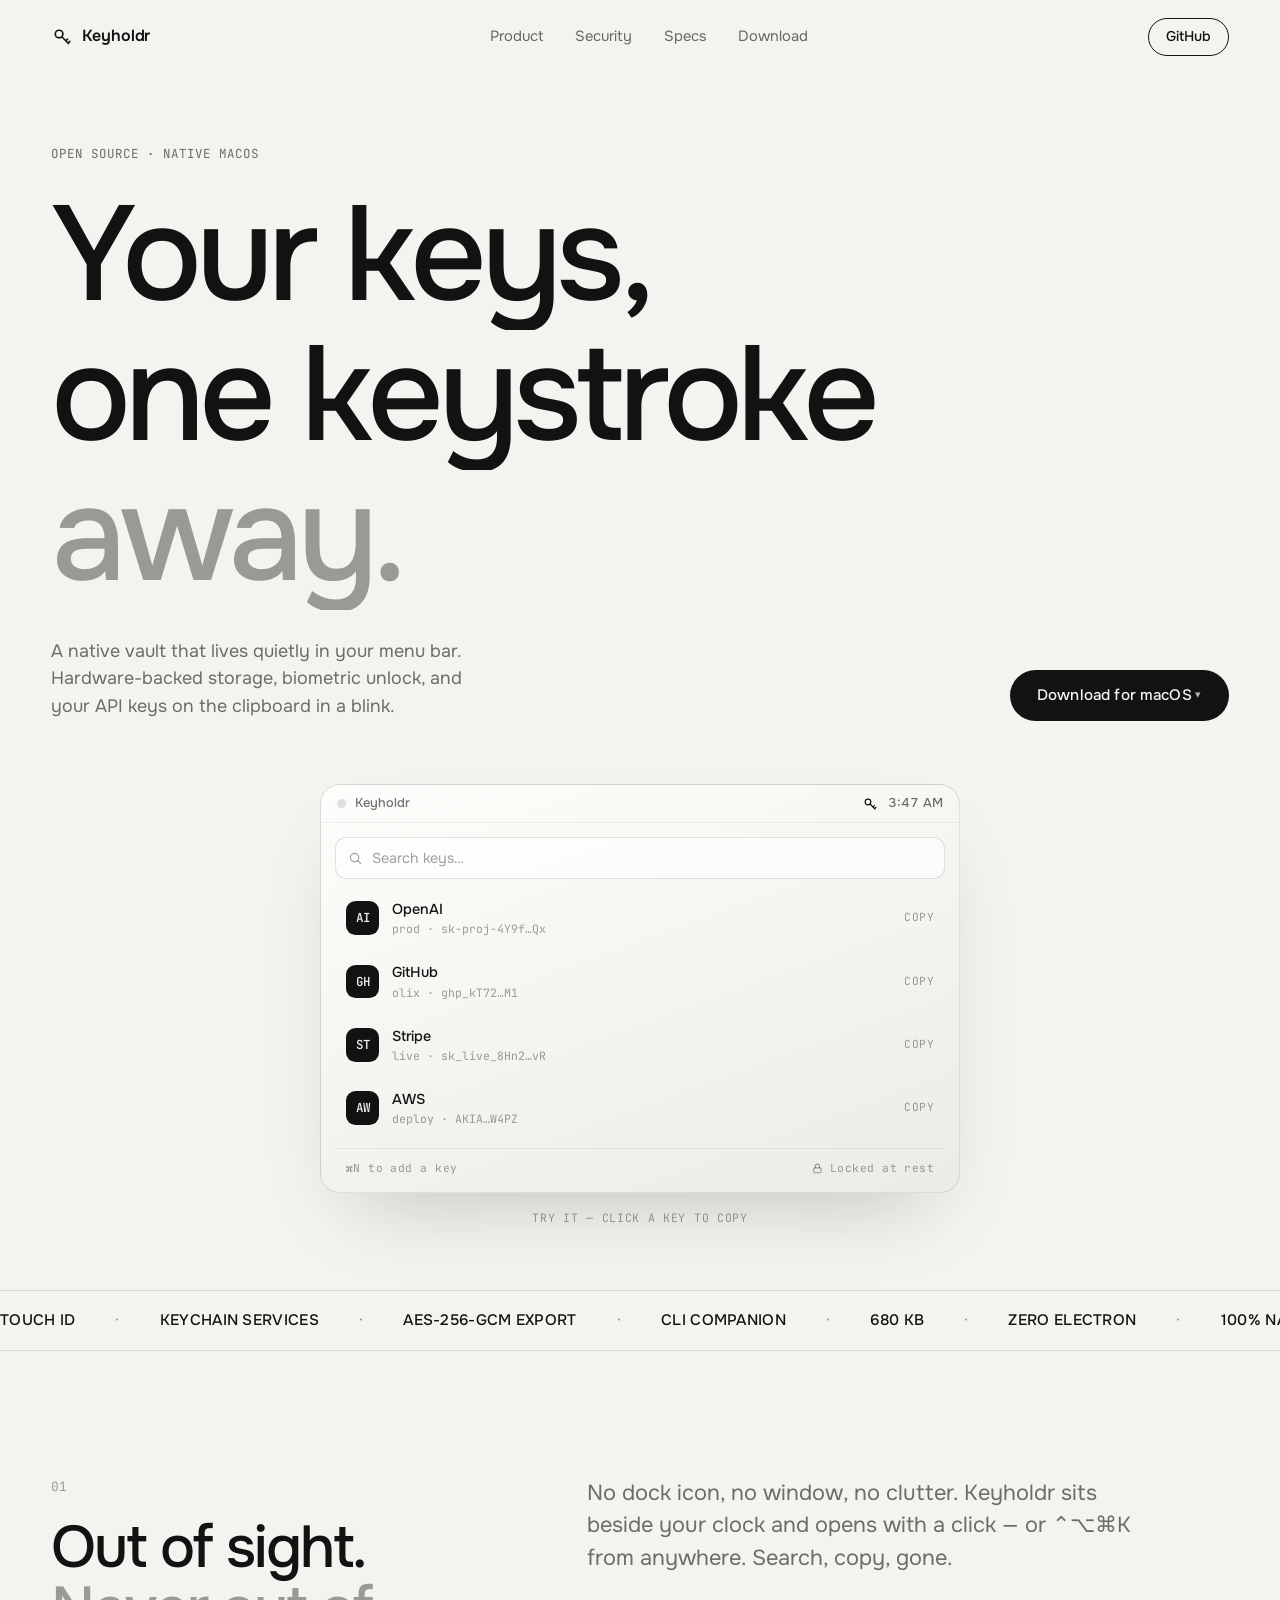
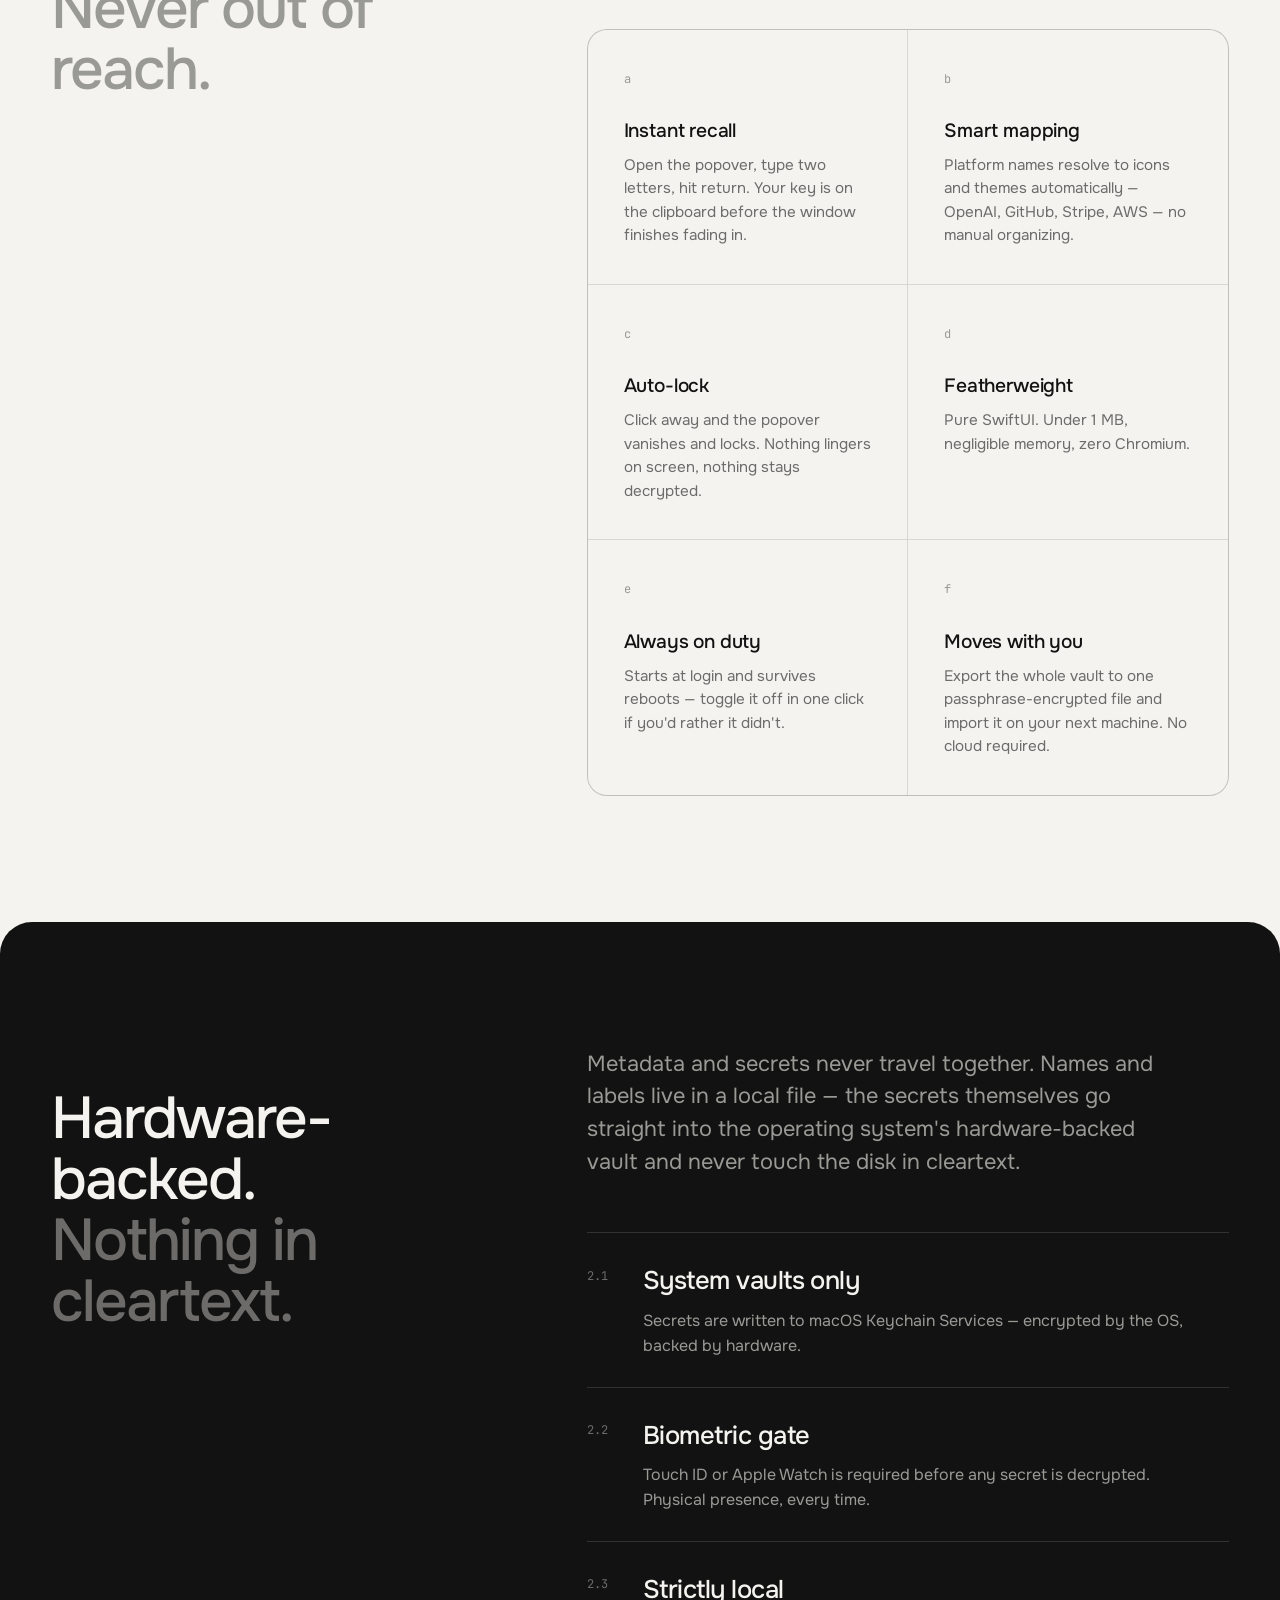
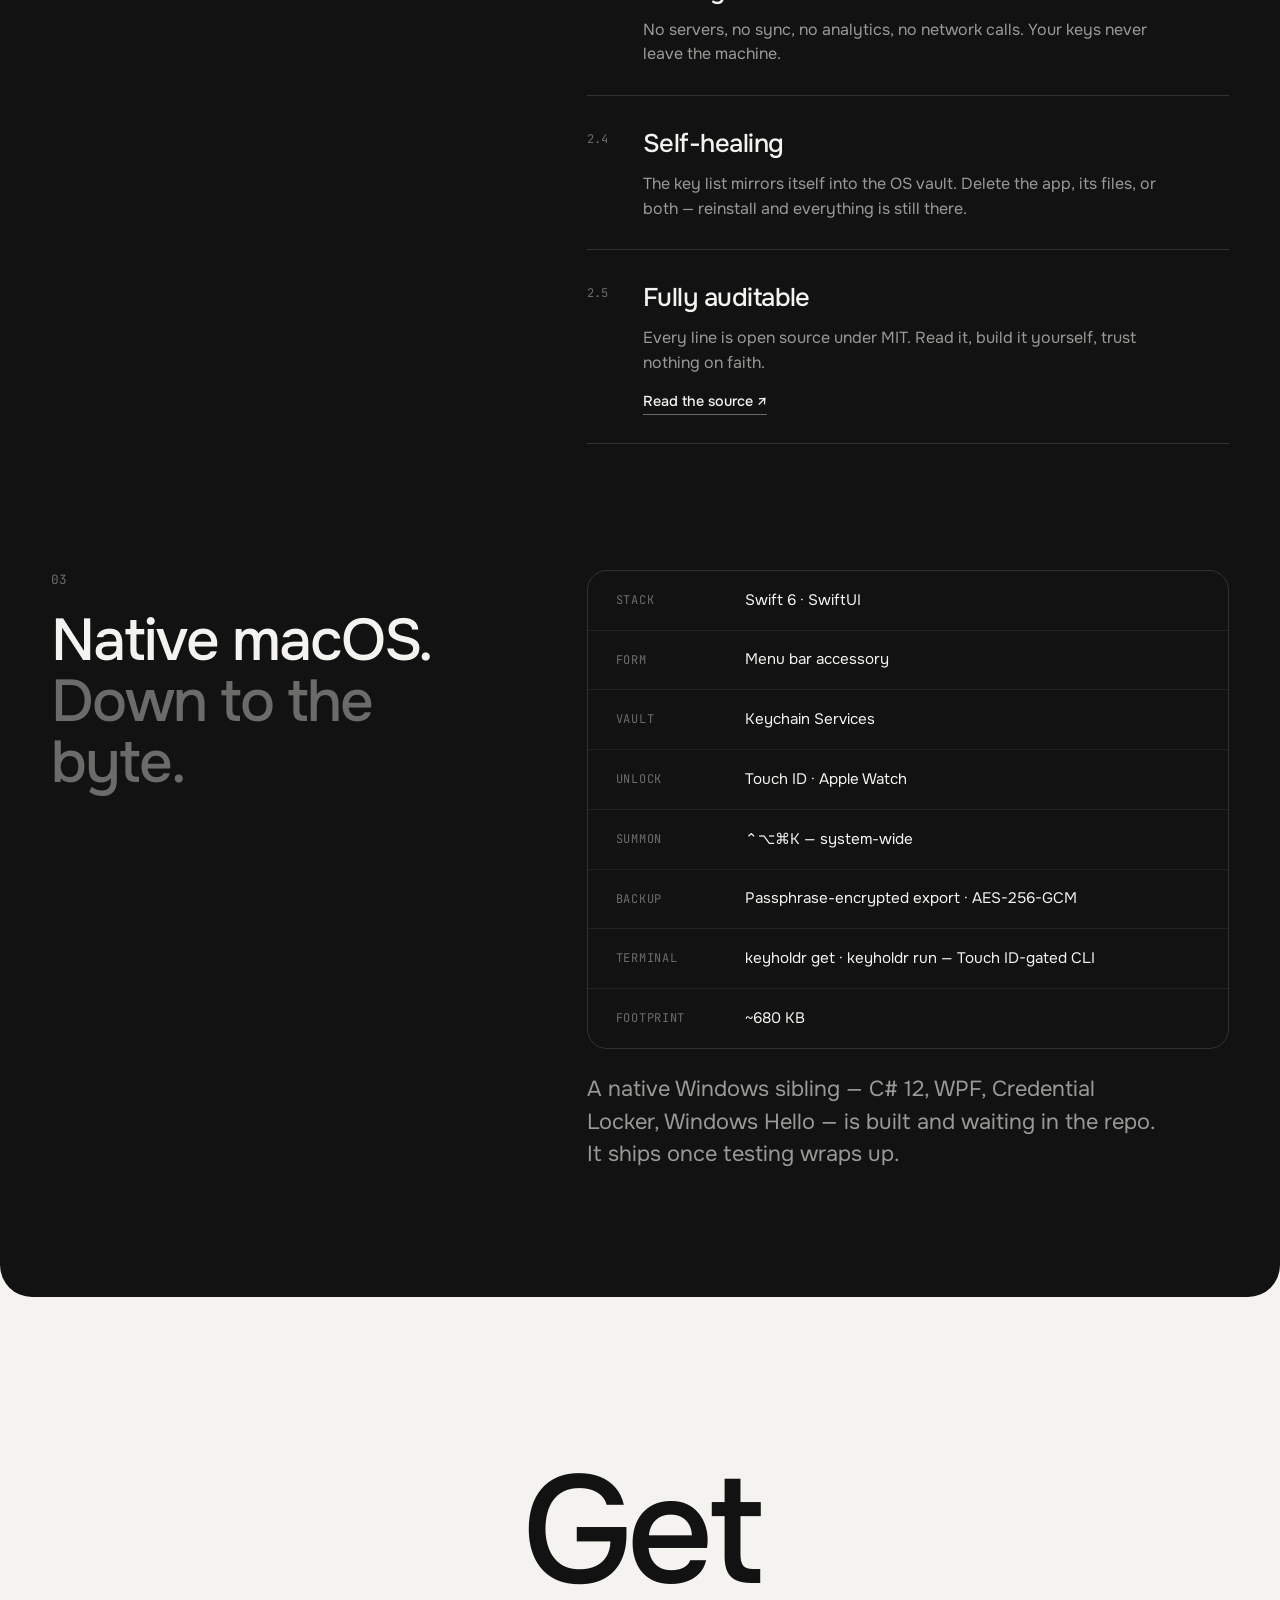
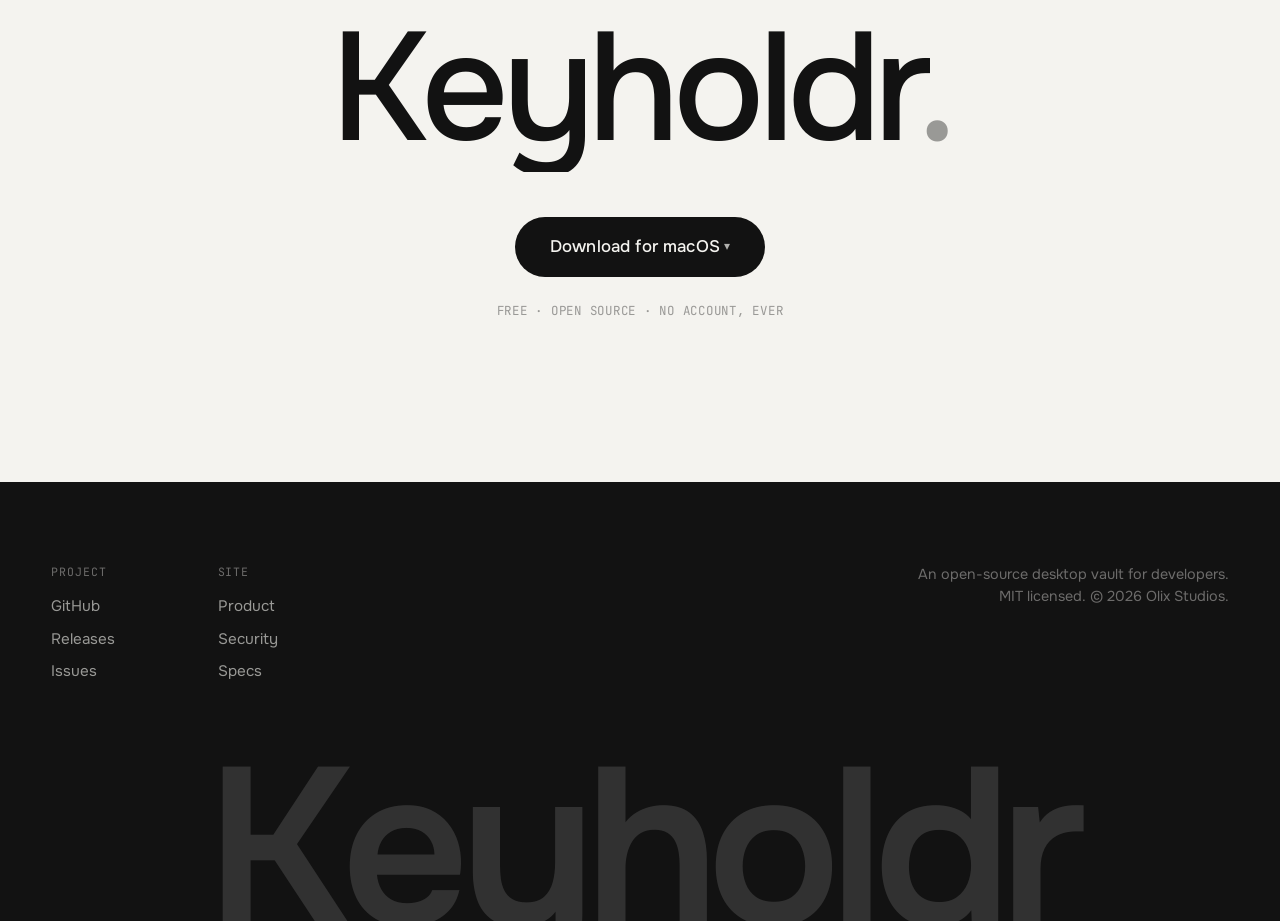
==== commit aa3c0923: "Add terminal companion CLI and key rotation age hints Package restructured around a shared KeyholdrK" ====
--- a/website/index.html
+++ b/website/index.html
@@ -121,6 +121,7 @@
         <span>Touch ID</span><i>·</i>
         <span>Keychain Services</span><i>·</i>
         <span>AES-256-GCM export</span><i>·</i>
+        <span>CLI companion</span><i>·</i>
         <span>680 KB</span><i>·</i>
         <span>Zero Electron</span><i>·</i>
         <span>100% native</span><i>·</i>
@@ -242,6 +243,9 @@
           </div>
           <div class="specs-row">
             <span>Backup</span><span>Passphrase-encrypted export · AES-256-GCM</span>
+          </div>
+          <div class="specs-row">
+            <span>Terminal</span><span>keyholdr get · keyholdr run — Touch ID-gated CLI</span>
           </div>
           <div class="specs-row">
             <span>Footprint</span><span>~680 KB</span>
--- a/website/index.css
+++ b/website/index.css
@@ -239,9 +239,9 @@
   position: absolute;
   top: calc(100% + 0.6rem);
   left: 0;
-  min-width: 21rem;
-  max-width: min(23rem, calc(100vw - 2rem));
-  padding: 0.4rem;
+  min-width: 28rem;
+  max-width: min(29rem, calc(100vw - 2rem));
+  padding: 0.5rem;
   background: var(--paper);
   border: 1px solid var(--ink-12);
   border-radius: 1rem;
@@ -249,36 +249,62 @@
   text-align: left;
   z-index: 50;
 }
+/* Roll in: the panel sweeps open from its right edge toward the button.
+   No fade — the revealed part is at full strength, the sweep is the show. */
+.dl-pop {
+  transform-origin: top left;
+}
+.dl-pop.is-rolling {
+  animation: dl-roll-in 0.35s cubic-bezier(0.2, 0.8, 0.3, 1);
+}
+@keyframes dl-roll-in {
+  from {
+    clip-path: inset(0 0 0 100%);
+    transform: translateY(-4px);
+  }
+  to {
+    clip-path: inset(0 0 0 0);
+    transform: translateY(0);
+  }
+}
+@media (prefers-reduced-motion: reduce) {
+  .dl-pop.is-rolling { animation: none; }
+}
 .dl-row {
   display: block;
   width: 100%;
-  padding: 0.7rem 0.85rem;
+  padding: 0.75rem 1.1rem;
   border: 0;
   border-radius: 0.7rem;
   background: none;
   font: inherit;
   color: var(--ink);
   text-decoration: none;
+  text-align: left; /* buttons center text by default */
   cursor: pointer;
 }
 .dl-row:hover { background: var(--ink-06); }
 .dl-row + .dl-row { margin-top: 0.15rem; }
-.dl-row-title { display: block; font-weight: 500; font-size: 0.92rem; }
+.dl-row-title { display: block; font-weight: 500; font-size: 1rem; }
 .dl-row-sub {
   display: block;
-  margin-top: 0.25rem;
-  font-family: var(--font-mono);
-  font-size: 0.72rem;
+  margin-top: 0.3rem;
+  font-family: var(--font-mono);
+  font-size: 0.78rem;
   color: var(--ink-60);
 }
 .dl-copy-hint {
   font-family: var(--font-mono);
-  font-size: 0.65rem;
+  font-size: 0.7rem;
   letter-spacing: 0.04em;
   color: var(--ink-40);
   margin-left: 0.5rem;
 }
-.cta-actions .dl-pop { left: 50%; transform: translateX(-50%); }
+/* Right-anchor when the panel would cross the viewport edge (set by JS) */
+.dl-pop.is-flipped { left: auto; right: 0; transform-origin: top right; }
+/* `translate` (not `transform`) so the centering survives the keyframes */
+.cta-actions .dl-pop { left: 50%; translate: -50% 0; transform-origin: top center; }
+.cta-actions .dl-pop.is-flipped { left: auto; translate: 0; }
 
 /* ---- Hero demo window ---- */
 
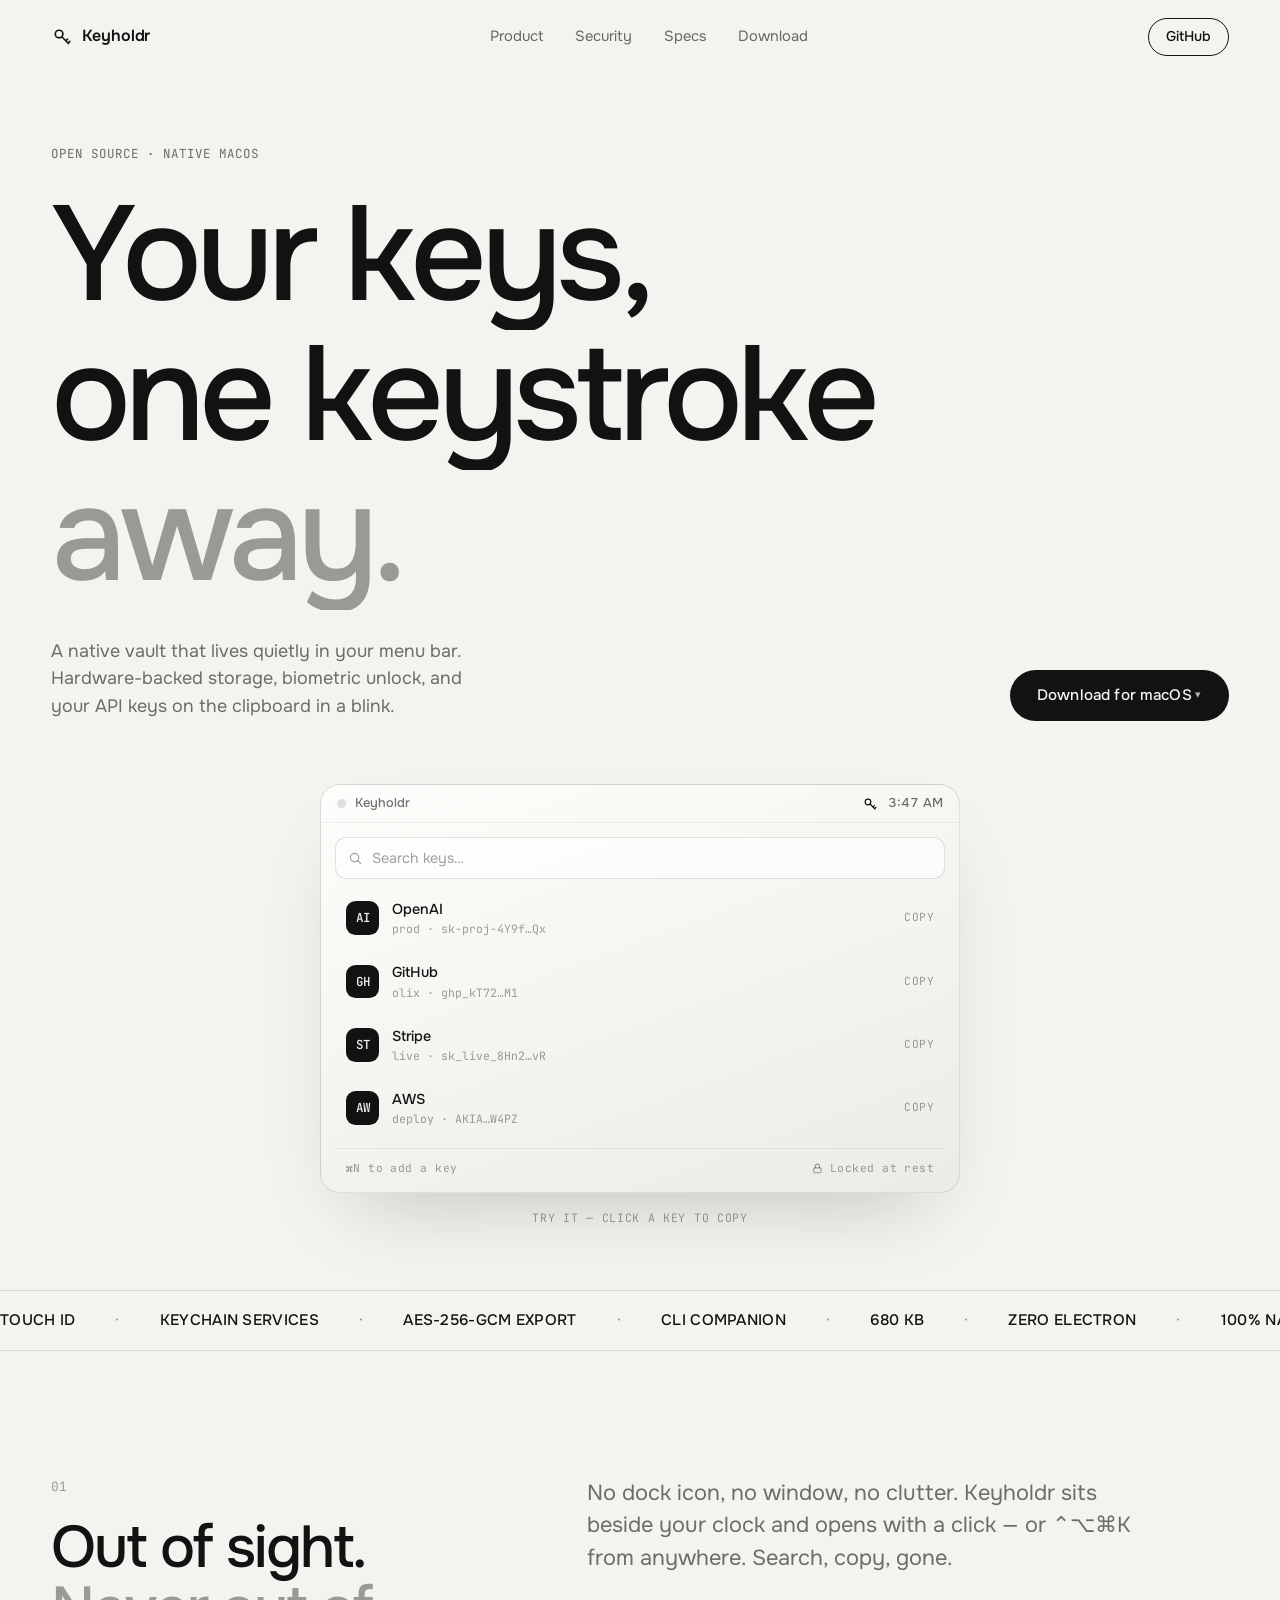
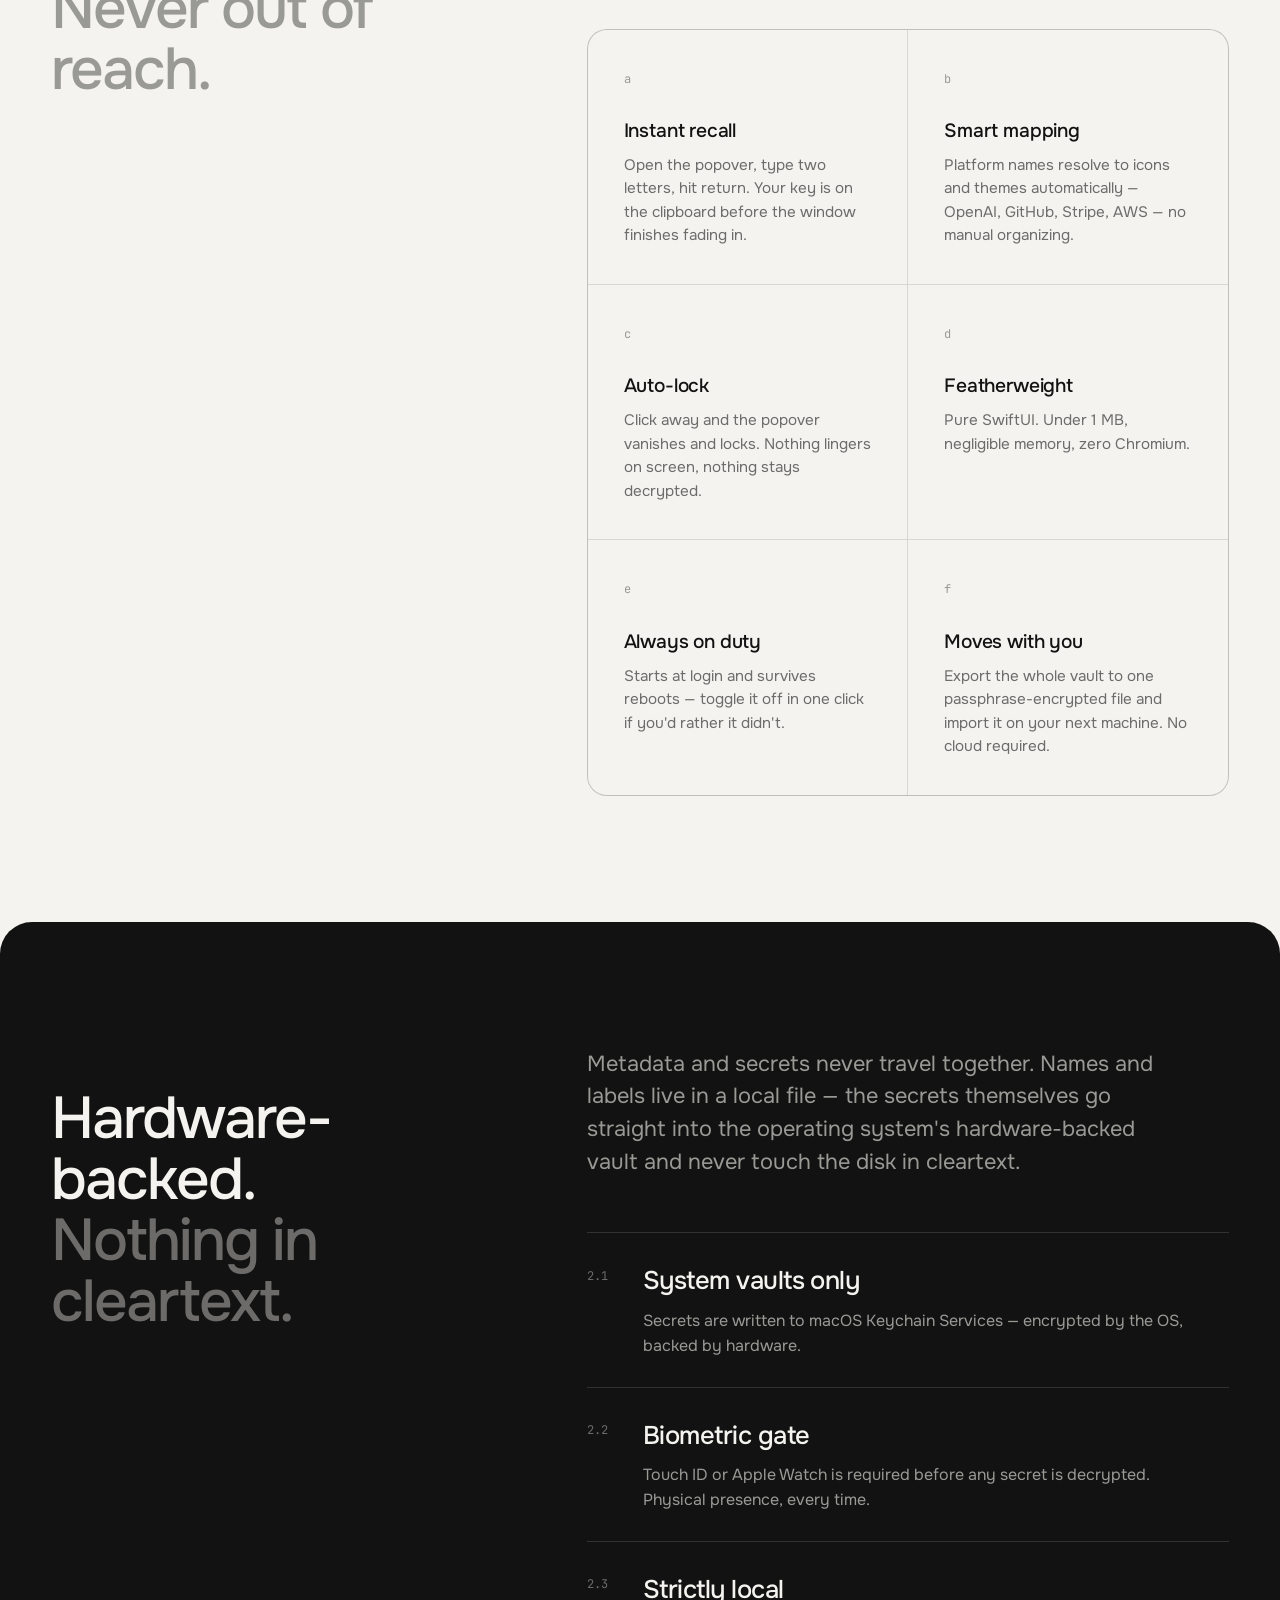
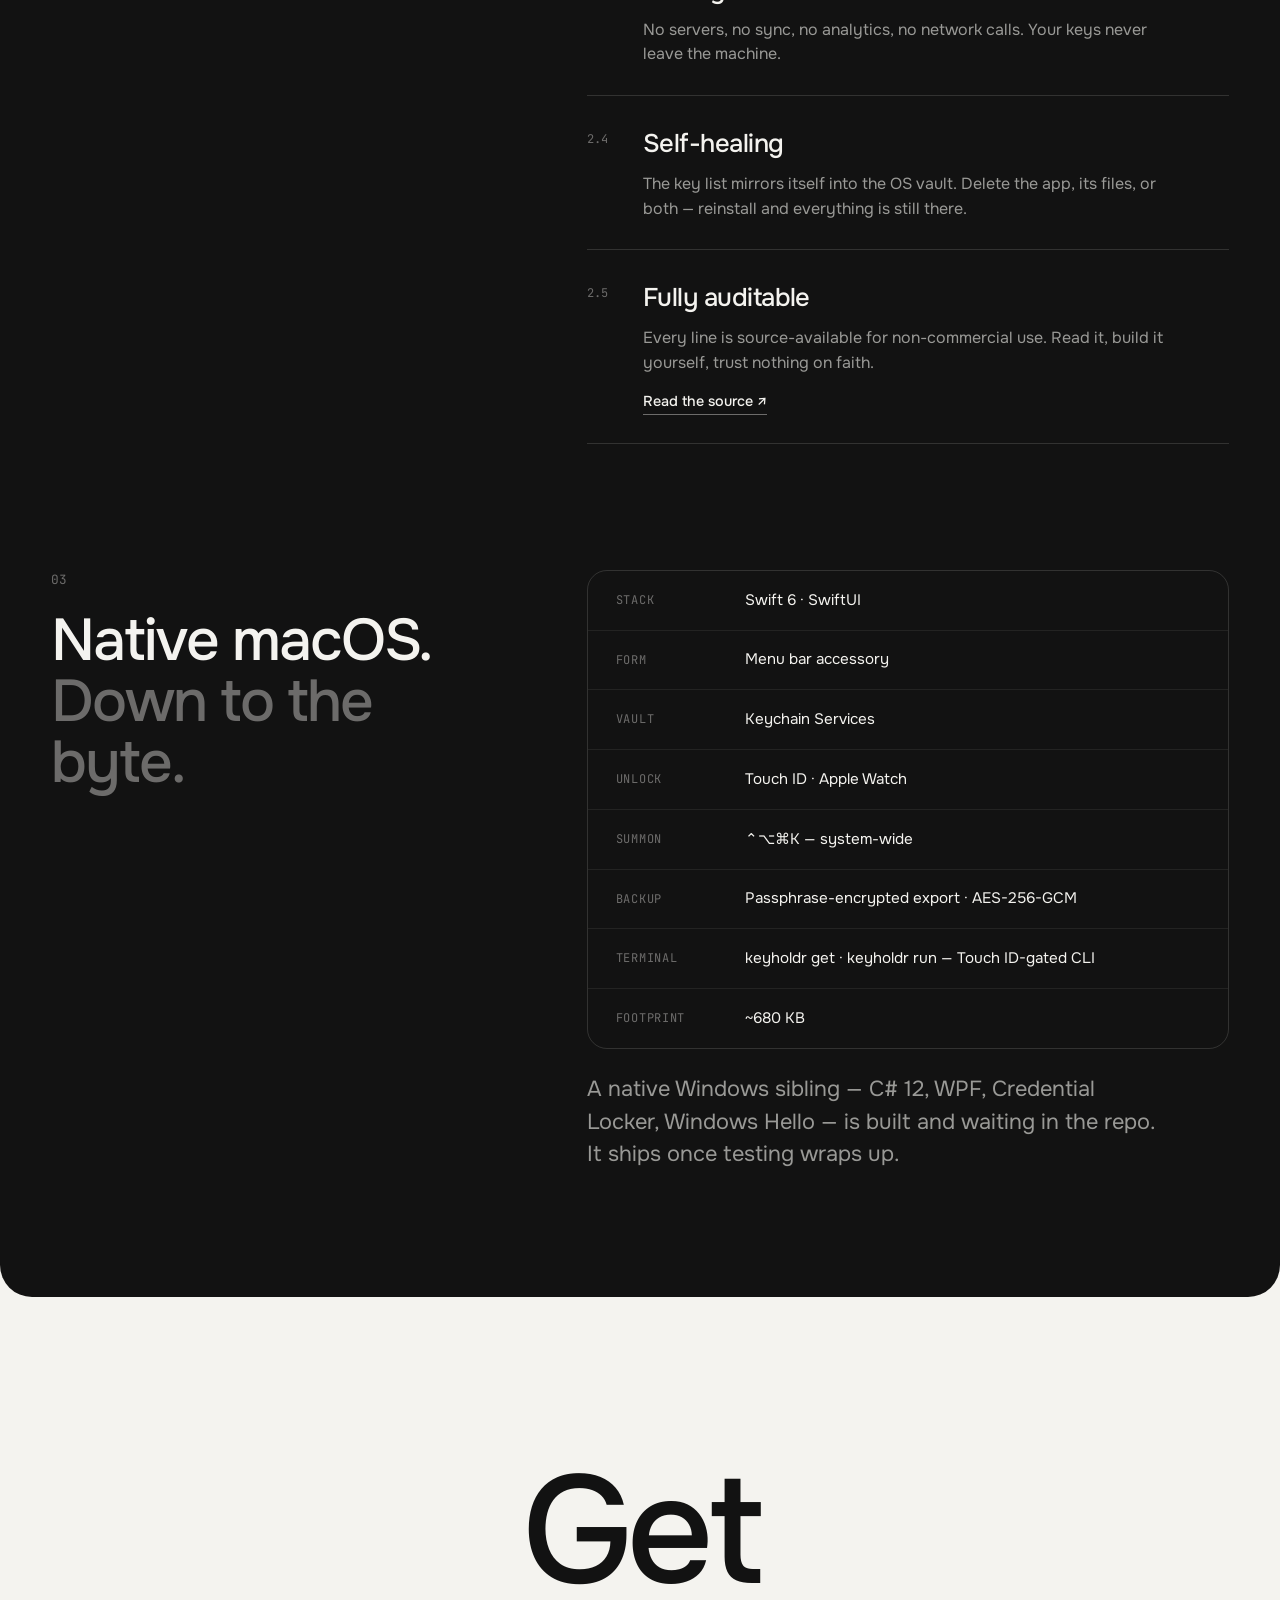
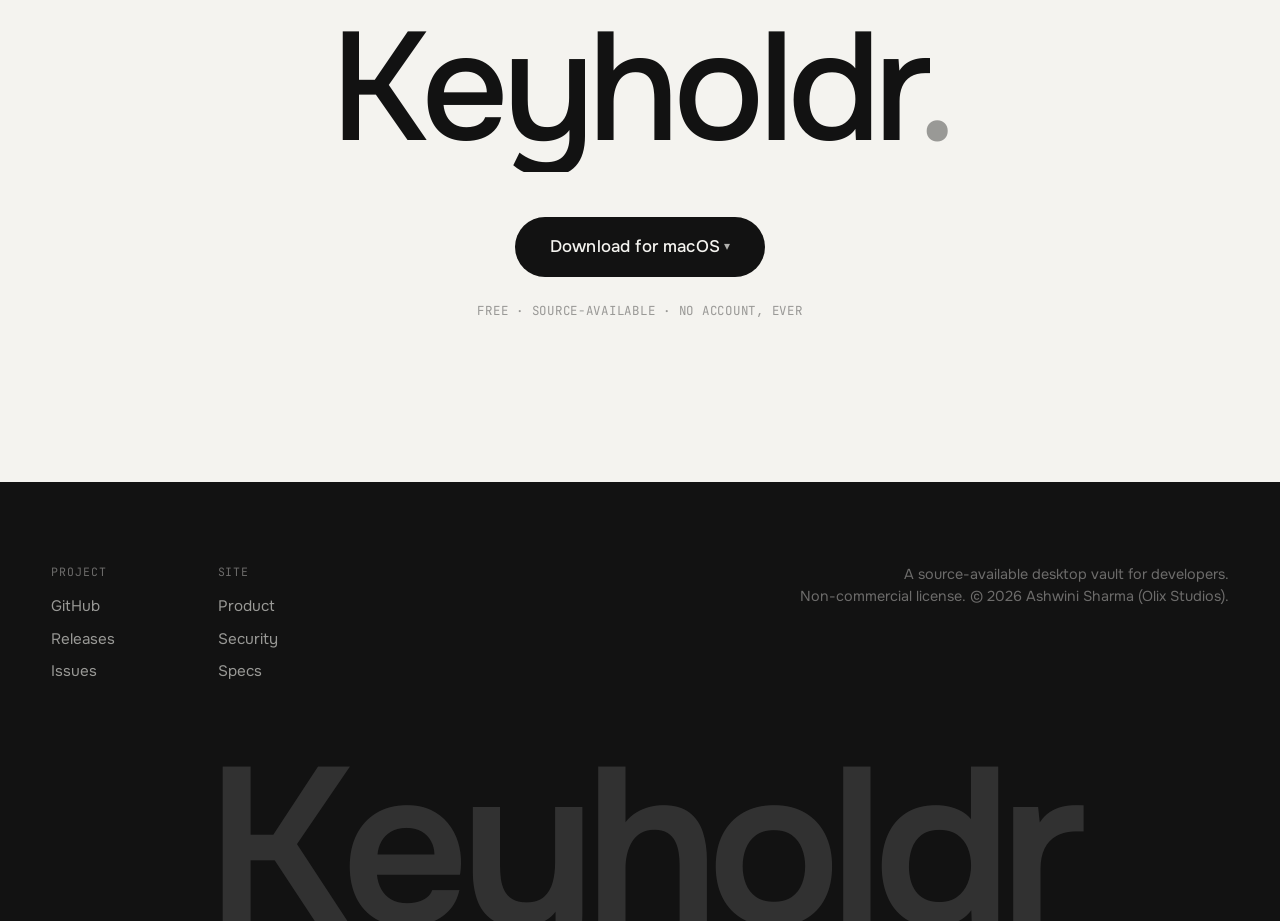
==== commit 3b760954: "Switch to a non-commercial license and document the CLI Replace MIT with the Keyholdr Non-Commercial" ====
--- a/website/index.html
+++ b/website/index.html
@@ -4,7 +4,7 @@
   <meta charset="UTF-8">
   <meta name="viewport" content="width=device-width, initial-scale=1.0, viewport-fit=cover">
   <title>Keyholdr — Your keys, one keystroke away</title>
-  <meta name="description" content="Keyholdr is a native, open-source menu bar vault for API keys. Hardware-backed storage, Touch ID unlock, under 1 MB.">
+  <meta name="description" content="Keyholdr is a native, source-available menu bar vault for API keys. Hardware-backed storage, Touch ID unlock, under 1 MB.">
 
   <link rel="preconnect" href="https://fonts.googleapis.com">
   <link rel="preconnect" href="https://fonts.gstatic.com" crossorigin>
@@ -125,7 +125,7 @@
         <span>680 KB</span><i>·</i>
         <span>Zero Electron</span><i>·</i>
         <span>100% native</span><i>·</i>
-        <span>MIT licensed</span><i>·</i>
+        <span>Source-available</span><i>·</i>
       </div>
     </div>
 
@@ -211,7 +211,7 @@
           <li class="ledger-row reveal">
             <span class="ledger-no">2.5</span>
             <h3>Fully auditable</h3>
-            <p>Every line is open source under MIT. Read it, build it yourself, trust nothing on faith.</p>
+            <p>Every line is source-available for non-commercial use. Read it, build it yourself, trust nothing on faith.</p>
             <a class="ledger-link" href="https://github.com/OlixIgnacious/keyholdr" target="_blank" rel="noopener">Read the source ↗</a>
           </li>
         </ul>
@@ -282,7 +282,7 @@
         <a class="btn btn-ghost btn-lg" href="https://github.com/OlixIgnacious/keyholdr/releases" target="_blank" rel="noopener">Download for Windows <sup class="beta-tag">beta</sup></a>
         -->
       </div>
-      <p class="cta-note reveal">Free · open source · no account, ever</p>
+      <p class="cta-note reveal">Free · source-available · no account, ever</p>
     </section>
 
   </main>
@@ -303,8 +303,8 @@
         <a href="#specs">Specs</a>
       </div>
       <p class="footer-note">
-        An open-source desktop vault for developers.<br>
-        MIT licensed. © 2026 Olix Studios.
+        A source-available desktop vault for developers.<br>
+        Non-commercial license. © 2026 Ashwini Sharma (Olix Studios).
       </p>
     </div>
     <div class="footer-wordmark" aria-hidden="true">Keyholdr</div>
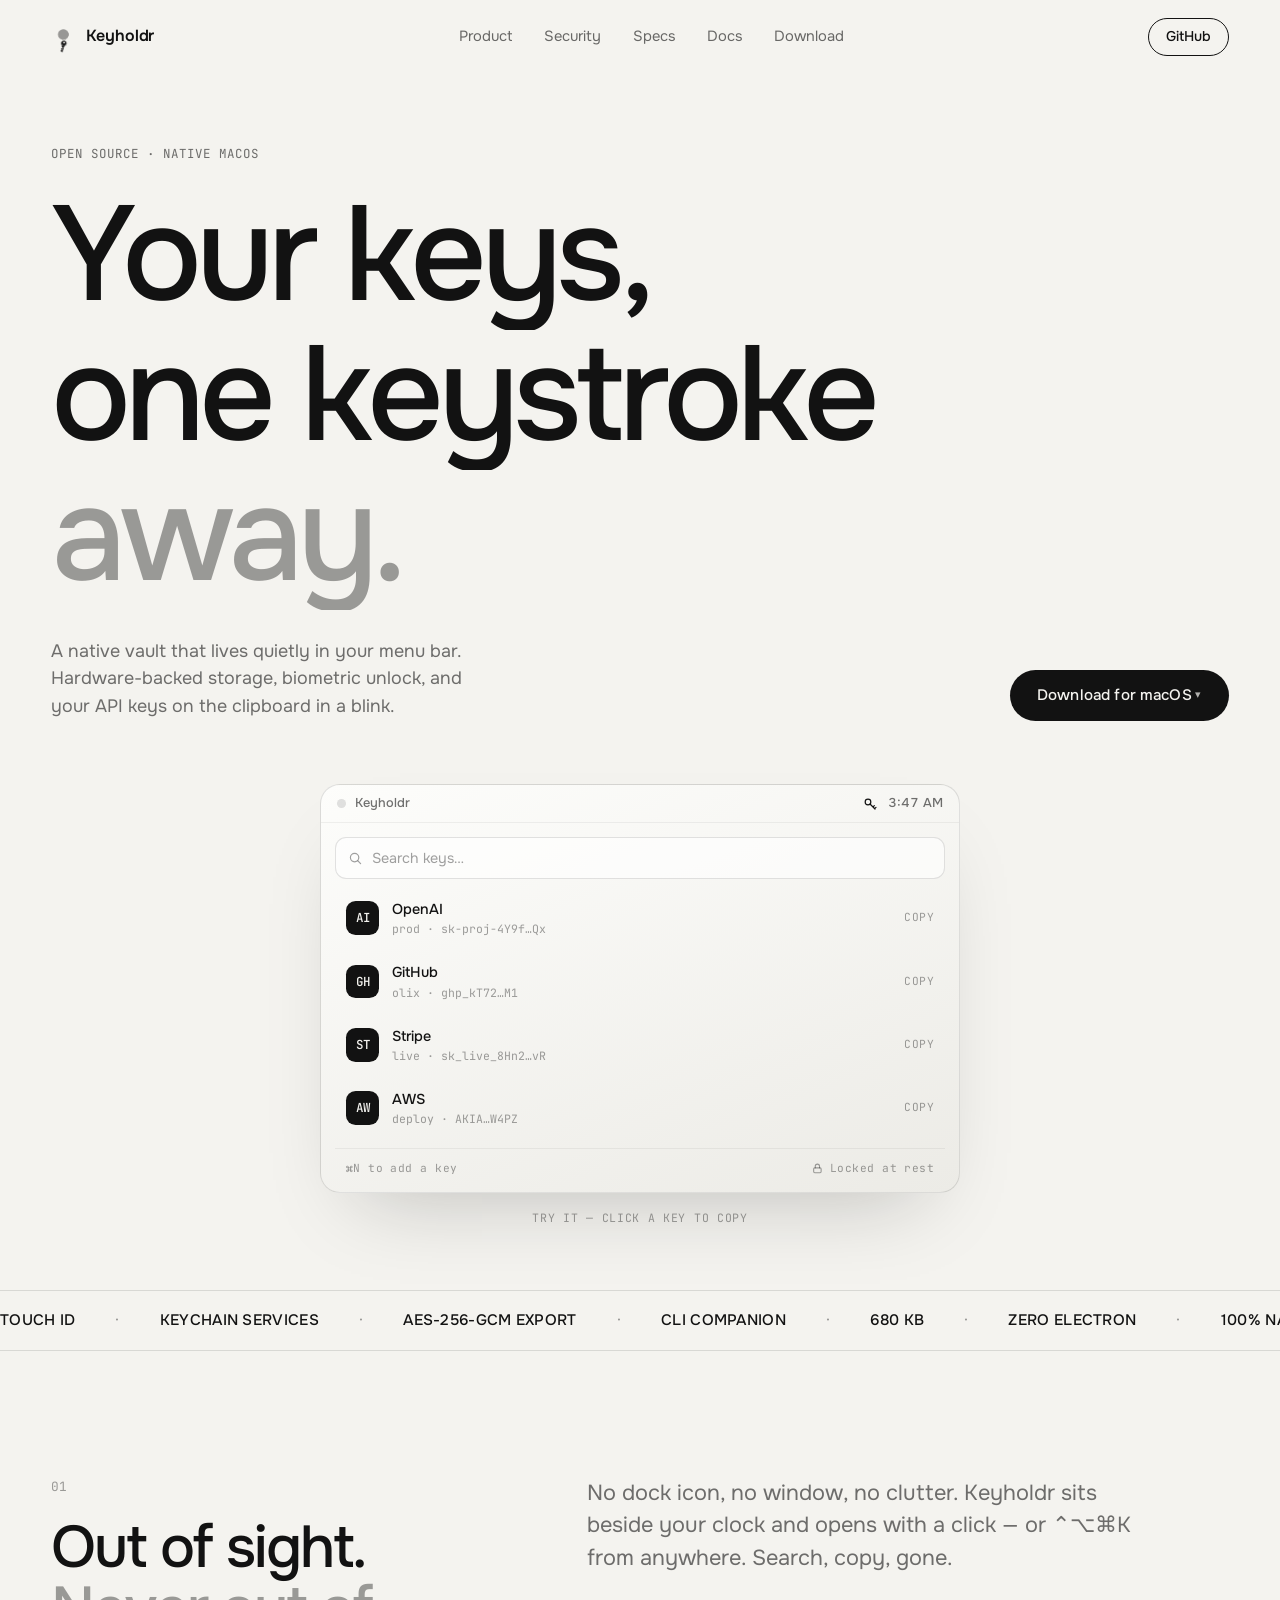
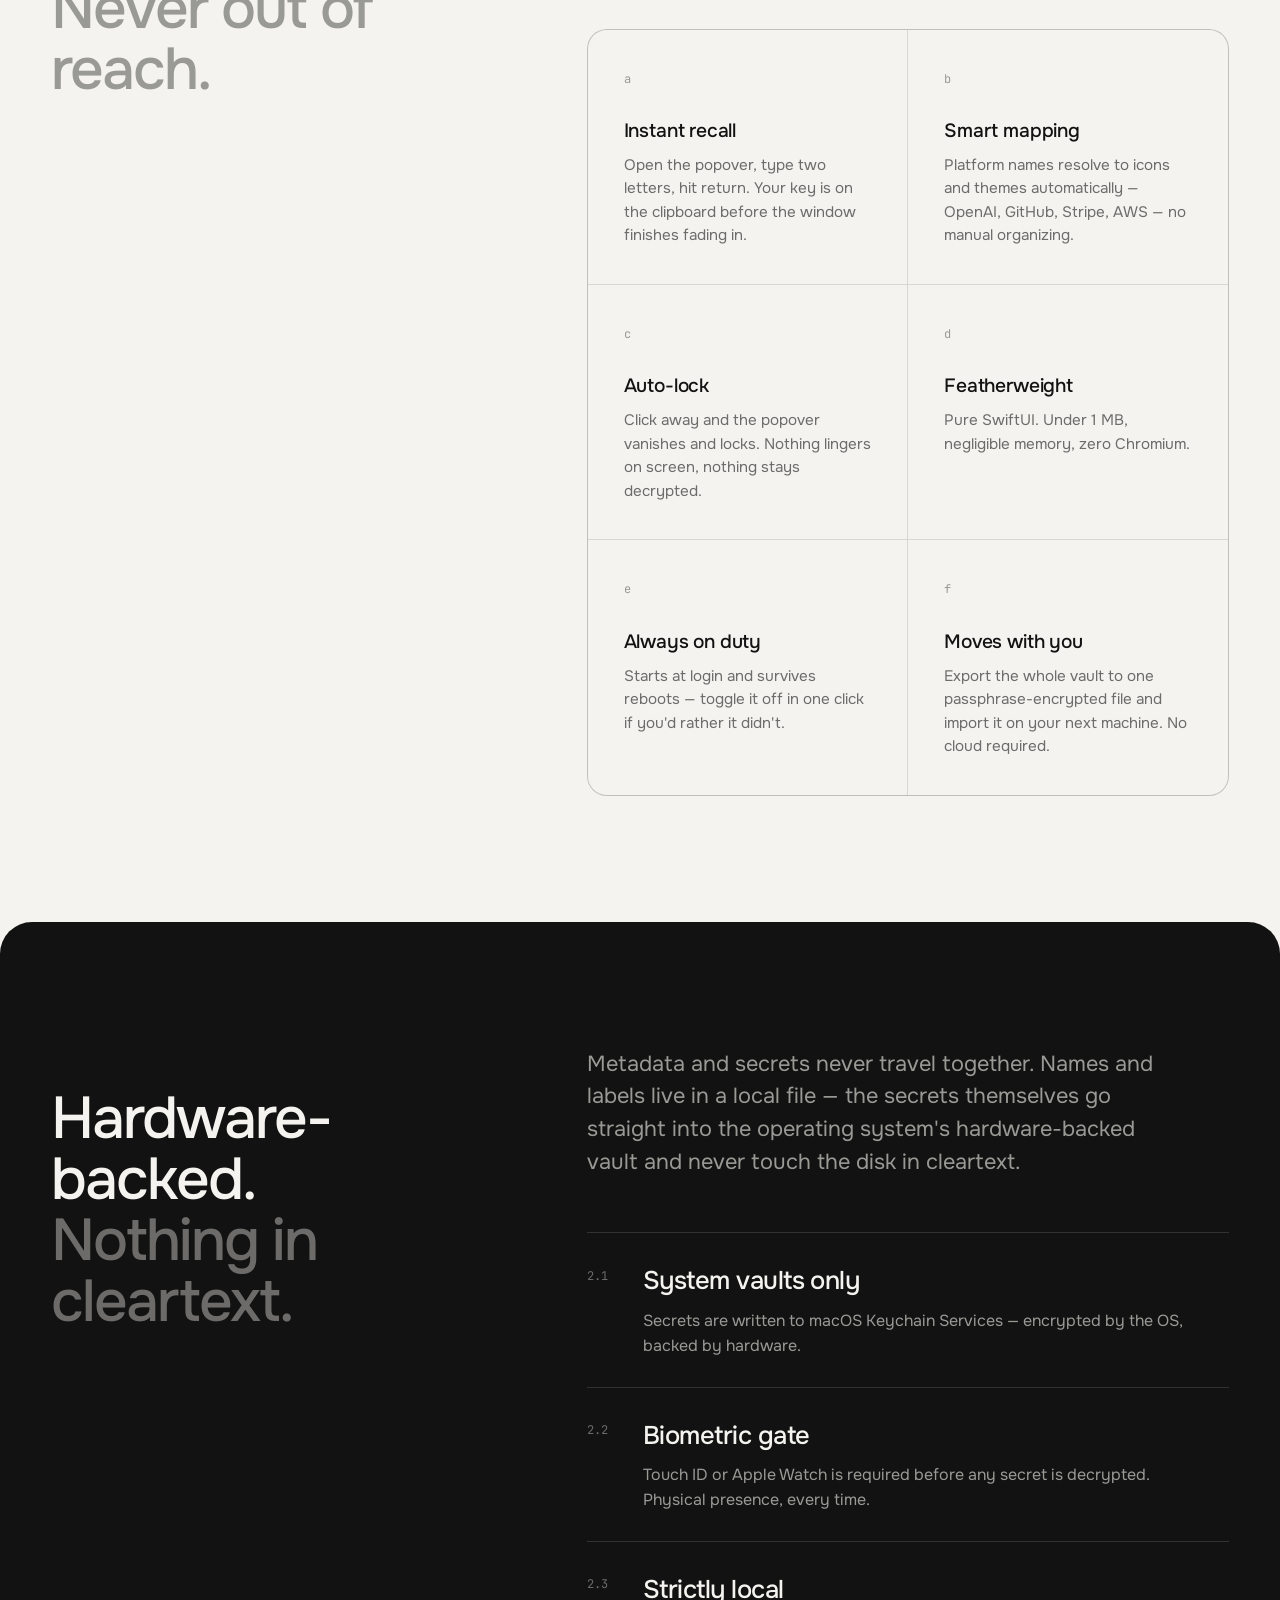
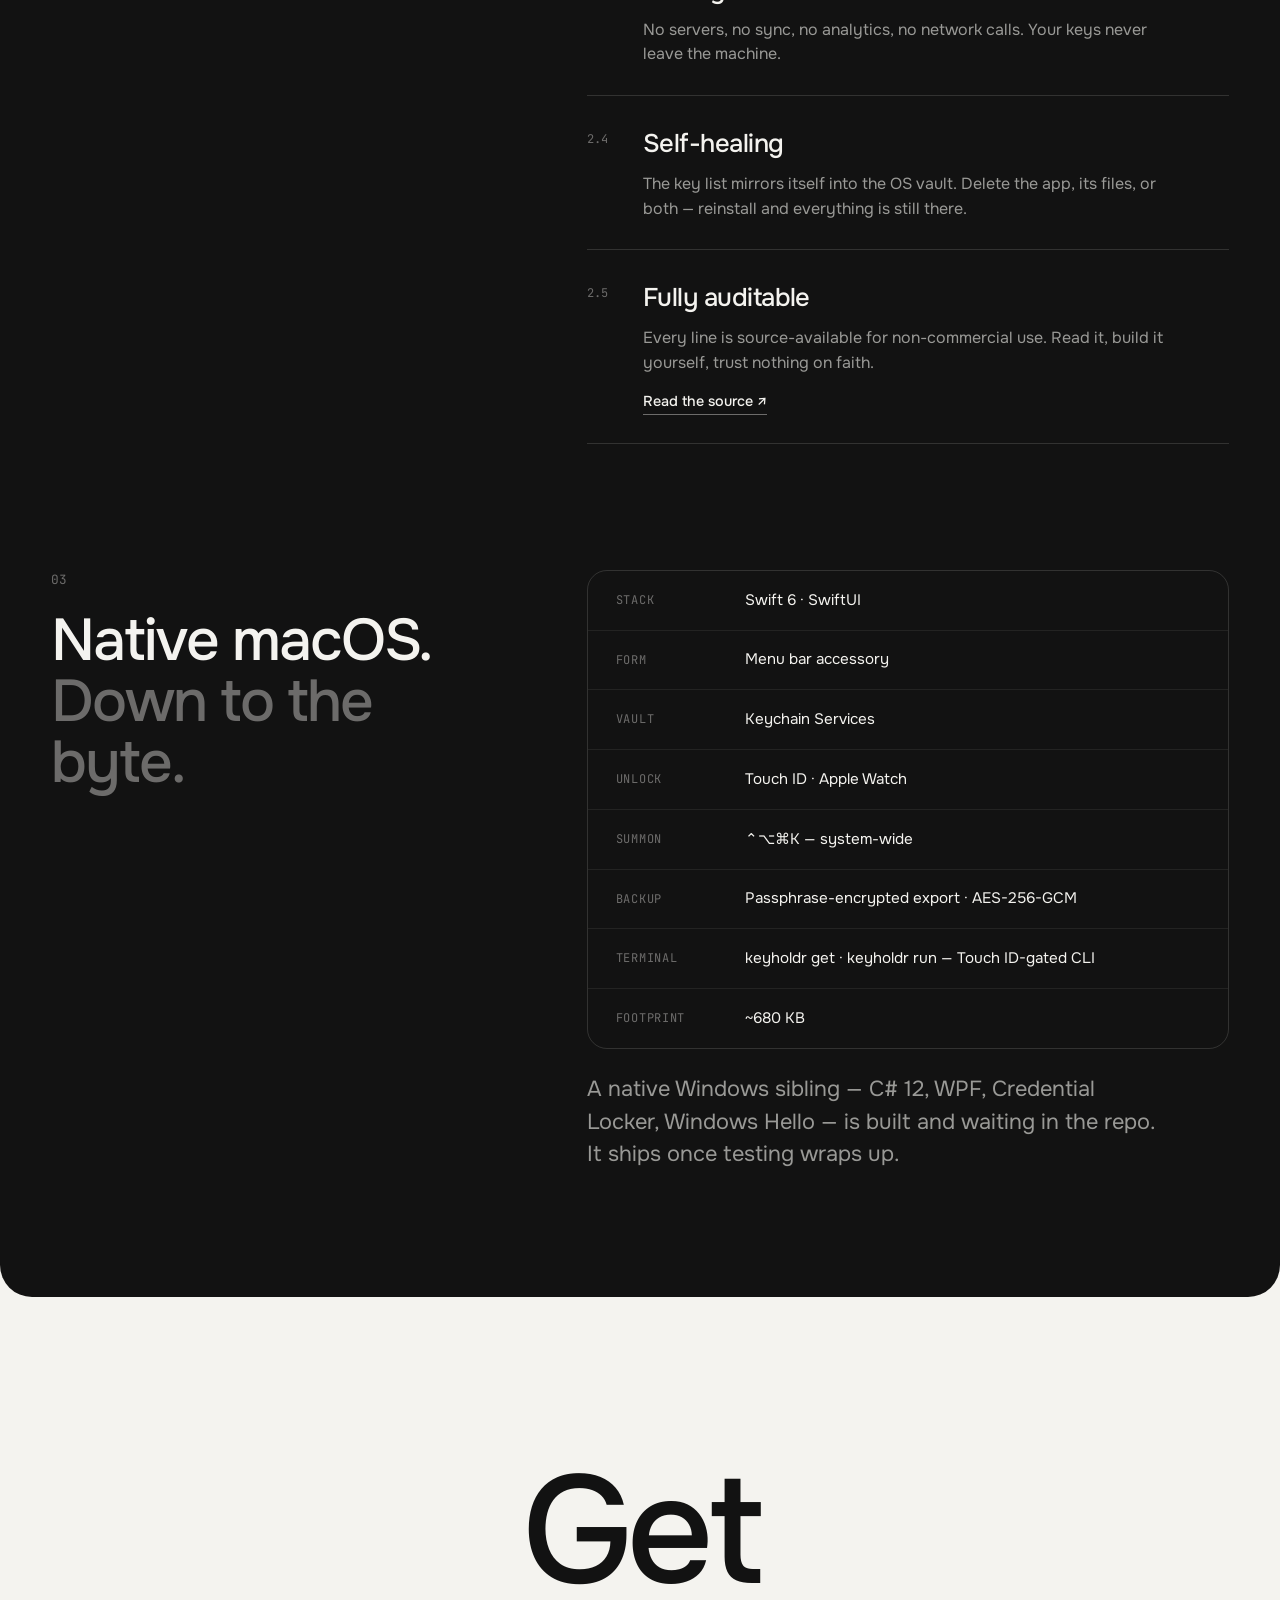
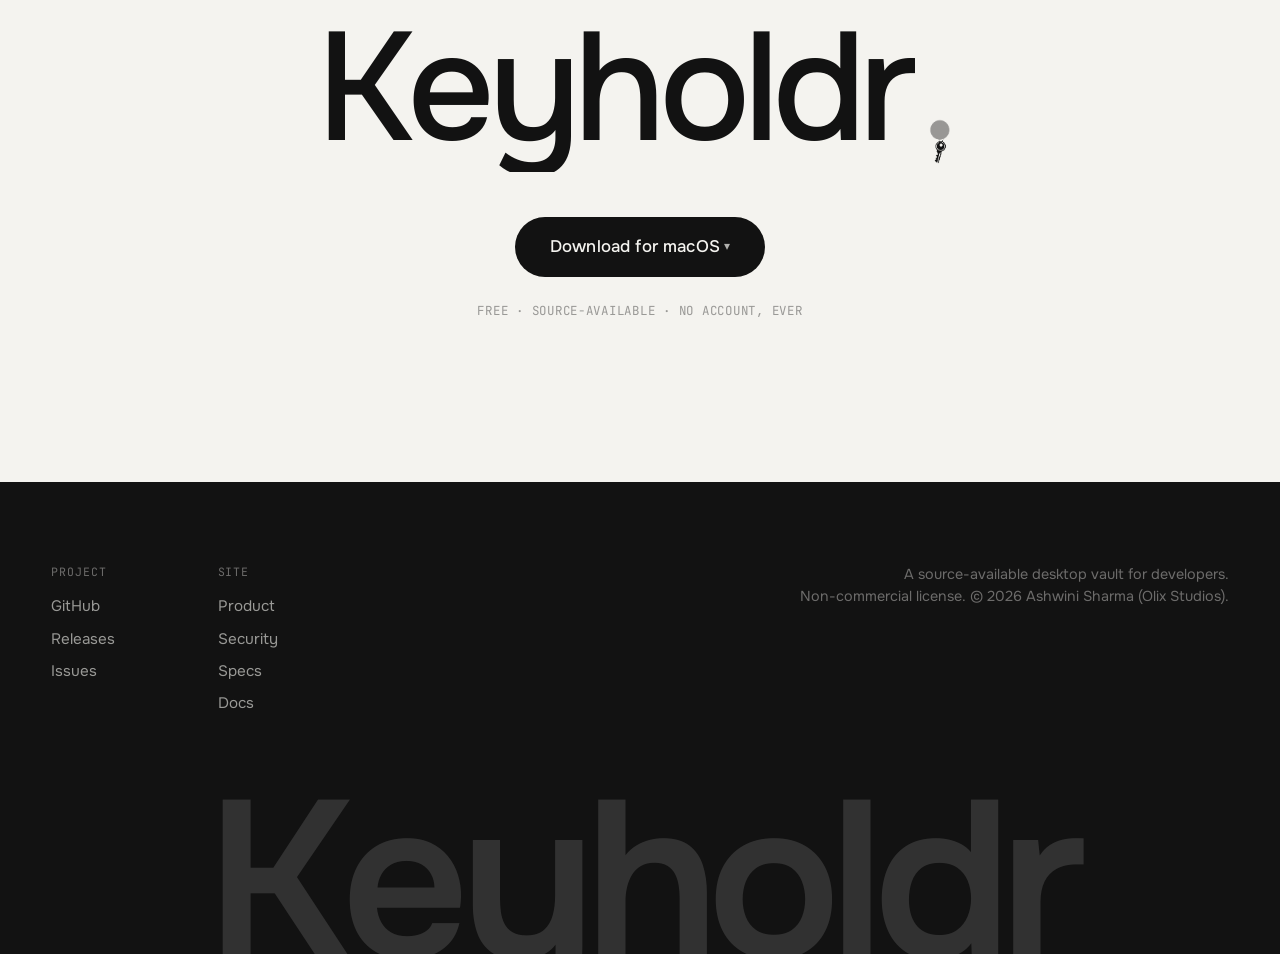
==== commit 5568b32e: "Add website docs page, fix menu bar delete bug, refresh README and branding - Add website/docs.html:" ====
--- a/website/index.html
+++ b/website/index.html
@@ -21,16 +21,14 @@
   <!-- ============ Header ============ -->
   <header class="site-header" id="site-header">
     <a class="brand" href="#top" aria-label="Keyholdr home">
-      <svg class="brand-mark" viewBox="0 0 24 24" fill="none" stroke="currentColor" stroke-width="1.8" stroke-linecap="round" stroke-linejoin="round" aria-hidden="true">
-        <circle cx="9" cy="9" r="4.25"/>
-        <path d="M12 12l7.5 7.5M16.5 16.5l2-2M19 19l2-2"/>
-      </svg>
+      <img class="brand-mark" src="key-balloon.gif" alt="" aria-hidden="true">
       <span class="brand-name">Keyholdr</span>
     </a>
     <nav class="site-nav" aria-label="Primary">
       <a href="#product">Product</a>
       <a href="#security">Security</a>
       <a href="#specs">Specs</a>
+      <a href="docs.html">Docs</a>
       <a href="#download">Download</a>
     </nav>
     <a class="header-cta" href="https://github.com/OlixIgnacious/keyholdr" target="_blank" rel="noopener">GitHub</a>
@@ -262,7 +260,7 @@
     <section class="cta" id="download" data-section-theme="light">
       <h2 class="cta-title">
         <span class="line-mask"><span class="line">Get</span></span>
-        <span class="line-mask"><span class="line">Keyholdr<em>.</em></span></span>
+        <span class="line-mask"><span class="line">Keyholdr<img class="cta-dot" src="key-balloon.gif" alt="" aria-hidden="true"></span></span>
       </h2>
       <div class="cta-actions reveal">
         <details class="dl-menu">
@@ -301,6 +299,7 @@
         <a href="#product">Product</a>
         <a href="#security">Security</a>
         <a href="#specs">Specs</a>
+        <a href="docs.html">Docs</a>
       </div>
       <p class="footer-note">
         A source-available desktop vault for developers.<br>
--- a/website/index.css
+++ b/website/index.css
@@ -113,7 +113,12 @@
   font-weight: 600;
   letter-spacing: -0.01em;
 }
-.brand-mark { width: 1.35rem; height: 1.35rem; }
+.brand-mark {
+  width: 1.6rem;
+  height: 1.6rem;
+  object-fit: contain;
+  transform: translateY(0.27rem);
+}
 
 .site-nav {
   display: flex;
@@ -693,6 +698,15 @@
   font-weight: 500;
 }
 .cta-title em { color: var(--ink-40); }
+.cta-dot {
+  display: inline-block;
+  width: 0.3em;
+  height: 0.3em;
+  margin-left: 0.05em;
+  object-fit: contain;
+  vertical-align: baseline;
+  transform: translateY(0.164em);
+}
 .cta-actions {
   display: flex;
   flex-wrap: wrap;
@@ -707,6 +721,134 @@
   letter-spacing: 0.06em;
   text-transform: uppercase;
   color: var(--ink-40);
+}
+
+/* ============ Docs page ============ */
+
+.docs {
+  padding: clamp(6.5rem, 13vh, 8.5rem) var(--gutter) 0;
+}
+.docs-shell {
+  display: grid;
+  grid-template-columns: 13rem 1fr;
+  gap: clamp(2rem, 5vw, 5rem);
+  max-width: 74rem;
+  margin: 0 auto;
+  padding-bottom: clamp(5rem, 10vh, 8rem);
+}
+.docs-nav {
+  display: flex;
+  flex-direction: column;
+  gap: 0.6rem;
+  position: sticky;
+  top: 6.5rem;
+  align-self: start;
+  font-size: 0.9rem;
+}
+.docs-nav a { color: var(--ink-60); padding: 0.15rem 0; transition: color 0.2s ease; }
+.docs-nav a:hover, .docs-nav a.is-active { color: var(--ink); }
+
+.docs-content { min-width: 0; }
+.docs-intro {
+  padding-bottom: clamp(2.5rem, 6vh, 4rem);
+}
+.docs-intro .eyebrow { margin-bottom: 1rem; }
+.docs-intro h1 {
+  font-size: clamp(2.6rem, 6vw, 4.5rem);
+  letter-spacing: -0.04em;
+  line-height: 1.04;
+  margin-bottom: 1rem;
+}
+.docs-intro .lede { max-width: 40rem; }
+
+.docs-section {
+  padding-block: clamp(2.5rem, 6vh, 4rem);
+  border-top: 1px solid var(--ink-12);
+}
+.docs-section h2 {
+  font-size: clamp(1.7rem, 3vw, 2.5rem);
+  letter-spacing: -0.03em;
+  margin-bottom: 1rem;
+}
+.docs-section h3 {
+  font-size: 1.2rem;
+  letter-spacing: -0.01em;
+  margin: 2rem 0 0.75rem;
+}
+.docs-section h3:first-of-type { margin-top: 1.5rem; }
+.docs-section p, .docs-section li { color: var(--ink-60); font-size: 0.98rem; }
+.docs-section p { margin-bottom: 1rem; max-width: 42rem; }
+.docs-section ul, .docs-section ol { margin: 0 0 1rem 1.2rem; }
+.docs-section ul { list-style: disc; }
+.docs-section ol { list-style: decimal; }
+.docs-section li { margin-bottom: 0.35rem; }
+.docs-section strong { color: var(--ink); font-weight: 600; }
+
+.docs-section code {
+  font-family: var(--font-mono);
+  font-size: 0.85em;
+  background: var(--ink-06);
+  padding: 0.15em 0.4em;
+  border-radius: 0.35em;
+}
+.docs-section pre {
+  font-family: var(--font-mono);
+  font-size: 0.83rem;
+  line-height: 1.65;
+  background: var(--coal);
+  color: var(--bone-60);
+  padding: 1.1rem 1.3rem;
+  border-radius: 0.85rem;
+  overflow-x: auto;
+  margin-bottom: 1.25rem;
+}
+.docs-section pre code {
+  background: none;
+  padding: 0;
+  color: var(--bone);
+  font-size: 1em;
+}
+.docs-section pre .c { color: var(--bone-40); }
+
+.docs-table-wrap { overflow-x: auto; margin-bottom: 1.5rem; }
+.docs-table {
+  width: 100%;
+  min-width: 28rem;
+  border-collapse: collapse;
+  font-size: 0.92rem;
+}
+.docs-table th, .docs-table td {
+  text-align: left;
+  padding: 0.65rem 1rem;
+  border-bottom: 1px solid var(--ink-12);
+  vertical-align: top;
+}
+.docs-table th {
+  font-family: var(--font-mono);
+  font-size: 0.7rem;
+  text-transform: uppercase;
+  letter-spacing: 0.06em;
+  color: var(--ink-40);
+  font-weight: 500;
+}
+.docs-table td:first-child {
+  font-family: var(--font-mono);
+  font-size: 0.85em;
+  white-space: nowrap;
+  color: var(--ink);
+}
+
+@media (max-width: 860px) {
+  .docs-shell { grid-template-columns: 1fr; }
+  .docs-nav {
+    position: static;
+    flex-direction: row;
+    flex-wrap: wrap;
+    gap: 0.85rem 1.5rem;
+    padding-bottom: 1.5rem;
+    margin-bottom: 0.5rem;
+    border-bottom: 1px solid var(--ink-12);
+  }
 }
 
 /* ============ Footer ============ */
